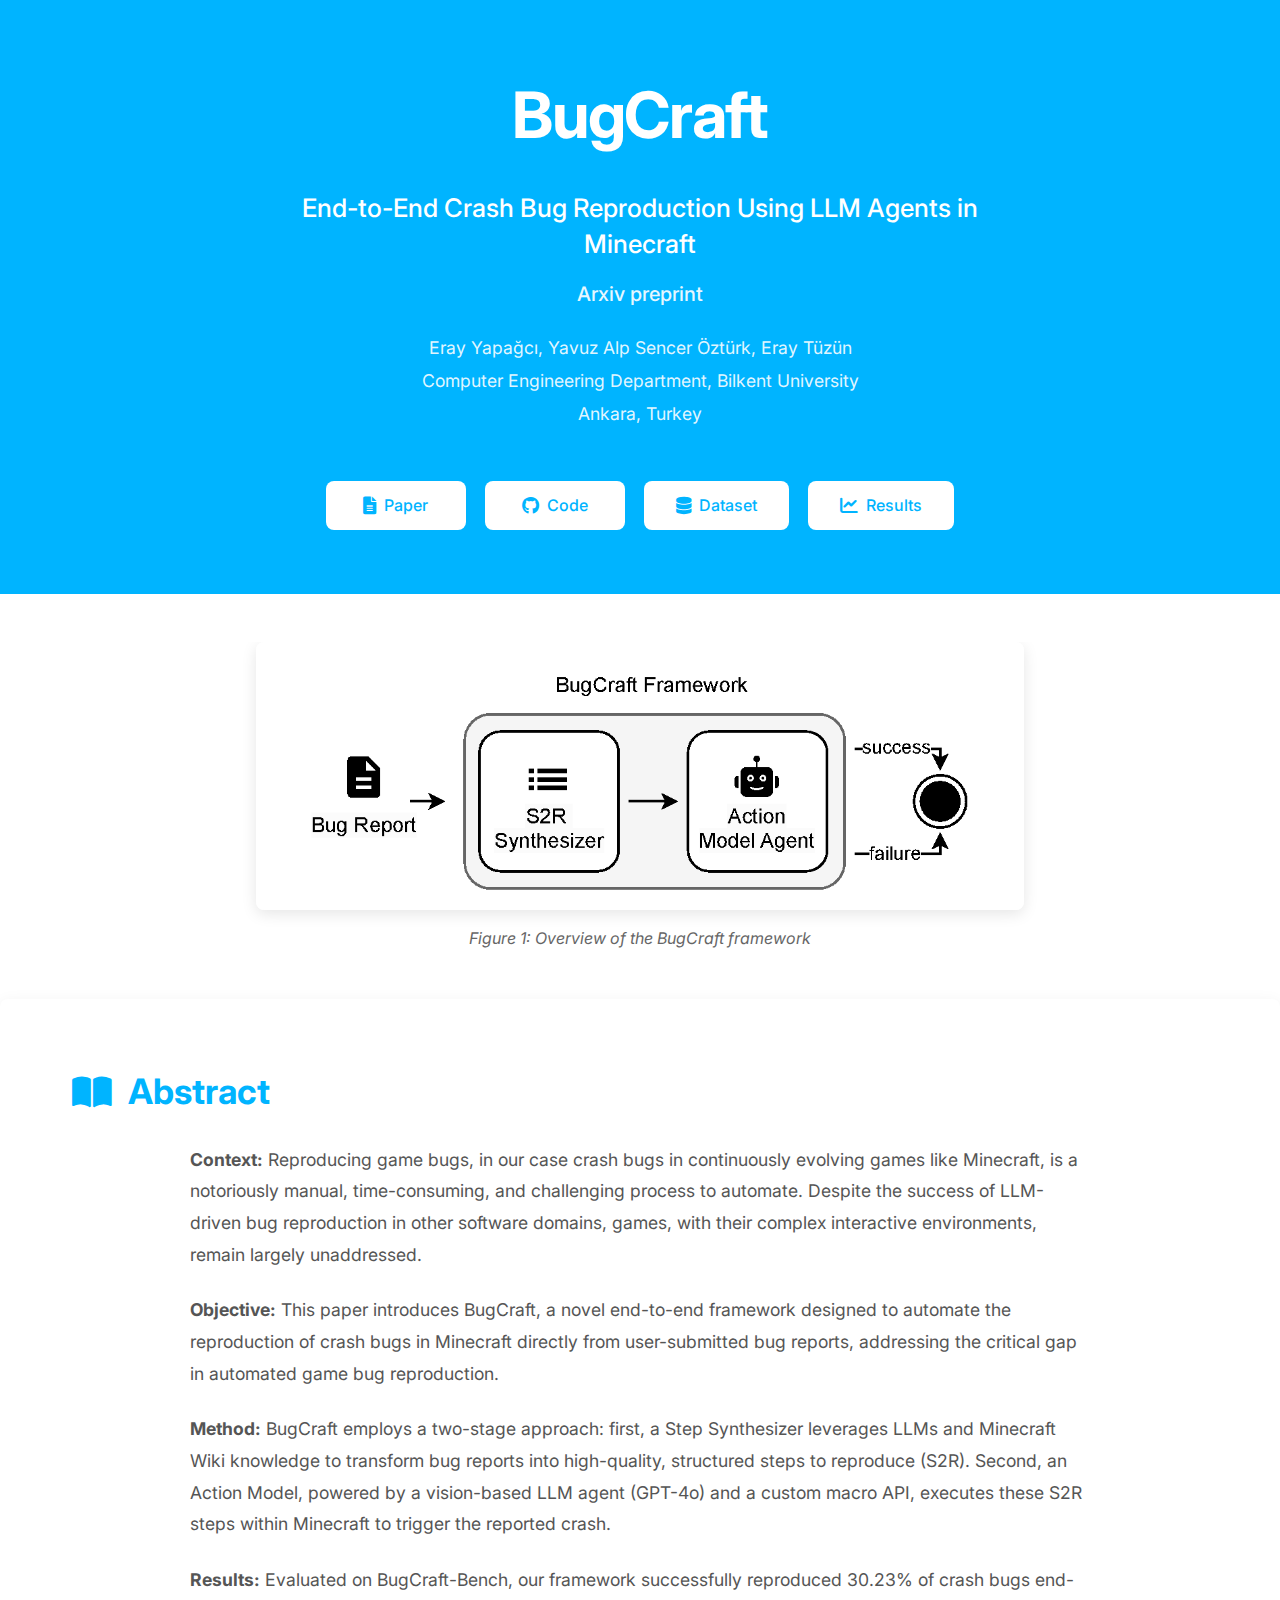
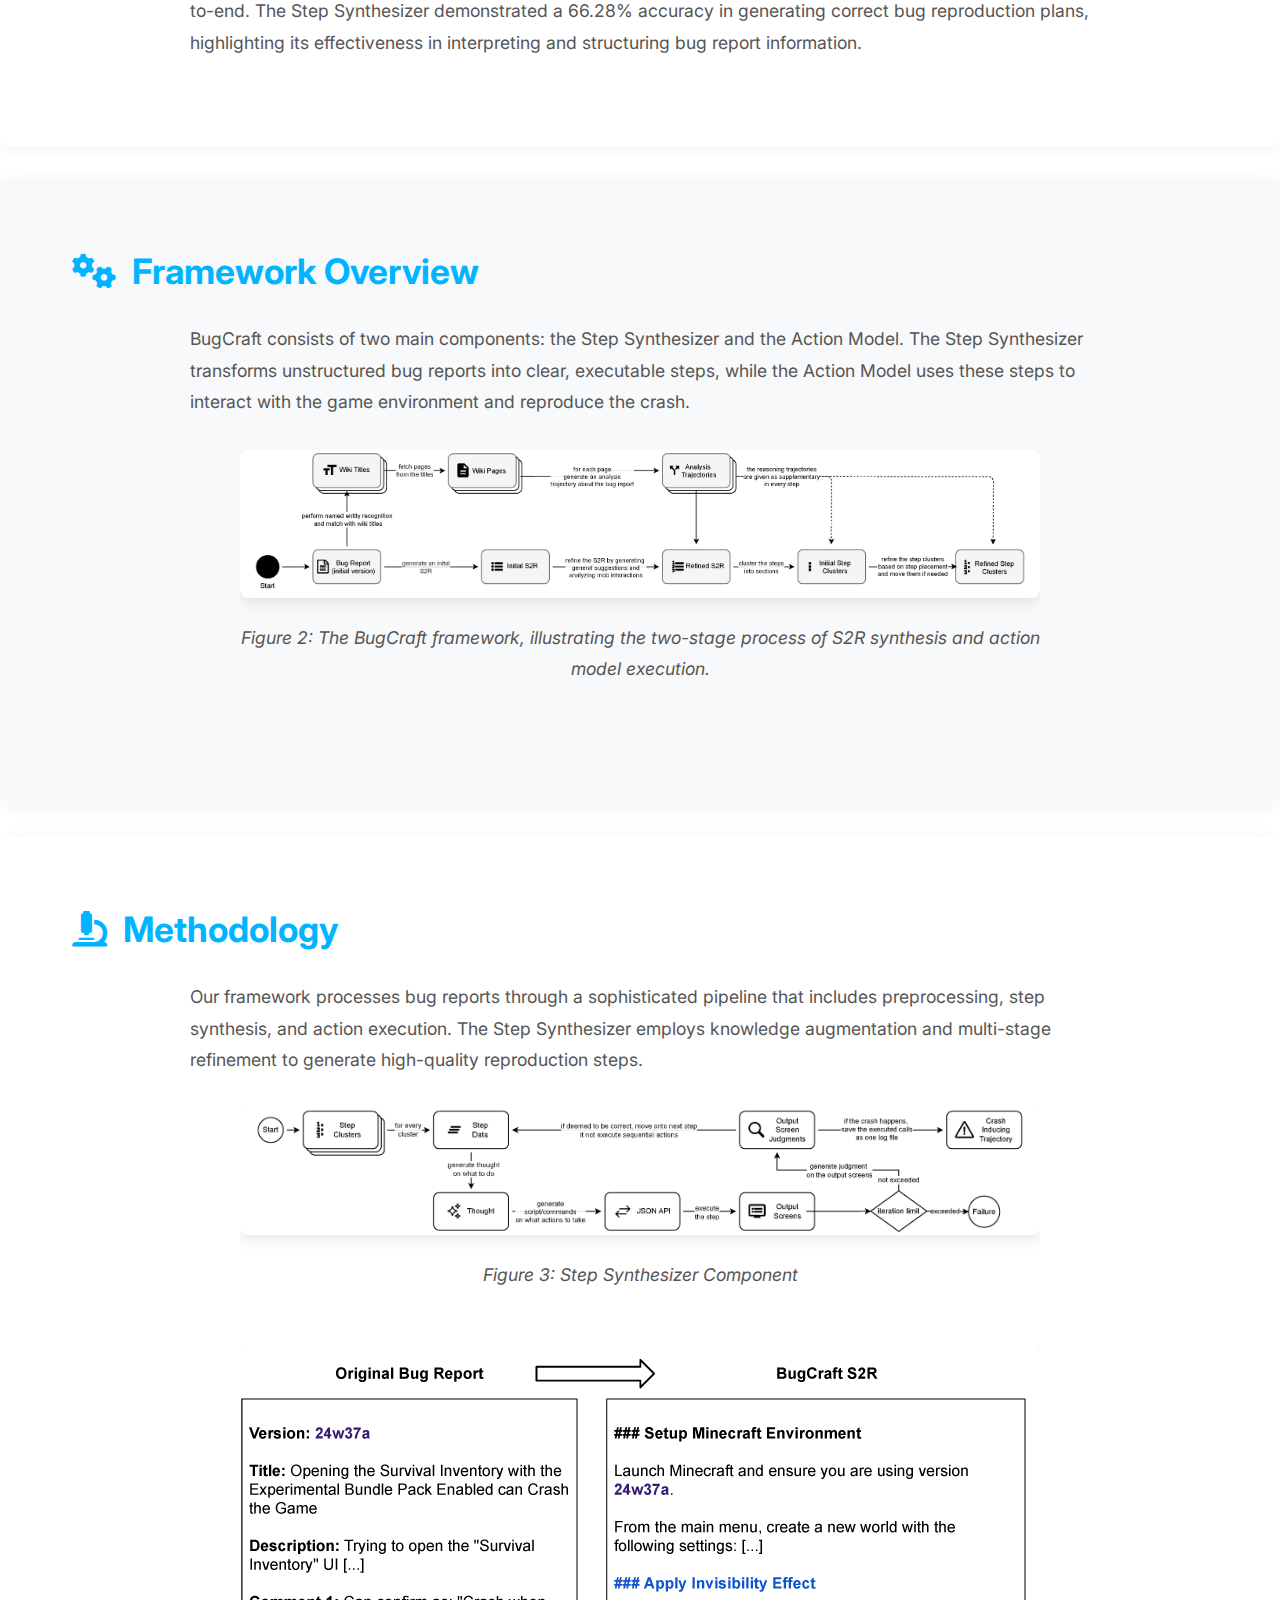
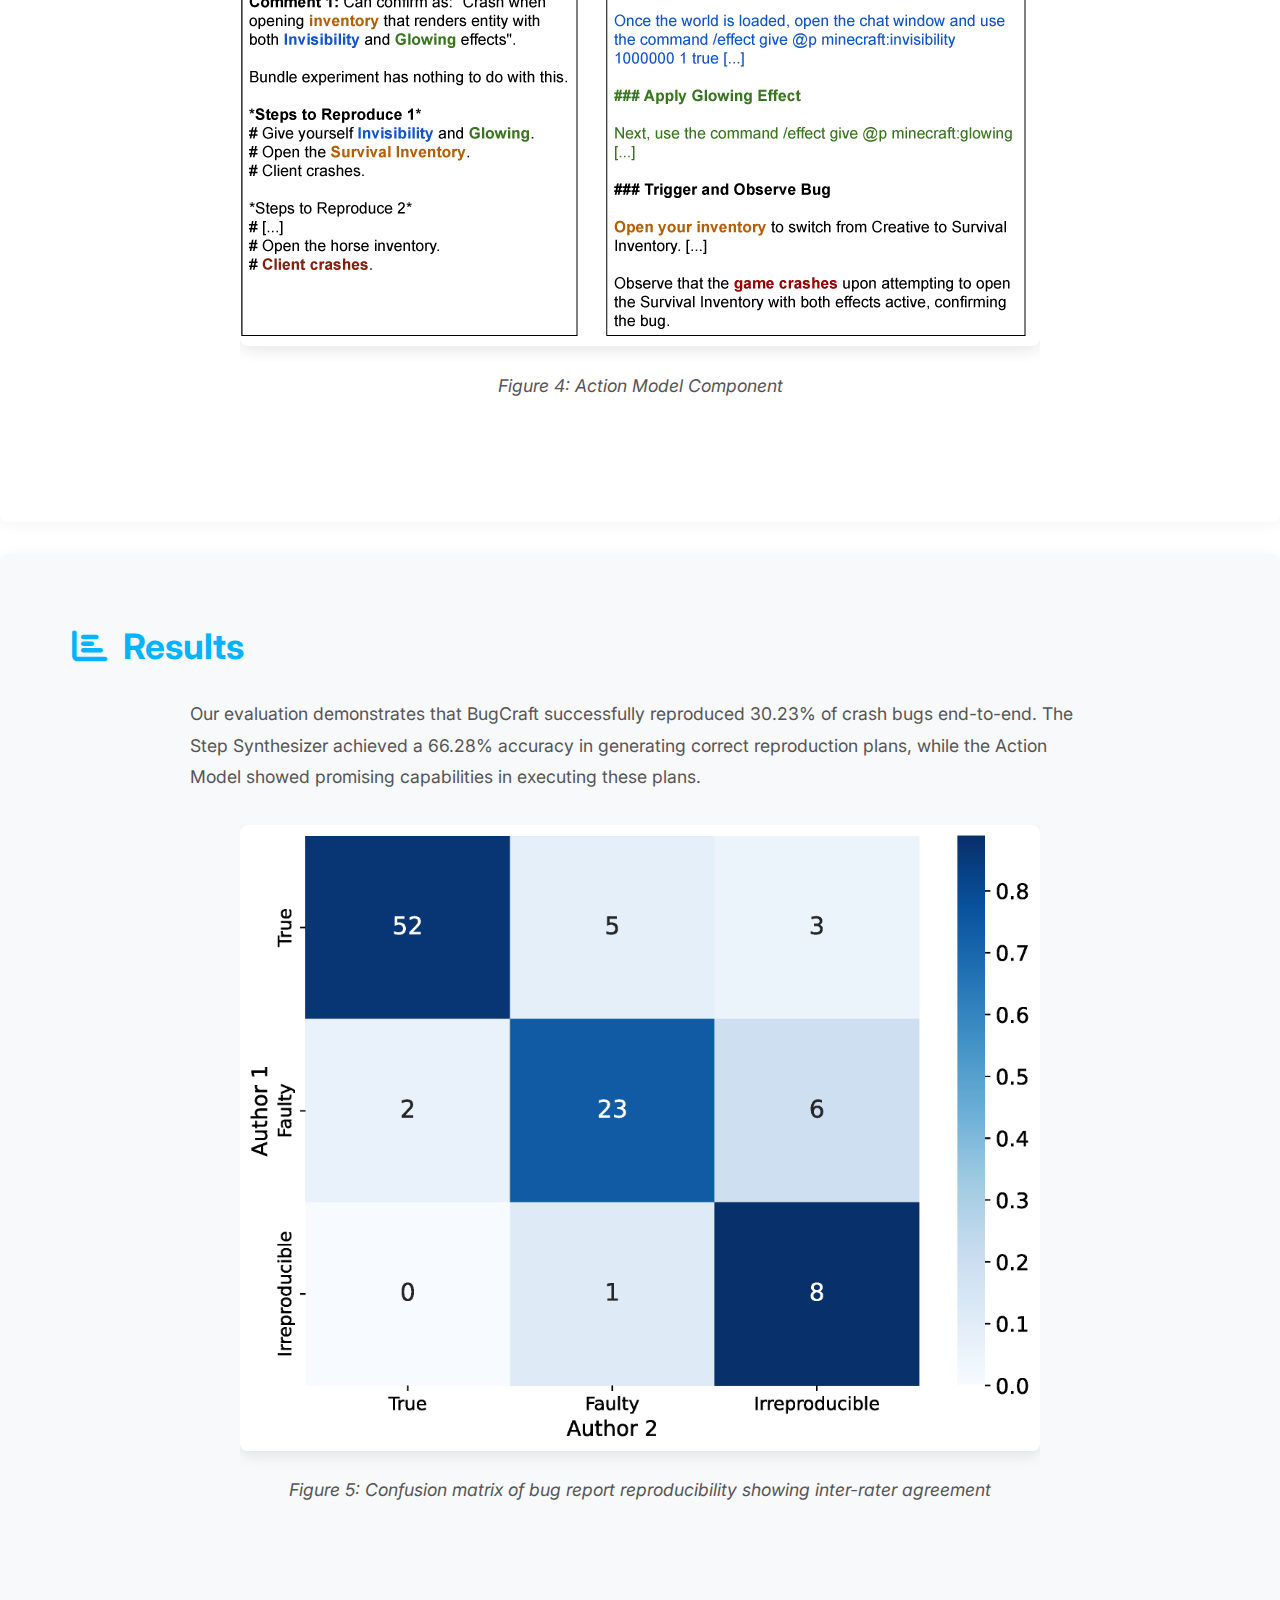
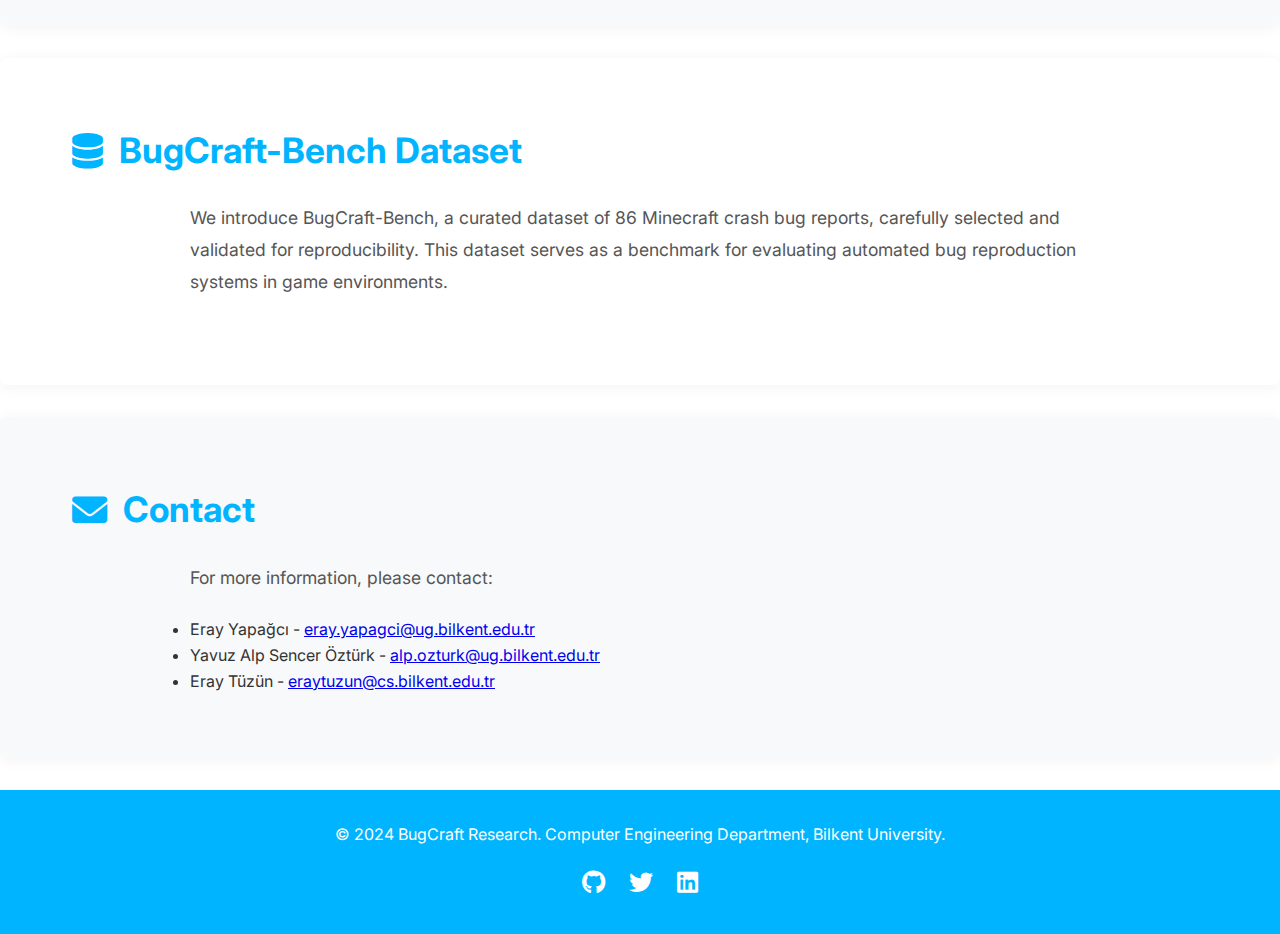
==== index.html @ 4a1d98ec "initial commit" ====
<!DOCTYPE html>
<html lang="en">
<head>
  <meta charset="UTF-8" />
  <meta name="viewport" content="width=device-width, initial-scale=1.0" />
  <title>BugCraft</title>
  <link rel="stylesheet" href="style.css" />
  <!-- Google Fonts -->
  <link
    href="https://fonts.googleapis.com/css2?family=Inter:wght@400;500;600;700&display=swap"
    rel="stylesheet"
  />
  <!-- Font Awesome for icons -->
  <link
    rel="stylesheet"
    href="https://cdnjs.cloudflare.com/ajax/libs/font-awesome/6.0.0/css/all.min.css"
  />
</head>
<body>
  <header>
    <div class="container header-container">
      <div class="header-content">
        <div class="title-section">
          <h1>BugCraft</h1>
          <h2>End-to-End Crash Bug Reproduction Using LLM Agents in Minecraft</h2>
          <h3>Arxiv preprint</h3>
          <div class="authors">
            <p>Eray Yapağcı, Yavuz Alp Sencer Öztürk, Eray Tüzün</p>
            <p>Computer Engineering Department, Bilkent University</p>
            <p>Ankara, Turkey</p>
          </div>
        </div>
        <div class="header-buttons">
          <a href="#" class="header-button"><i class="fas fa-file-alt"></i> Paper</a>
          <a href="#" class="header-button"><i class="fab fa-github"></i> Code</a>
          <a href="#" class="header-button"><i class="fas fa-database"></i> Dataset</a>
          <a href="#" class="header-button"><i class="fas fa-chart-line"></i> Results</a>
        </div>
      </div>
    </div>
  </header>

  <!-- Hero Section with Banner -->
  <section id="hero">
    <div class="container">
      <div class="hero-container">
        <img src="figures/bugcraft-intro-v4.png" alt="BugCraft Overview" class="hero-image" />
        <p class="image-caption">Figure 1: Overview of the BugCraft framework</p>
      </div>
    </div>
  </section>

  <!-- Abstract Section -->
  <section id="abstract" class="content-section">
    <div class="container">
      <h2><i class="fas fa-book-open"></i> Abstract</h2>
      <div class="content-wrapper">
        <p><strong>Context:</strong> Reproducing game bugs, in our case crash bugs in continuously evolving games like Minecraft, is a notoriously manual, time-consuming, and challenging process to automate. Despite the success of LLM-driven bug reproduction in other software domains, games, with their complex interactive environments, remain largely unaddressed.</p>
        <p><strong>Objective:</strong> This paper introduces BugCraft, a novel end-to-end framework designed to automate the reproduction of crash bugs in Minecraft directly from user-submitted bug reports, addressing the critical gap in automated game bug reproduction.</p>
        <p><strong>Method:</strong> BugCraft employs a two-stage approach: first, a Step Synthesizer leverages LLMs and Minecraft Wiki knowledge to transform bug reports into high-quality, structured steps to reproduce (S2R). Second, an Action Model, powered by a vision-based LLM agent (GPT-4o) and a custom macro API, executes these S2R steps within Minecraft to trigger the reported crash.</p>
        <p><strong>Results:</strong> Evaluated on BugCraft-Bench, our framework successfully reproduced 30.23% of crash bugs end-to-end. The Step Synthesizer demonstrated a 66.28% accuracy in generating correct bug reproduction plans, highlighting its effectiveness in interpreting and structuring bug report information.</p>
      </div>
    </div>
  </section>

  <!-- Framework Overview Section -->
  <section id="framework" class="content-section">
    <div class="container">
      <h2><i class="fas fa-cogs"></i> Framework Overview</h2>
      <div class="content-wrapper">
        <p>
          BugCraft consists of two main components: the Step Synthesizer and the Action Model. The Step Synthesizer transforms unstructured bug reports into clear, executable steps, while the Action Model uses these steps to interact with the game environment and reproduce the crash.
        </p>
        <div class="image-container">
          <img src="figures/fig2-gray-v3.png" alt="BugCraft Framework Architecture" class="section-image" />
          <p class="image-caption">Figure 2: The BugCraft framework, illustrating the two-stage process of S2R synthesis and action model execution.</p>
        </div>
      </div>
    </div>
  </section>

  <!-- Methodology Section -->
  <section id="methodology" class="content-section">
    <div class="container">
      <h2><i class="fas fa-microscope"></i> Methodology</h2>
      <div class="content-wrapper">
        <p>
          Our framework processes bug reports through a sophisticated pipeline that includes preprocessing, step synthesis, and action execution. The Step Synthesizer employs knowledge augmentation and multi-stage refinement to generate high-quality reproduction steps.
        </p>
        <div class="image-container">
          <img src="figures/fig3.png" alt="Step Synthesizer Component" class="section-image" />
          <p class="image-caption">Figure 3: Step Synthesizer Component</p>
        </div>
        <div class="image-container">
          <img src="figures/fig4-new-white.png" alt="Action Model Component" class="section-image" />
          <p class="image-caption">Figure 4: Action Model Component</p>
        </div>
      </div>
    </div>
  </section>

  <!-- Results Section -->
  <section id="results" class="content-section">
    <div class="container">
      <h2><i class="fas fa-chart-bar"></i> Results</h2>
      <div class="content-wrapper">
        <p>
          Our evaluation demonstrates that BugCraft successfully reproduced 30.23% of crash bugs end-to-end. The Step Synthesizer achieved a 66.28% accuracy in generating correct reproduction plans, while the Action Model showed promising capabilities in executing these plans.
        </p>
        <div class="image-container">
          <img src="figures/reproducibility_confusion_matrix.png" alt="Confusion Matrix" class="section-image" />
          <p class="image-caption">Figure 5: Confusion matrix of bug report reproducibility showing inter-rater agreement</p>
        </div>
      </div>
    </div>
  </section>

  <!-- Dataset Section -->
  <section id="dataset" class="content-section">
    <div class="container">
      <h2><i class="fas fa-database"></i> BugCraft-Bench Dataset</h2>
      <div class="content-wrapper">
        <p>
          We introduce BugCraft-Bench, a curated dataset of 86 Minecraft crash bug reports, carefully selected and validated for reproducibility. This dataset serves as a benchmark for evaluating automated bug reproduction systems in game environments.
        </p>
      </div>
    </div>
  </section>

  <!-- Contact Section -->
  <section id="contact" class="content-section">
    <div class="container">
      <h2><i class="fas fa-envelope"></i> Contact</h2>
      <div class="content-wrapper">
        <p>
          For more information, please contact:
        </p>
        <ul>
          <li>Eray Yapağcı - <a href="mailto:eray.yapagci@ug.bilkent.edu.tr">eray.yapagci@ug.bilkent.edu.tr</a></li>
          <li>Yavuz Alp Sencer Öztürk - <a href="mailto:alp.ozturk@ug.bilkent.edu.tr">alp.ozturk@ug.bilkent.edu.tr</a></li>
          <li>Eray Tüzün - <a href="mailto:eraytuzun@cs.bilkent.edu.tr">eraytuzun@cs.bilkent.edu.tr</a></li>
        </ul>
      </div>
    </div>
  </section>

  <footer>
    <div class="container">
      <p>&copy; 2024 BugCraft Research. Computer Engineering Department, Bilkent University.</p>
      <div class="social-links">
        <a href="#" class="social-link"><i class="fab fa-github"></i></a>
        <a href="#" class="social-link"><i class="fab fa-twitter"></i></a>
        <a href="#" class="social-link"><i class="fab fa-linkedin"></i></a>
      </div>
    </div>
  </footer>

  <!-- JavaScript -->
  <script src="script.js"></script>
</body>
</html>
---- style.css ----
/* Global Styles */
:root {
  --primary-color: #00B4FF;
  --text-color: #333;
  --background-color: #fff;
  --section-padding: 4rem 0;
}

* {
  margin: 0;
  padding: 0;
  box-sizing: border-box;
}

body {
  font-family: 'Inter', sans-serif;
  line-height: 1.6;
  color: var(--text-color);
  background-color: var(--background-color);
}

.container {
  max-width: 1200px;
  margin: 0 auto;
  padding: 0 2rem;
}

/* Header Styles */
header {
  background-color: var(--primary-color);
  color: white;
  padding: 4rem 0;
  width: 100%;
  text-align: center;
}

.header-container {
  max-width: 1000px;
}

.header-content {
  display: flex;
  flex-direction: column;
  align-items: center;
  gap: 2.5rem;
}

.title-section {
  text-align: center;
  max-width: 800px;
  margin: 0 auto;
}

.title-section h1 {
  font-size: 4rem;
  font-weight: 700;
  margin-bottom: 1.5rem;
  letter-spacing: -0.02em;
}

.title-section h2 {
  font-size: 1.6rem;
  font-weight: 500;
  margin-bottom: 1rem;
  line-height: 1.4;
  max-width: 700px;
  margin-left: auto;
  margin-right: auto;
}

.title-section h3 {
  font-size: 1.25rem;
  font-weight: 500;
  margin-bottom: 1.5rem;
  opacity: 0.9;
}

.authors {
  font-size: 1.1rem;
  line-height: 1.6;
  color: rgba(255, 255, 255, 0.9);
}

.authors p {
  margin: 0.3rem 0;
}

.header-buttons {
  display: flex;
  gap: 1.2rem;
  justify-content: center;
  flex-wrap: wrap;
  margin-top: 0.5rem;
}

.header-button {
  display: inline-flex;
  align-items: center;
  gap: 0.5rem;
  padding: 0.75rem 2rem;
  background-color: white;
  color: var(--primary-color);
  text-decoration: none;
  border-radius: 8px;
  font-weight: 500;
  transition: transform 0.2s ease, box-shadow 0.2s ease;
  min-width: 140px;
  justify-content: center;
}

.header-button:hover {
  transform: translateY(-2px);
  box-shadow: 0 4px 12px rgba(0, 0, 0, 0.1);
}

.header-button i {
  font-size: 1.1rem;
}

/* Responsive Header */
@media (max-width: 768px) {
  header {
    padding: 3rem 0;
  }

  .title-section h1 {
    font-size: 2.8rem;
    margin-bottom: 1rem;
  }

  .title-section h2 {
    font-size: 1.3rem;
    padding: 0 1rem;
  }

  .title-section h3 {
    font-size: 1.1rem;
  }

  .authors {
    font-size: 1rem;
    padding: 0 1rem;
  }

  .header-buttons {
    flex-direction: column;
    width: 100%;
    max-width: 300px;
    gap: 0.8rem;
  }

  .header-button {
    width: 100%;
    justify-content: center;
  }
}

/* Hero Section */
#hero {
  margin: 3rem 0;
  width: 100%;
  overflow: hidden;
}

.hero-container {
  display: flex;
  flex-direction: column;
  align-items: center;
  max-width: 800px;
  margin: 0 auto;
  padding: 0 1rem;
}

.hero-image {
  max-width: 100%;
  height: auto;
  object-fit: contain;
  border-radius: 8px;
  box-shadow: 0 4px 15px rgba(0, 0, 0, 0.1);
}

.hero-container img {
  max-width: 100%;
  height: auto;
  object-fit: contain;
  border-radius: 8px;
  box-shadow: 0 4px 15px rgba(0, 0, 0, 0.1);
}

.image-caption {
  margin-top: 1rem;
  color: #666;
  font-style: italic;
  text-align: center;
}

/* Add responsive adjustments for hero section */
@media (max-width: 768px) {
  #hero {
    margin-top: 2rem;
  }
  
  .hero-container img {
    width: 100%;
  }
}

/* Content Sections */
.content-section {
  padding: var(--section-padding);
  background-color: white;
  margin: 2rem 0;
  border-radius: 8px;
  box-shadow: 0 2px 15px rgba(0, 0, 0, 0.05);
}

.content-section:nth-child(even) {
  background-color: #f8f9fa;
}

.content-section h2 {
  color: var(--primary-color);
  margin-bottom: 1.5rem;
  font-size: 2.2rem;
  position: relative;
  display: flex;
  align-items: center;
  gap: 1rem;
}

.content-section h2::after {
  content: '';
  display: block;
  width: 60px;
  height: 4px;
  background-color: var(--secondary-color);
  margin-top: 0.5rem;
}

.content-section h2 i {
  color: var(--secondary-color);
}

.content-wrapper {
  max-width: 900px;
  margin: 0 auto;
}

.content-section p {
  margin-bottom: 1.5rem;
  font-size: 1.1rem;
  color: #555;
  line-height: 1.8;
}

.image-container {
  margin: 2rem auto;
  text-align: center;
  max-width: 800px;
  overflow: hidden;
}

.section-image {
  max-width: 100%;
  height: auto;
  object-fit: contain;
  border-radius: 8px;
  box-shadow: 0 4px 15px rgba(0, 0, 0, 0.1);
  transition: transform 0.3s ease;
}

.section-image:hover {
  transform: scale(1.02);
}

@media (max-width: 768px) {
  .section-image {
    width: 100%;
  }
}

/* Contact Section */
#contact {
  background-color: #f8f9fa;
}

.contact-link {
  color: var(--secondary-color);
  text-decoration: none;
  font-weight: 500;
  transition: color 0.3s ease;
}

.contact-link:hover {
  color: var(--primary-color);
}

/* Footer */
footer {
  background-color: var(--primary-color);
  color: white;
  padding: 2rem 0;
  text-align: center;
}

.social-links {
  margin-top: 1rem;
  display: flex;
  justify-content: center;
  gap: 1.5rem;
}

.social-link {
  color: white;
  font-size: 1.5rem;
  transition: color 0.3s ease;
}

.social-link:hover {
  color: var(--secondary-color);
}

/* Animations */
@keyframes fadeIn {
  from {
    opacity: 0;
    transform: translateY(20px);
  }
  to {
    opacity: 1;
    transform: translateY(0);
  }
}

.content-section {
  animation: fadeIn 0.8s ease-out forwards;
}

/* Scroll Behavior */
html {
  scroll-behavior: smooth;
}
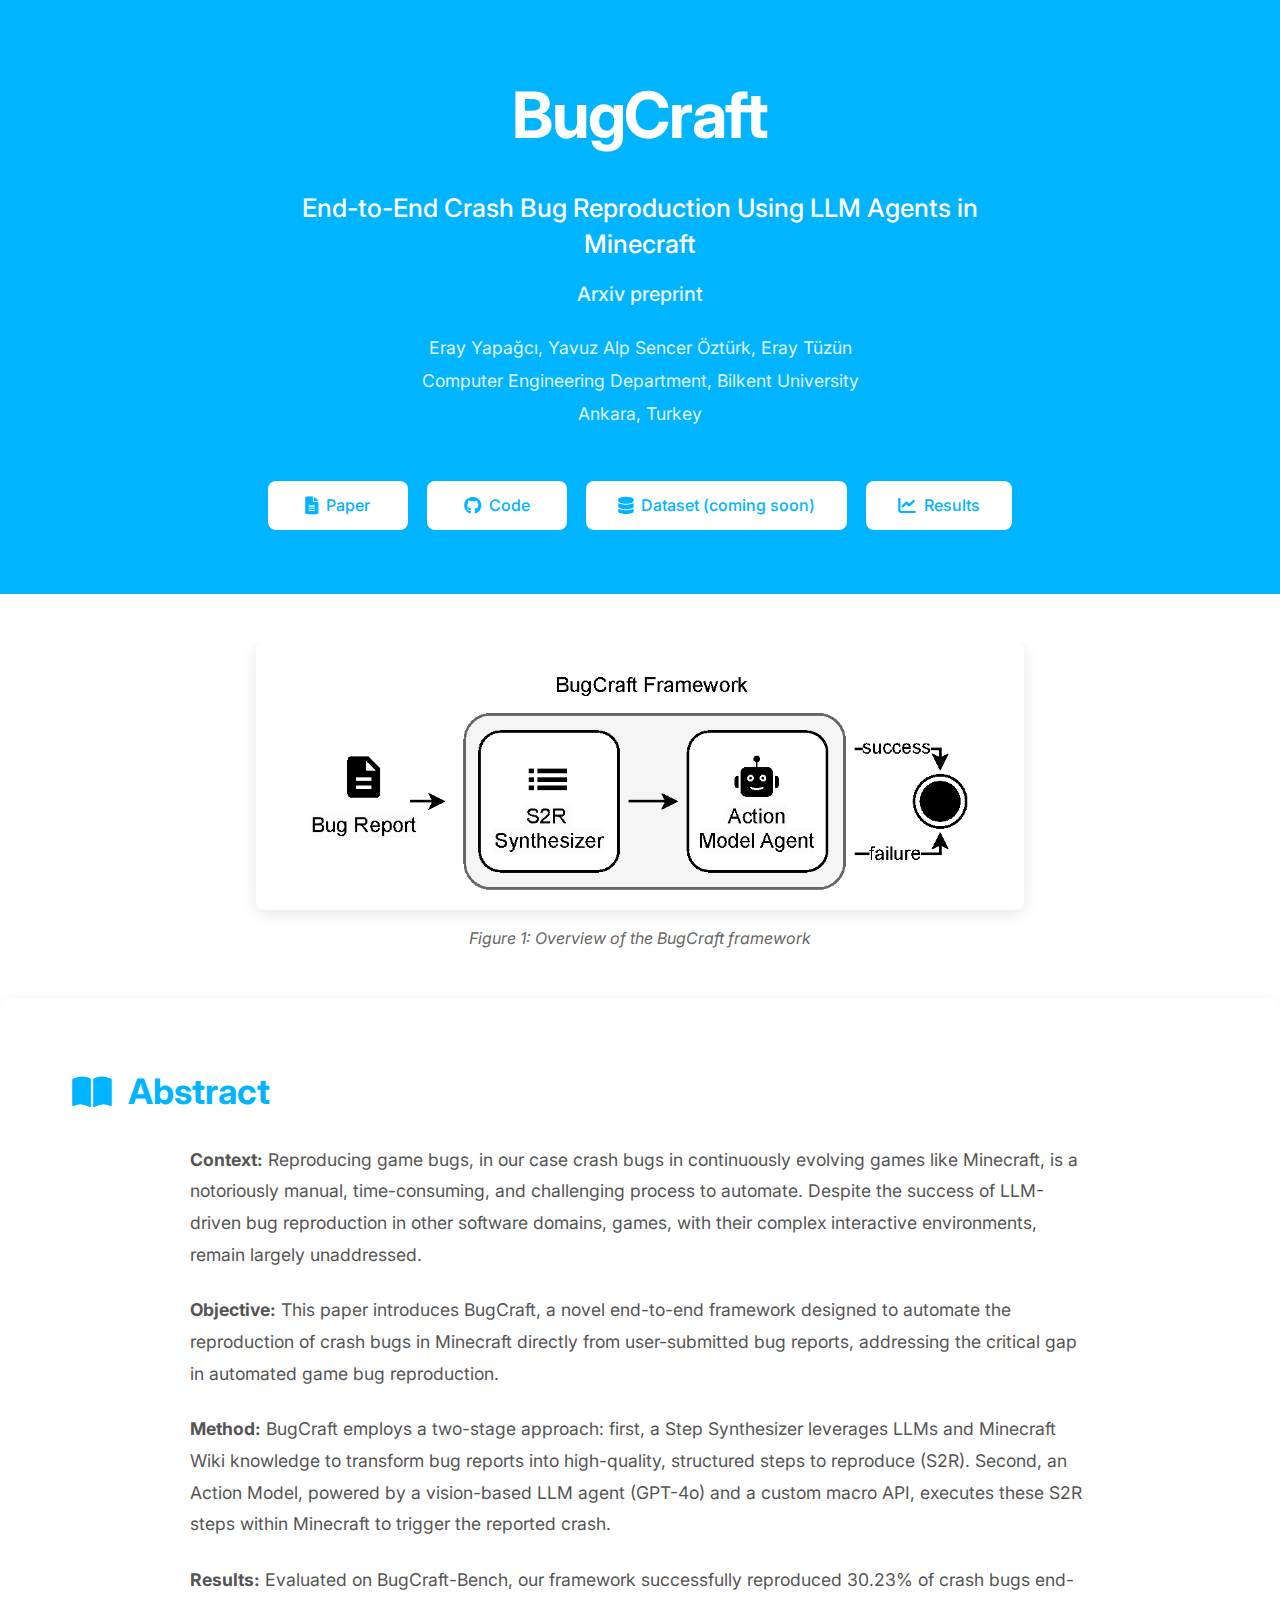
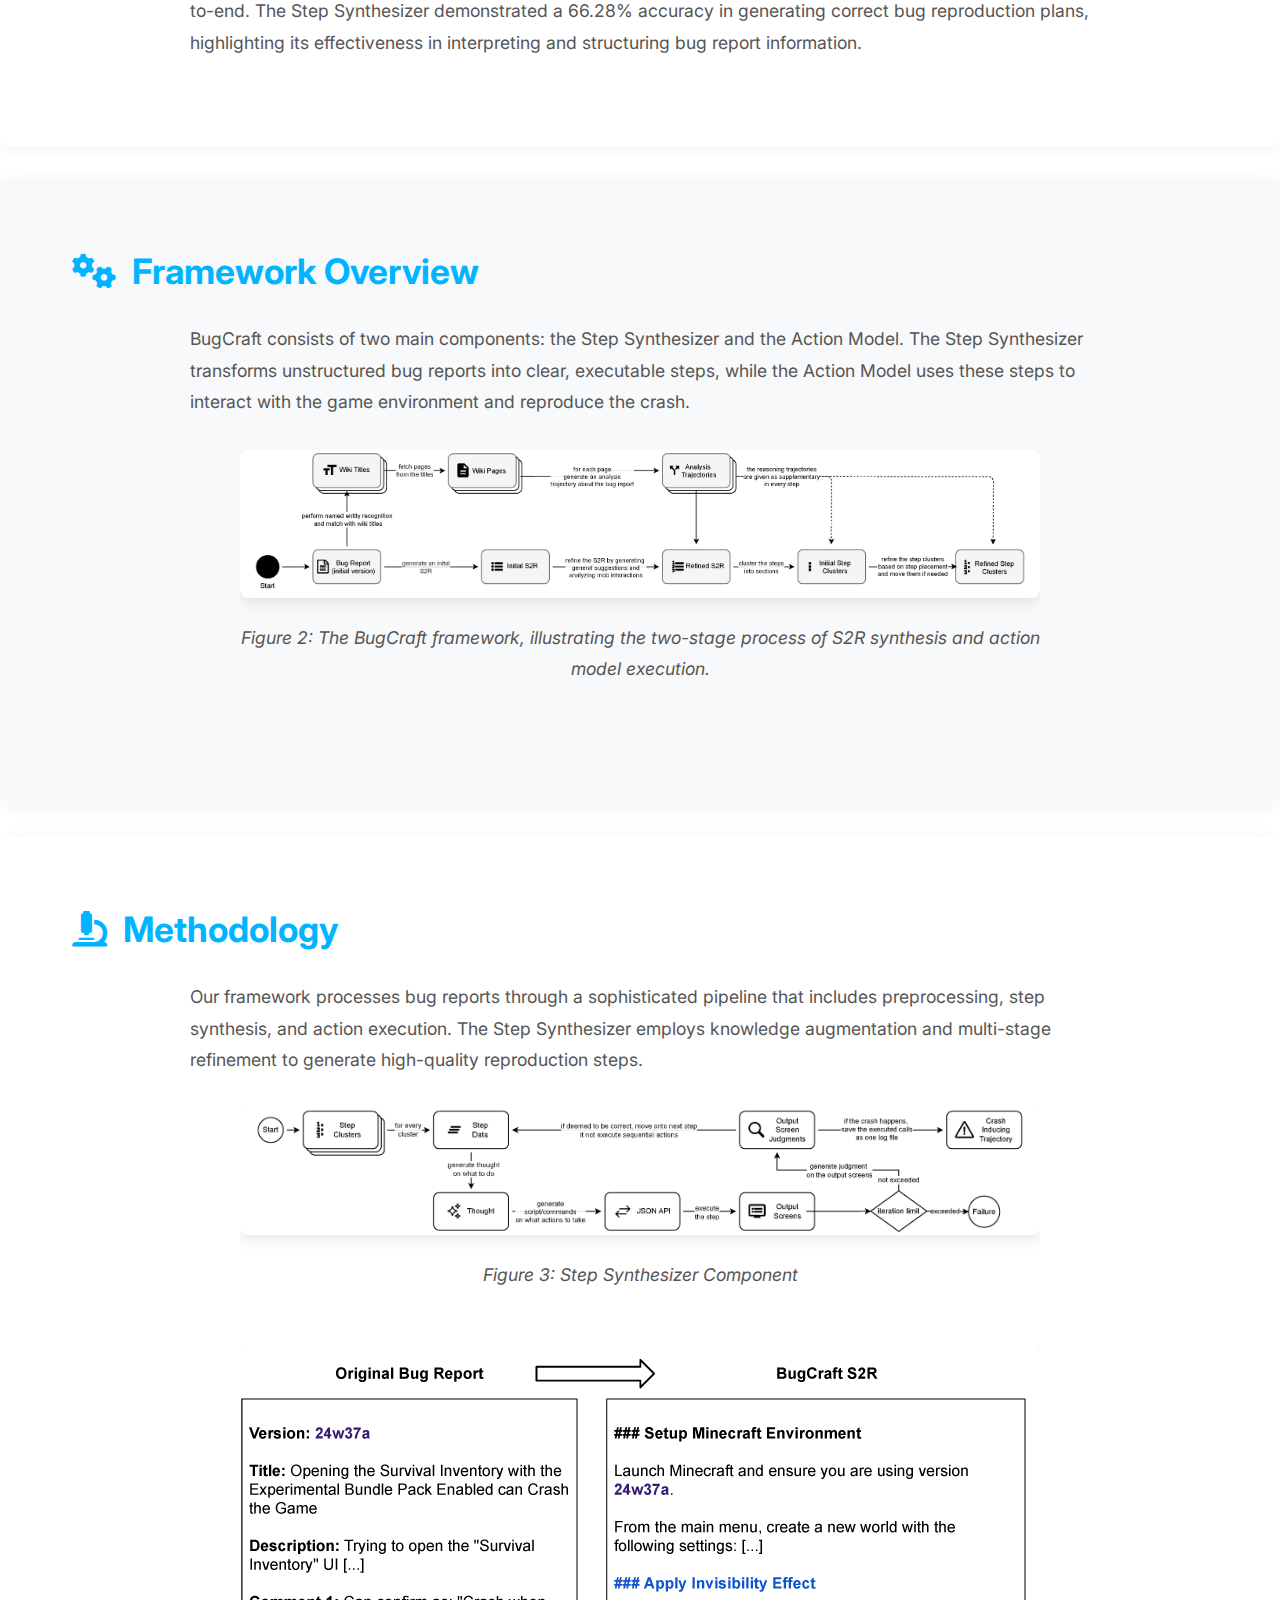
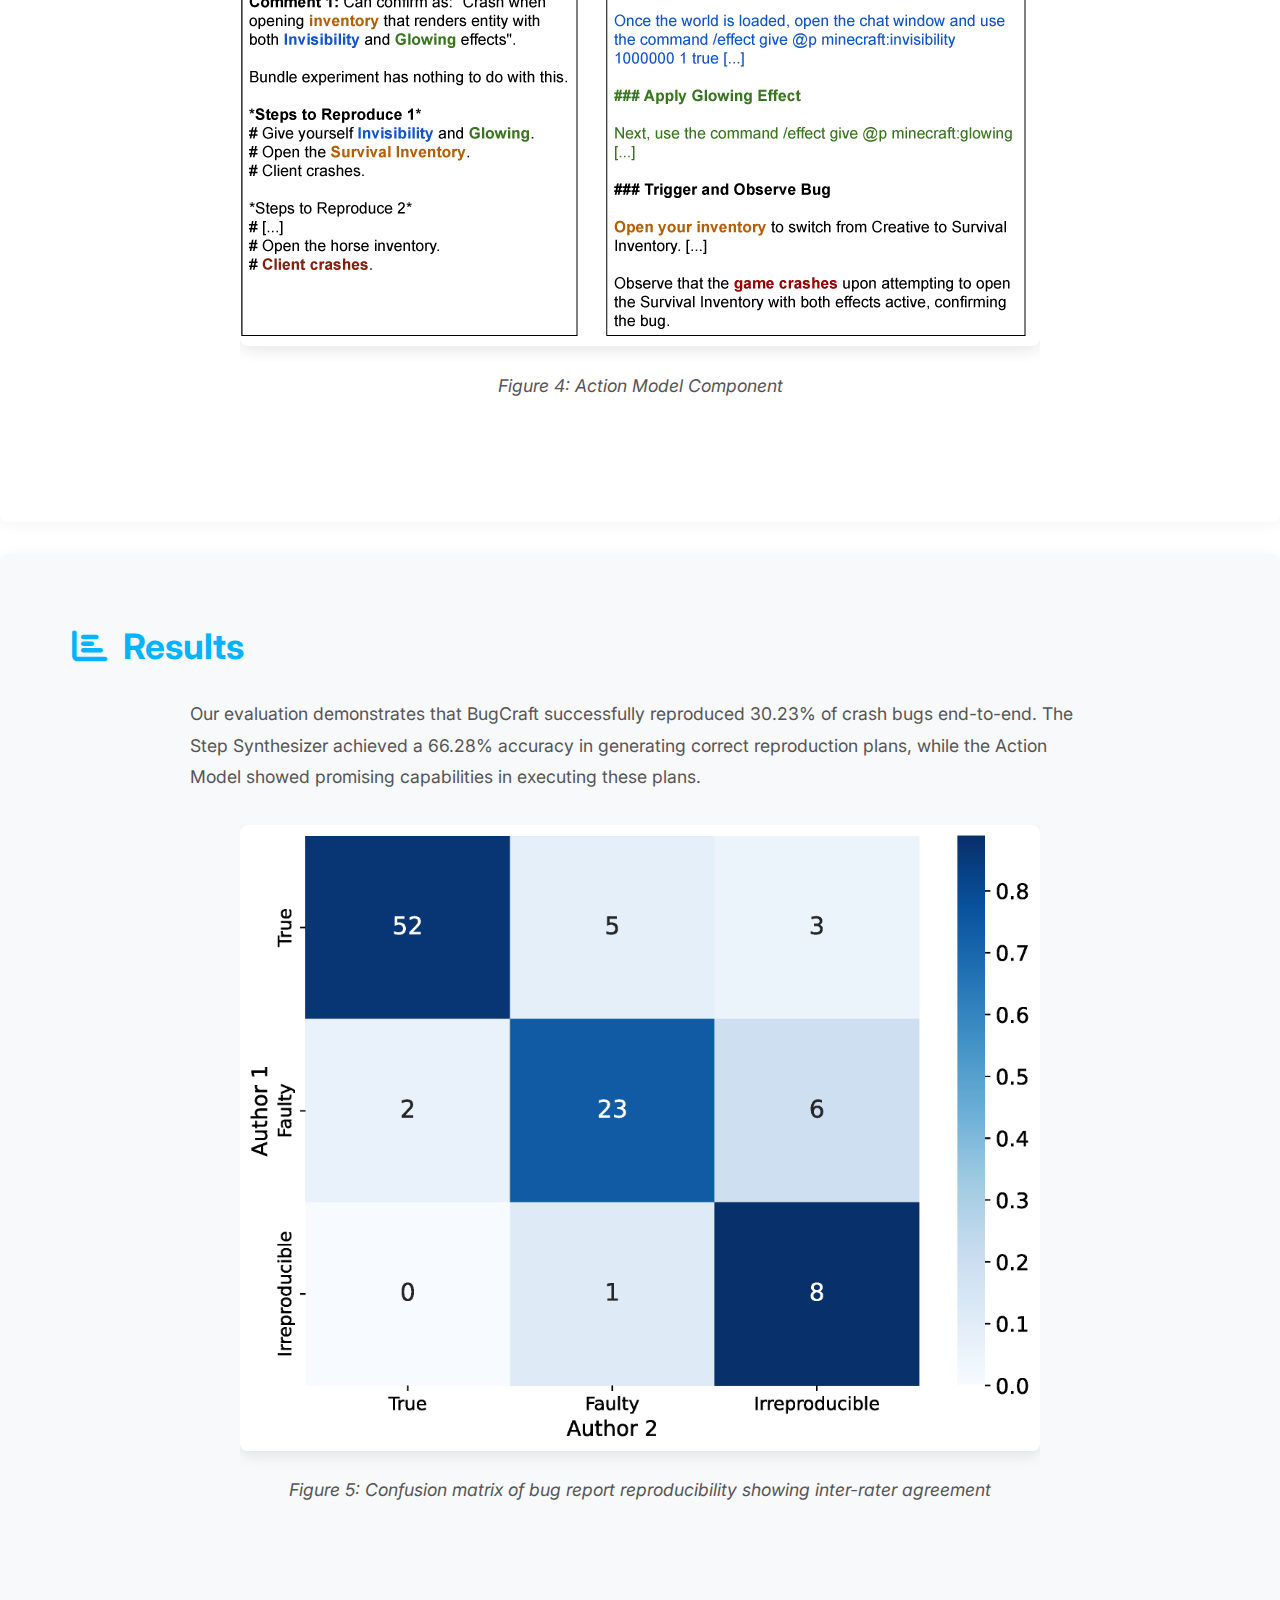
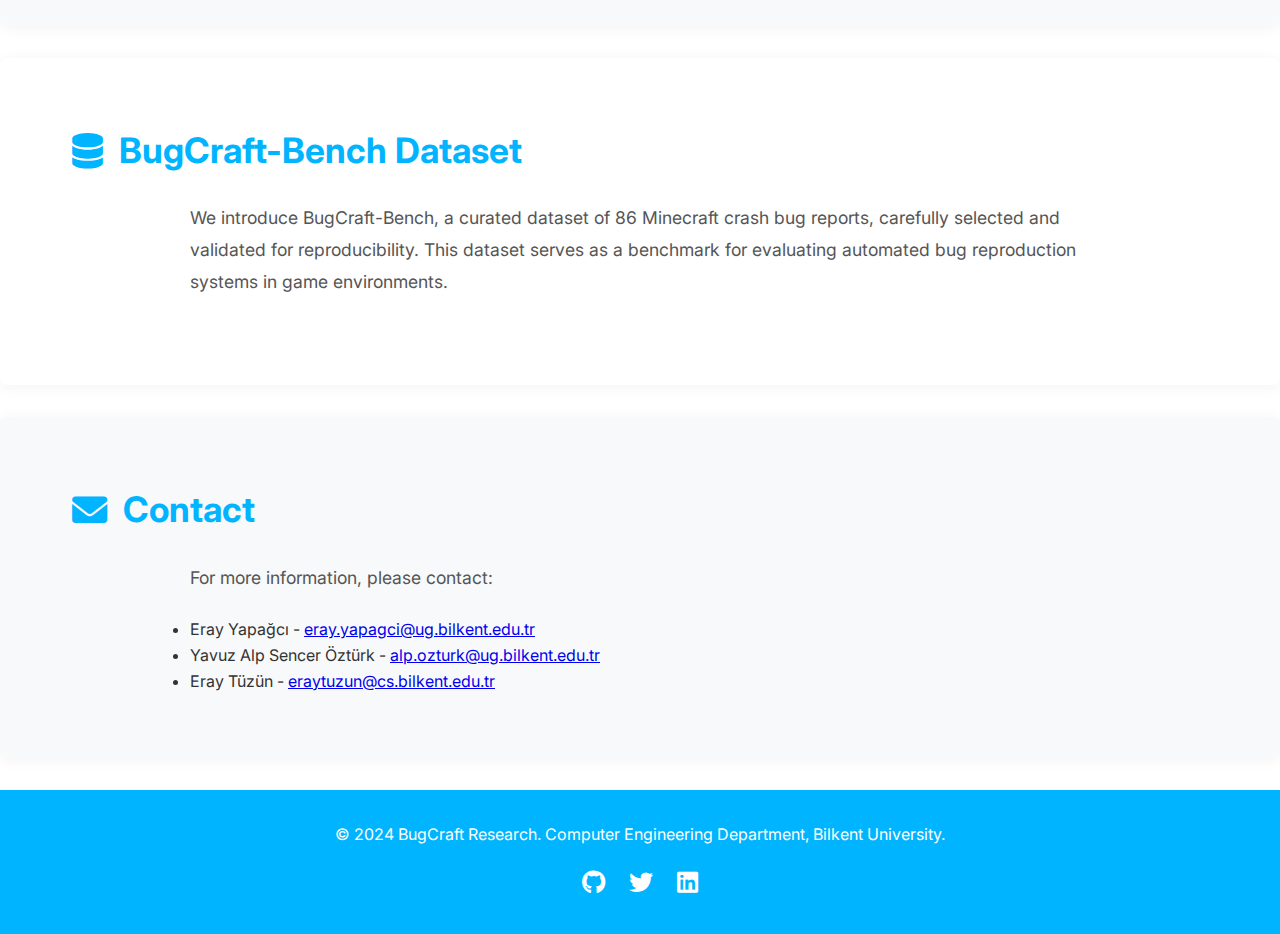
==== commit f6ed5aaa: "update links" ====
--- a/index.html
+++ b/index.html
@@ -31,10 +31,10 @@
           </div>
         </div>
         <div class="header-buttons">
-          <a href="#" class="header-button"><i class="fas fa-file-alt"></i> Paper</a>
-          <a href="#" class="header-button"><i class="fab fa-github"></i> Code</a>
-          <a href="#" class="header-button"><i class="fas fa-database"></i> Dataset</a>
-          <a href="#" class="header-button"><i class="fas fa-chart-line"></i> Results</a>
+          <a href="https://arxiv.org/abs/2503.20036" target="_blank" rel="noopener noreferrer" class="header-button"><i class="fas fa-file-alt"></i> Paper</a>
+          <a href="https://github.com/bugcraft2025/bugcraft" target="_blank" rel="noopener noreferrer" class="header-button"><i class="fab fa-github"></i> Code</a>
+          <a href="#" class="header-button"><i class="fas fa-database"></i> Dataset (coming soon)</a>
+          <a href="#results" class="header-button"><i class="fas fa-chart-line"></i> Results</a>
         </div>
       </div>
     </div>
@@ -123,6 +123,8 @@
         <p>
           We introduce BugCraft-Bench, a curated dataset of 86 Minecraft crash bug reports, carefully selected and validated for reproducibility. This dataset serves as a benchmark for evaluating automated bug reproduction systems in game environments.
         </p>
+        <!-- Optional: Add a disabled button here if needed, or just rely on the header button -->
+        <!-- <a href="#" class="button disabled"><i class="fas fa-database"></i> Download Dataset (coming soon)</a> -->
       </div>
     </div>
   </section>
@@ -148,9 +150,10 @@
     <div class="container">
       <p>&copy; 2024 BugCraft Research. Computer Engineering Department, Bilkent University.</p>
       <div class="social-links">
-        <a href="#" class="social-link"><i class="fab fa-github"></i></a>
-        <a href="#" class="social-link"><i class="fab fa-twitter"></i></a>
-        <a href="#" class="social-link"><i class="fab fa-linkedin"></i></a>
+         <!-- Update footer social links if necessary, e.g., the project GitHub -->
+        <a href="https://github.com/bugcraft2025/bugcraft" target="_blank" rel="noopener noreferrer" class="social-link"><i class="fab fa-github"></i></a>
+        <a href="#" class="social-link"><i class="fab fa-twitter"></i></a> <!-- Add Twitter link if available -->
+        <a href="#" class="social-link"><i class="fab fa-linkedin"></i></a> <!-- Add LinkedIn link if available -->
       </div>
     </div>
   </footer>
@@ -158,4 +161,4 @@
   <!-- JavaScript -->
   <script src="script.js"></script>
 </body>
-</html> +</html>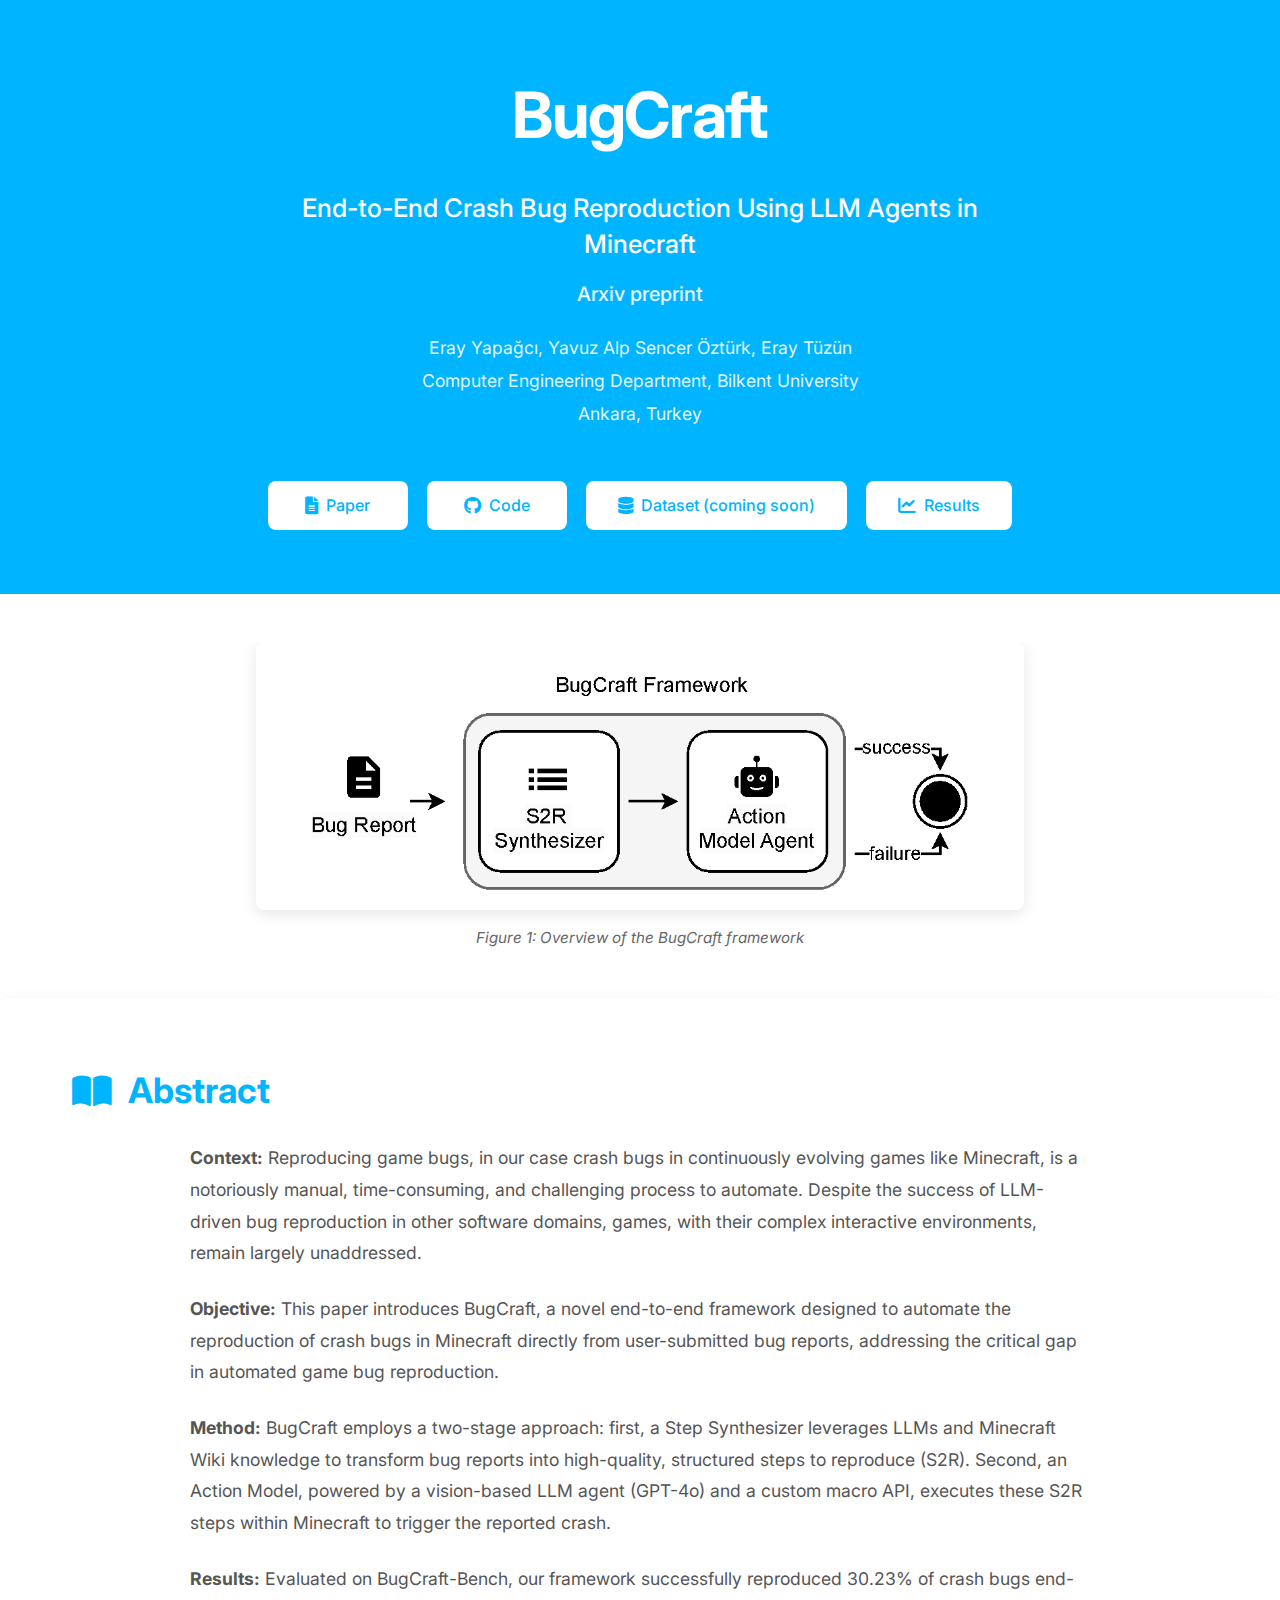
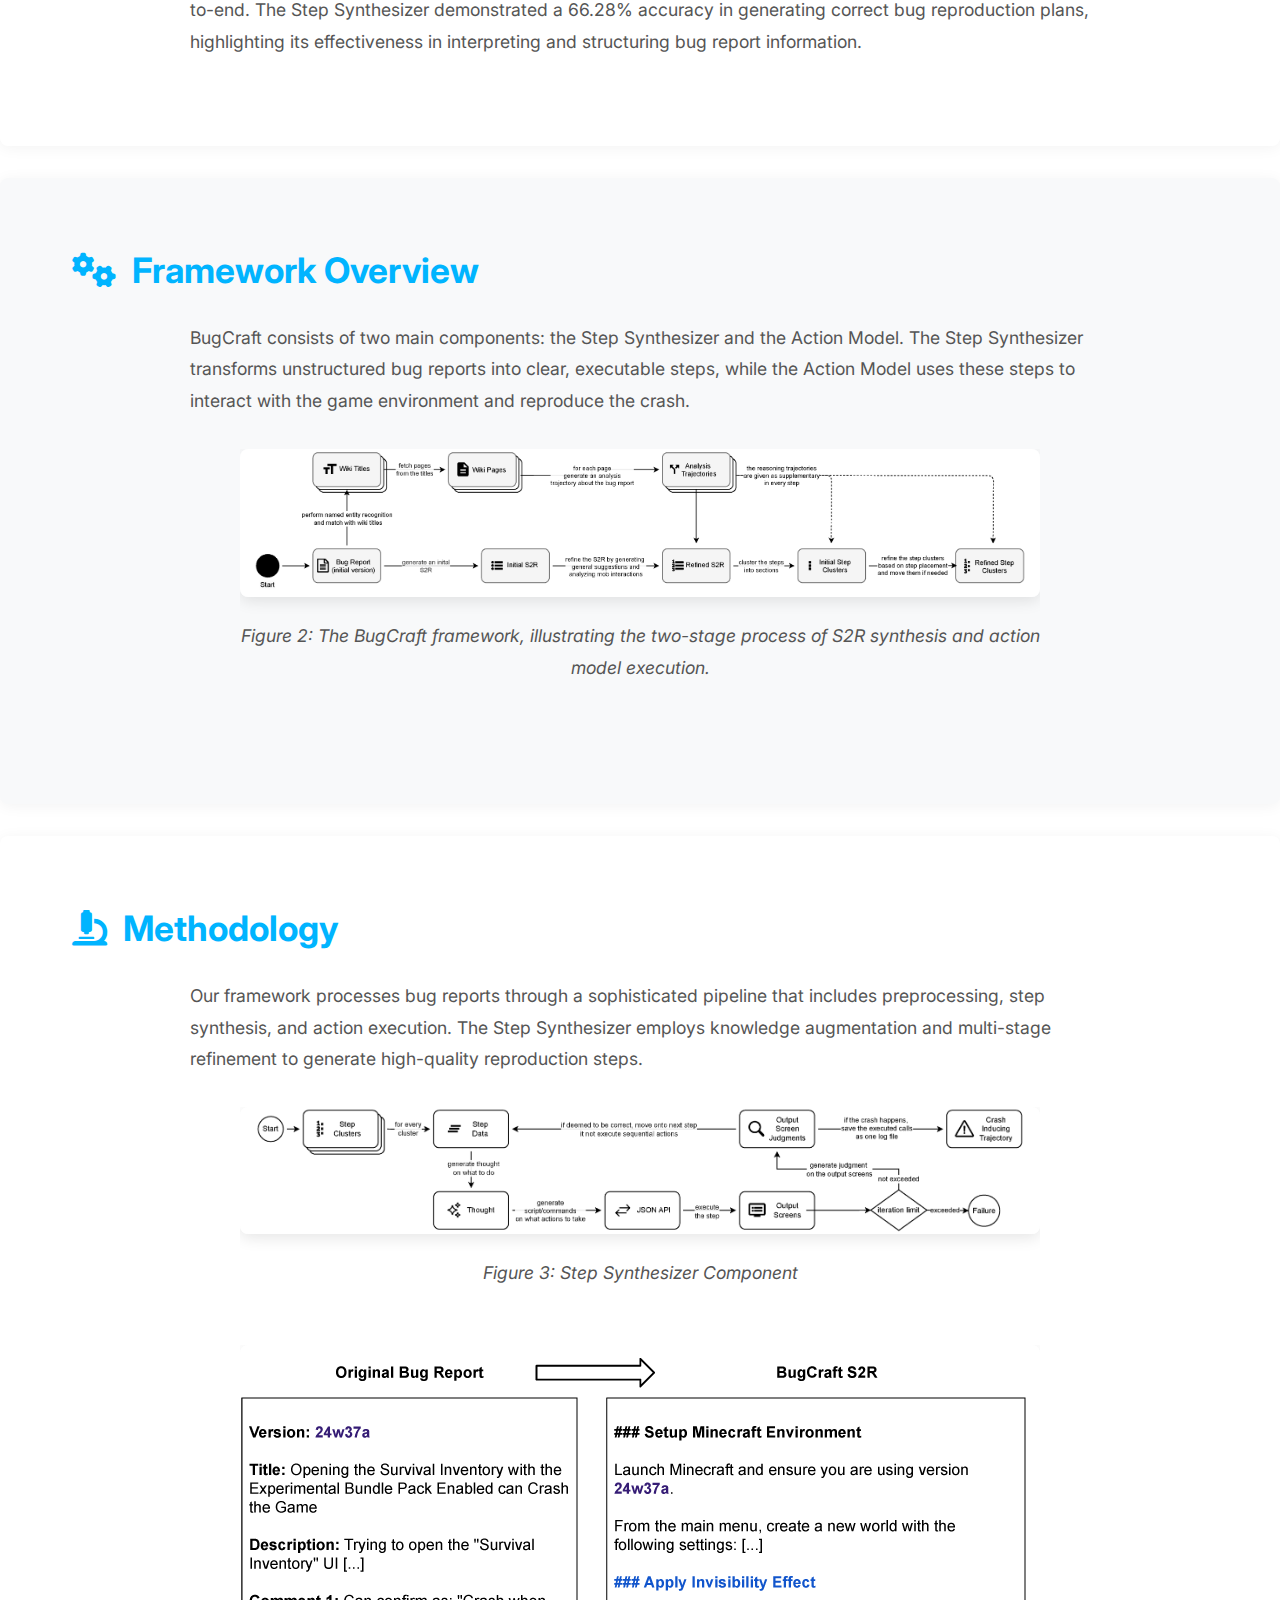
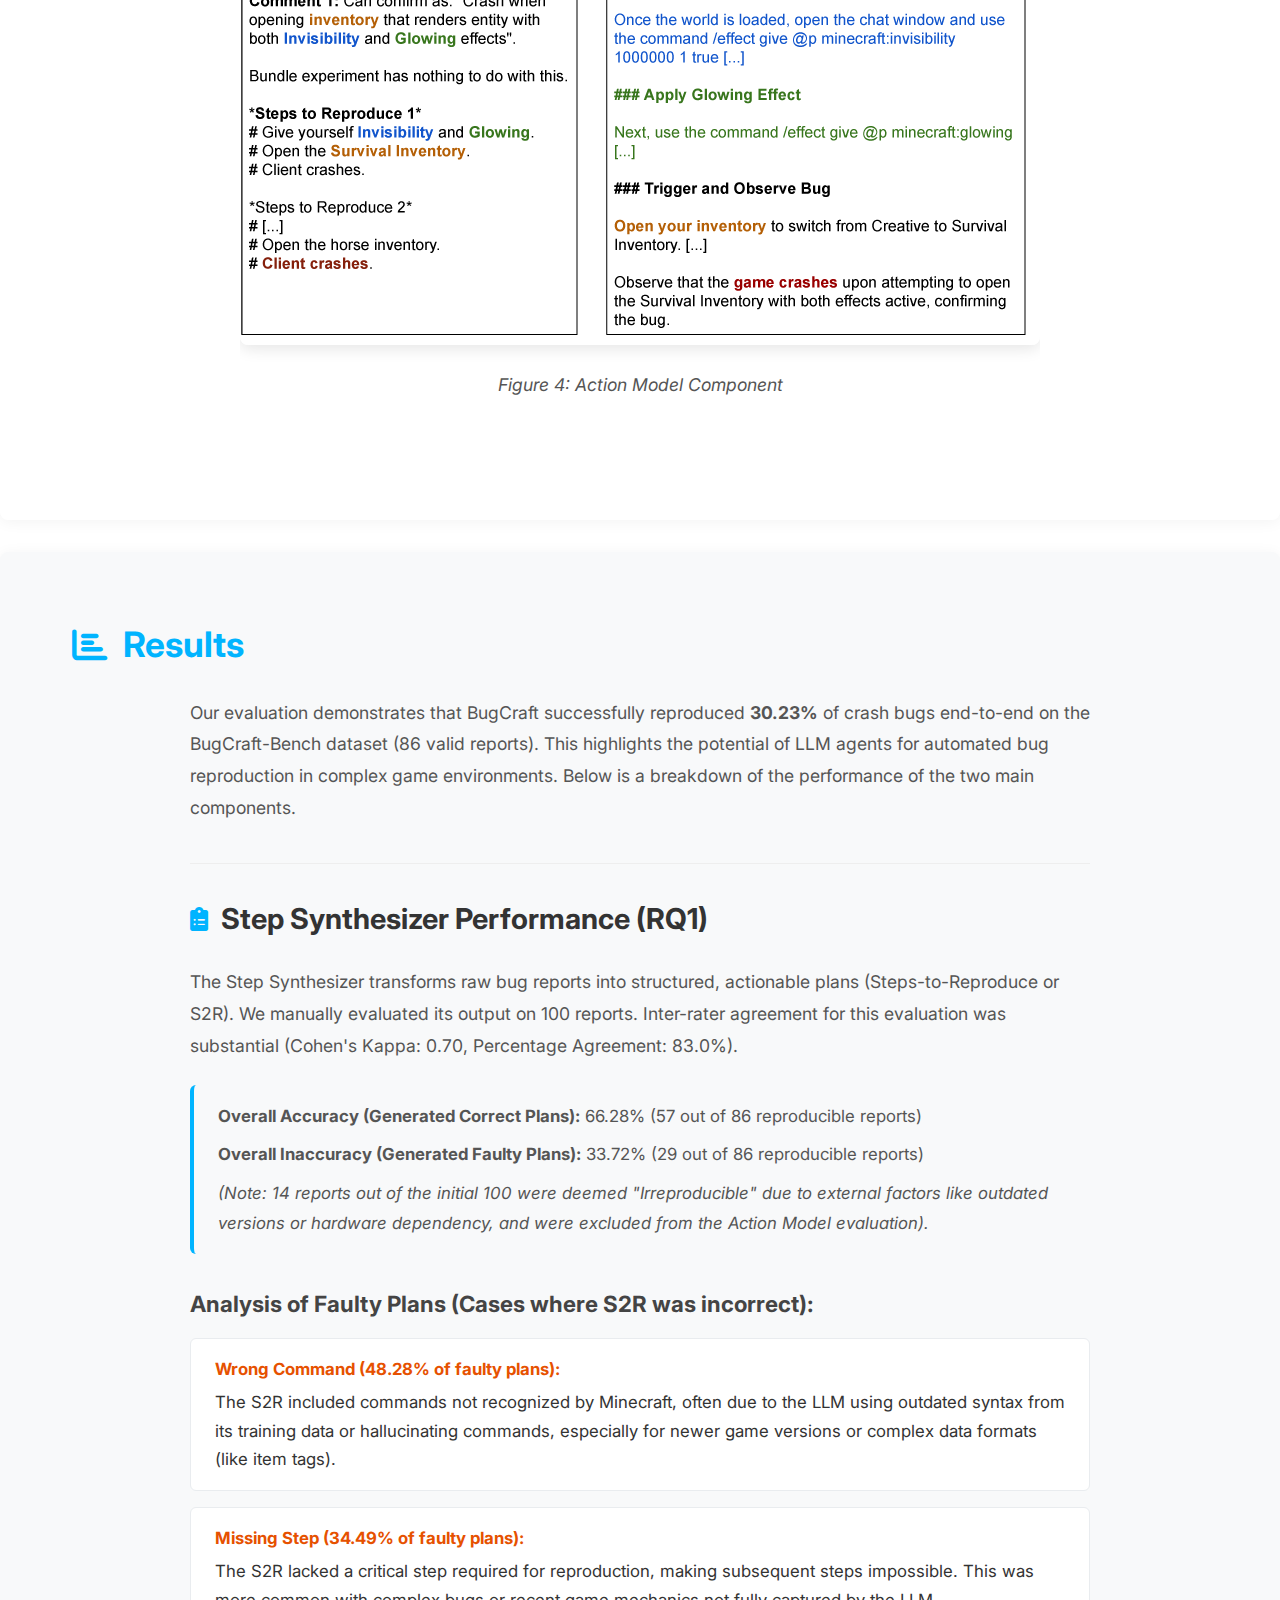
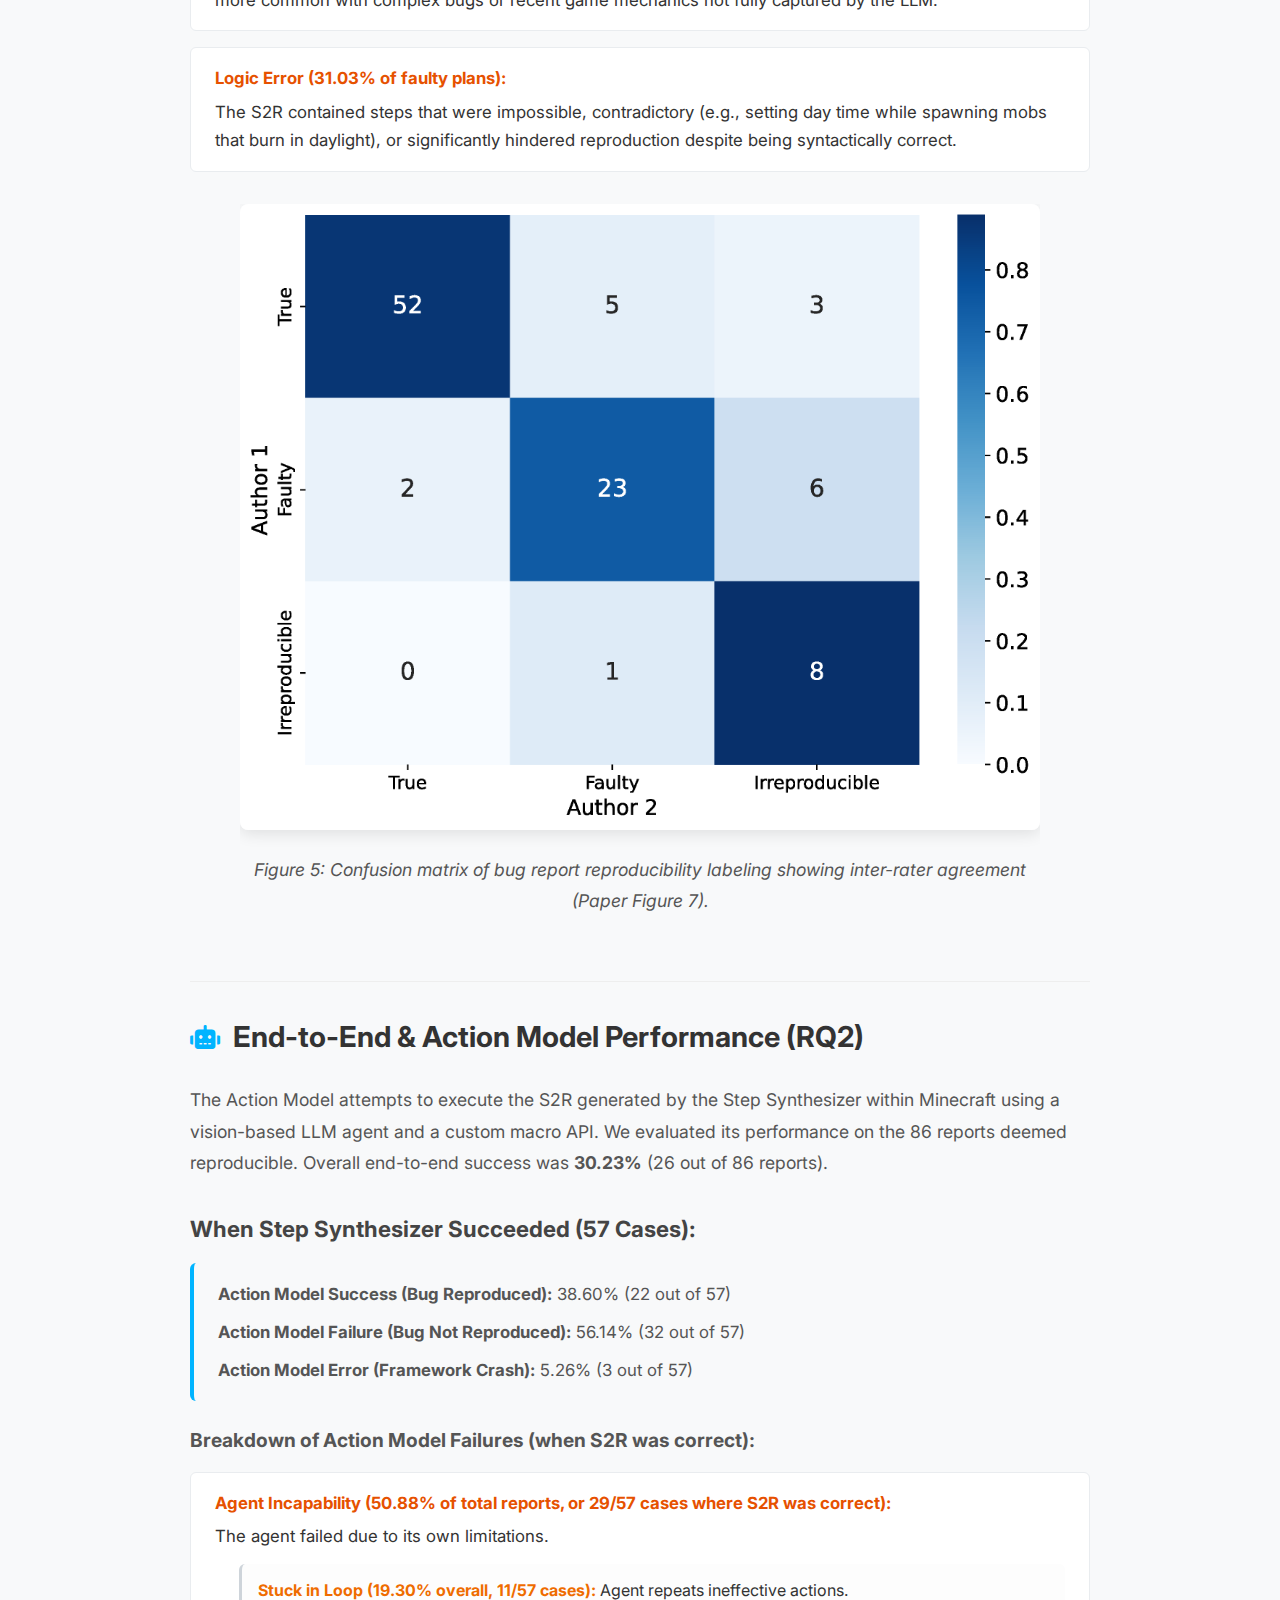
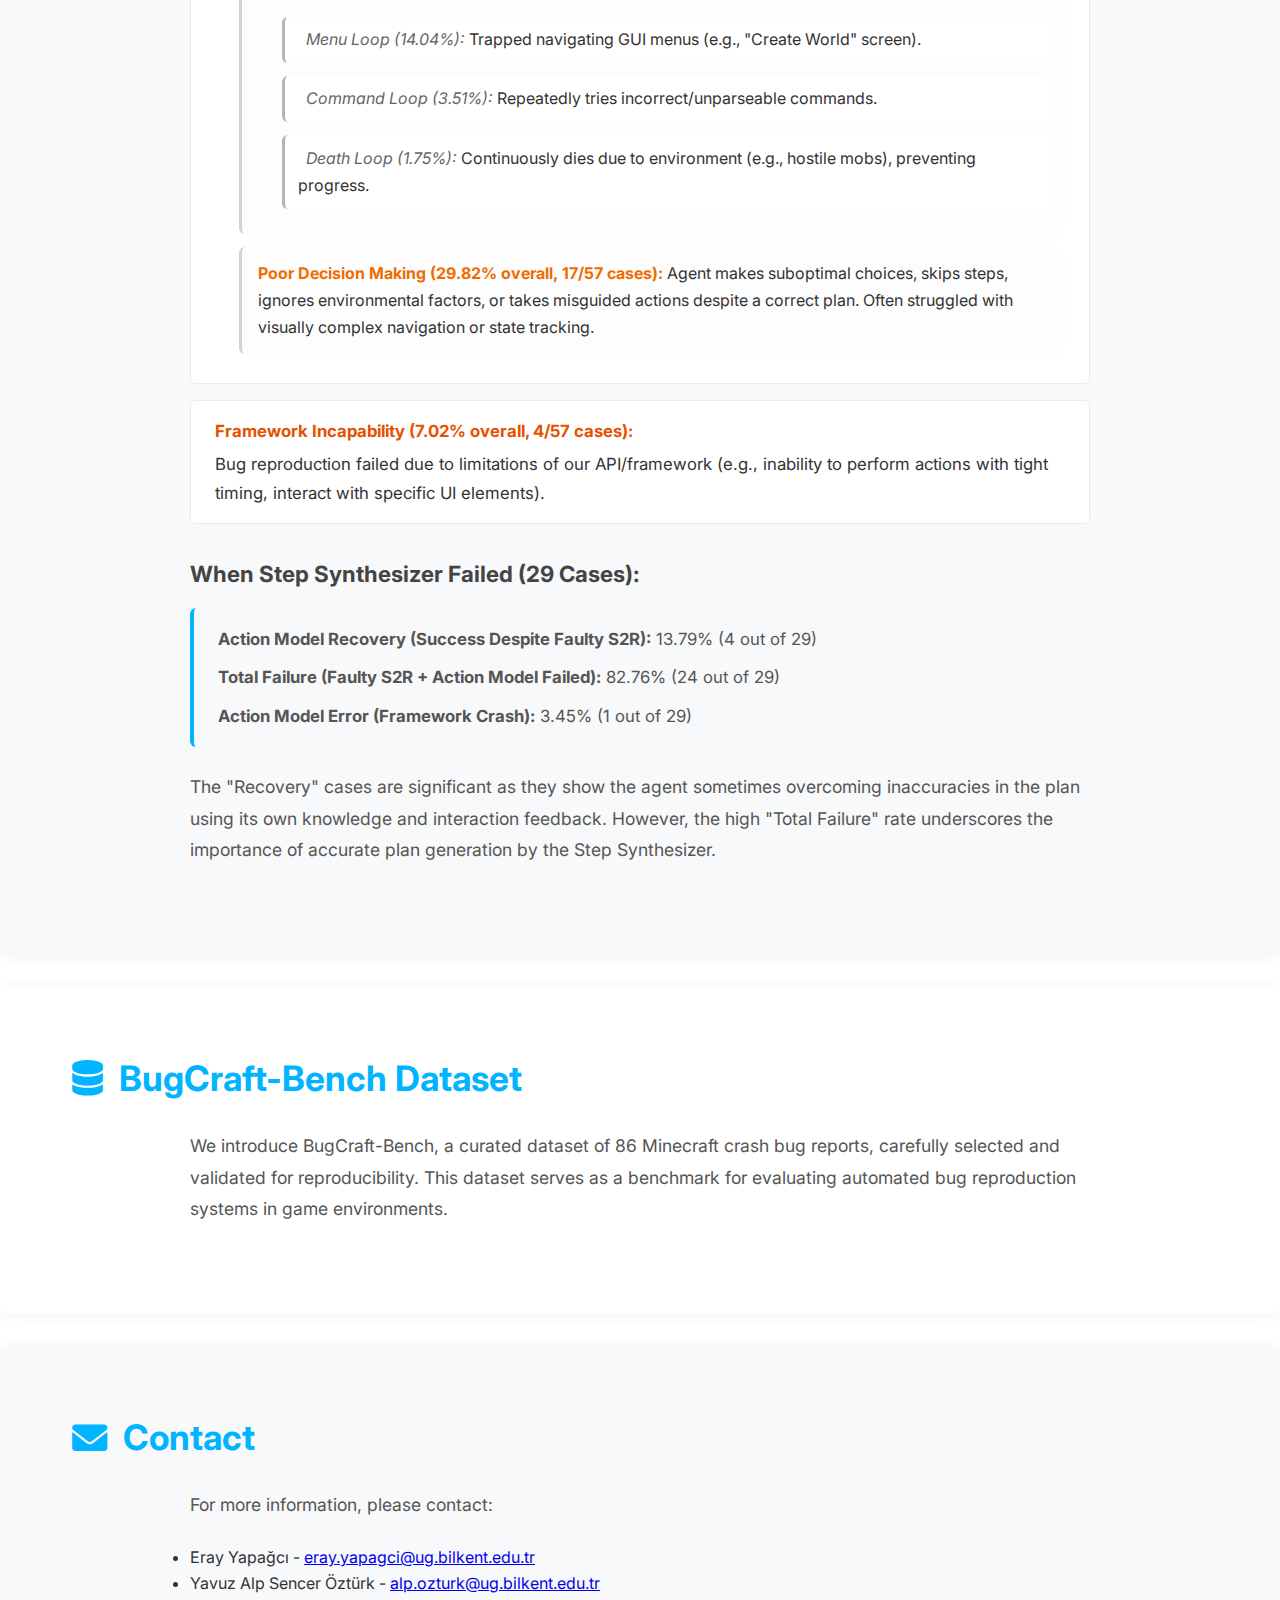
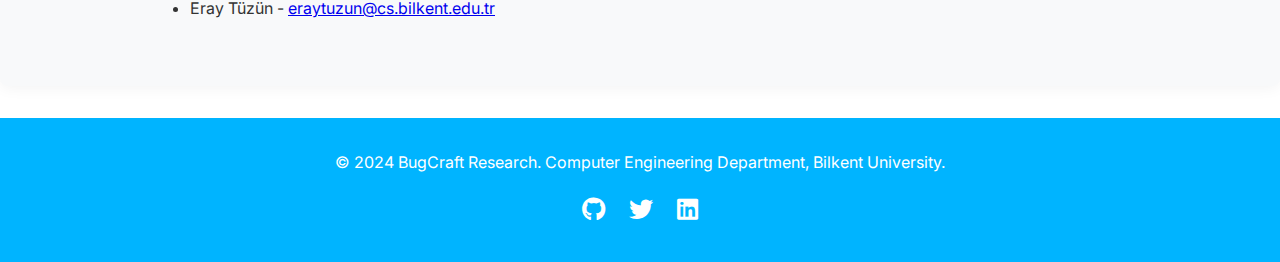
==== commit 7b3914a5: "update results" ====
--- a/index.html
+++ b/index.html
@@ -105,16 +105,89 @@
       <h2><i class="fas fa-chart-bar"></i> Results</h2>
       <div class="content-wrapper">
         <p>
-          Our evaluation demonstrates that BugCraft successfully reproduced 30.23% of crash bugs end-to-end. The Step Synthesizer achieved a 66.28% accuracy in generating correct reproduction plans, while the Action Model showed promising capabilities in executing these plans.
-        </p>
-        <div class="image-container">
-          <img src="figures/reproducibility_confusion_matrix.png" alt="Confusion Matrix" class="section-image" />
-          <p class="image-caption">Figure 5: Confusion matrix of bug report reproducibility showing inter-rater agreement</p>
-        </div>
-      </div>
-    </div>
-  </section>
-
+          Our evaluation demonstrates that BugCraft successfully reproduced <strong>30.23%</strong> of crash bugs end-to-end on the BugCraft-Bench dataset (86 valid reports). This highlights the potential of LLM agents for automated bug reproduction in complex game environments. Below is a breakdown of the performance of the two main components.
+        </p>
+
+        <div class="results-subsection">
+          <h3><i class="fas fa-clipboard-list"></i> Step Synthesizer Performance (RQ1)</h3>
+          <p>
+            The Step Synthesizer transforms raw bug reports into structured, actionable plans (Steps-to-Reproduce or S2R). We manually evaluated its output on 100 reports. Inter-rater agreement for this evaluation was substantial (Cohen's Kappa: 0.70, Percentage Agreement: 83.0%).
+          </p>
+          <div class="results-data">
+            <p><strong>Overall Accuracy (Generated Correct Plans):</strong> 66.28% (57 out of 86 reproducible reports)</p>
+            <p><strong>Overall Inaccuracy (Generated Faulty Plans):</strong> 33.72% (29 out of 86 reproducible reports)</p>
+            <p><em>(Note: 14 reports out of the initial 100 were deemed "Irreproducible" due to external factors like outdated versions or hardware dependency, and were excluded from the Action Model evaluation).</em></p>
+          </div>
+
+          <h4>Analysis of Faulty Plans (Cases where S2R was incorrect):</h4>
+          <ul class="results-list">
+            <li>
+              <strong>Wrong Command (48.28% of faulty plans):</strong> The S2R included commands not recognized by Minecraft, often due to the LLM using outdated syntax from its training data or hallucinating commands, especially for newer game versions or complex data formats (like item tags).
+            </li>
+            <li>
+              <strong>Missing Step (34.49% of faulty plans):</strong> The S2R lacked a critical step required for reproduction, making subsequent steps impossible. This was more common with complex bugs or recent game mechanics not fully captured by the LLM.
+            </li>
+            <li>
+              <strong>Logic Error (31.03% of faulty plans):</strong> The S2R contained steps that were impossible, contradictory (e.g., setting day time while spawning mobs that burn in daylight), or significantly hindered reproduction despite being syntactically correct.
+            </li>
+          </ul>
+          <div class="image-container">
+            <img src="figures/reproducibility_confusion_matrix.png" alt="Confusion Matrix for Step Synthesizer Evaluation" class="section-image" />
+            <p class="image-caption">Figure 5: Confusion matrix of bug report reproducibility labeling showing inter-rater agreement (Paper Figure 7).</p>
+          </div>
+        </div>
+
+
+        <div class="results-subsection">
+          <h3><i class="fas fa-robot"></i> End-to-End & Action Model Performance (RQ2)</h3>
+          <p>
+            The Action Model attempts to execute the S2R generated by the Step Synthesizer within Minecraft using a vision-based LLM agent and a custom macro API. We evaluated its performance on the 86 reports deemed reproducible. Overall end-to-end success was <strong>30.23%</strong> (26 out of 86 reports).
+          </p>
+
+          <h4>When Step Synthesizer Succeeded (57 Cases):</h4>
+           <div class="results-data">
+             <p><strong>Action Model Success (Bug Reproduced):</strong> 38.60% (22 out of 57)</p>
+             <p><strong>Action Model Failure (Bug Not Reproduced):</strong> 56.14% (32 out of 57)</p>
+             <p><strong>Action Model Error (Framework Crash):</strong> 5.26% (3 out of 57)</p>
+           </div>
+           <h5>Breakdown of Action Model Failures (when S2R was correct):</h5>
+           <ul class="results-list">
+             <li>
+               <strong>Agent Incapability (50.88% of total reports, or 29/57 cases where S2R was correct):</strong> The agent failed due to its own limitations.
+               <ul>
+                 <li>
+                    <strong>Stuck in Loop (19.30% overall, 11/57 cases):</strong> Agent repeats ineffective actions.
+                    <ul>
+                        <li><em>Menu Loop (14.04%):</em> Trapped navigating GUI menus (e.g., "Create World" screen).</li>
+                        <li><em>Command Loop (3.51%):</em> Repeatedly tries incorrect/unparseable commands.</li>
+                        <li><em>Death Loop (1.75%):</em> Continuously dies due to environment (e.g., hostile mobs), preventing progress.</li>
+                    </ul>
+                 </li>
+                 <li>
+                    <strong>Poor Decision Making (29.82% overall, 17/57 cases):</strong> Agent makes suboptimal choices, skips steps, ignores environmental factors, or takes misguided actions despite a correct plan. Often struggled with visually complex navigation or state tracking.
+                 </li>
+               </ul>
+             </li>
+             <li>
+                <strong>Framework Incapability (7.02% overall, 4/57 cases):</strong> Bug reproduction failed due to limitations of our API/framework (e.g., inability to perform actions with tight timing, interact with specific UI elements).
+             </li>
+           </ul>
+
+          <h4>When Step Synthesizer Failed (29 Cases):</h4>
+           <div class="results-data">
+             <p><strong>Action Model Recovery (Success Despite Faulty S2R):</strong> 13.79% (4 out of 29)</p>
+             <p><strong>Total Failure (Faulty S2R + Action Model Failed):</strong> 82.76% (24 out of 29)</p>
+             <p><strong>Action Model Error (Framework Crash):</strong> 3.45% (1 out of 29)</p>
+           </div>
+           <p>
+             The "Recovery" cases are significant as they show the agent sometimes overcoming inaccuracies in the plan using its own knowledge and interaction feedback. However, the high "Total Failure" rate underscores the importance of accurate plan generation by the Step Synthesizer.
+           </p>
+        </div>
+
+      </div>
+    </div>
+  </section>
+  
   <!-- Dataset Section -->
   <section id="dataset" class="content-section">
     <div class="container">
--- a/style.css
+++ b/style.css
@@ -340,4 +340,128 @@
 html {
   scroll-behavior: smooth;
 }
-  +  
+/* Results Section Specific Styles */
+.results-subsection {
+  margin-top: 2.5rem;
+  padding-top: 2rem;
+  border-top: 1px solid #eee;
+}
+
+.results-subsection h3 {
+  font-size: 1.8rem;
+  color: var(--text-color); /* Darker than primary for subheading */
+  margin-bottom: 1.5rem;
+  display: flex;
+  align-items: center;
+  gap: 0.8rem;
+}
+
+.results-subsection h3 i {
+  color: var(--primary-color); /* Use primary color for icons */
+  font-size: 1.5rem; /* Slightly smaller than text */
+}
+
+
+.results-subsection h4,
+.results-subsection h5 {
+  font-size: 1.4rem;
+  color: #444; /* Even darker */
+  margin-top: 2rem;
+  margin-bottom: 1rem;
+}
+
+.results-subsection h5 {
+    font-size: 1.2rem;
+    color: #555;
+    margin-top: 1.5rem;
+}
+
+.results-data {
+  background-color: #f8f9fa; /* Light background for data blocks */
+  padding: 1rem 1.5rem;
+  border-radius: 6px;
+  margin-bottom: 1.5rem;
+  border-left: 4px solid var(--primary-color);
+}
+
+.results-data p {
+  margin-bottom: 0.5rem;
+  font-size: 1.05rem;
+}
+
+.results-data p:last-child {
+  margin-bottom: 0;
+}
+
+.results-list {
+  list-style: none; /* Remove default bullets */
+  padding-left: 0;
+  margin-top: 1rem;
+}
+
+.results-list li {
+  background-color: #ffffff;
+  padding: 1rem 1.5rem;
+  margin-bottom: 1rem;
+  border-radius: 6px;
+  border: 1px solid #e9ecef;
+  font-size: 1.05rem;
+  line-height: 1.7;
+}
+
+.results-list li strong {
+    color: #E65100; /* A distinct color for failure types */
+    display: block; /* Make strong element take its own line */
+    margin-bottom: 0.3rem; /* Add space after failure type name */
+}
+
+/* Nested lists for detailed breakdowns */
+.results-list ul {
+    list-style: none;
+    padding-left: 1.5rem; /* Indent nested list */
+    margin-top: 0.8rem;
+}
+
+.results-list ul li {
+    background-color: #fdfdfd; /* Slightly different background for nested items */
+    border: none;
+    border-left: 3px solid #ced4da; /* Add a left border */
+    padding: 0.8rem 1rem;
+    margin-bottom: 0.8rem;
+}
+
+.results-list ul li ul li {
+    background-color: #ffffff; /* Third level if needed */
+    border-left: 3px solid #adb5bd;
+    padding: 0.6rem 0.8rem;
+}
+
+/* Make nested list item text slightly smaller if desired */
+.results-list ul li,
+.results-list ul li ul li {
+    font-size: 1rem;
+}
+
+/* Adjustments for nested strong tags if needed */
+.results-list ul li strong {
+    color: #EF6C00; /* Slightly different shade if needed */
+    display: inline; /* Keep nested strong tags inline */
+    margin-bottom: 0;
+}
+
+.results-list ul li em,
+.results-list ul li ul li em {
+    color: #666; /* Style emphasis text */
+    font-style: italic;
+    margin-left: 0.5rem;
+}
+
+/* Ensure image caption is consistent */
+.image-caption {
+  margin-top: 1rem;
+  color: #666;
+  font-style: italic;
+  text-align: center;
+  font-size: 0.95rem;
+}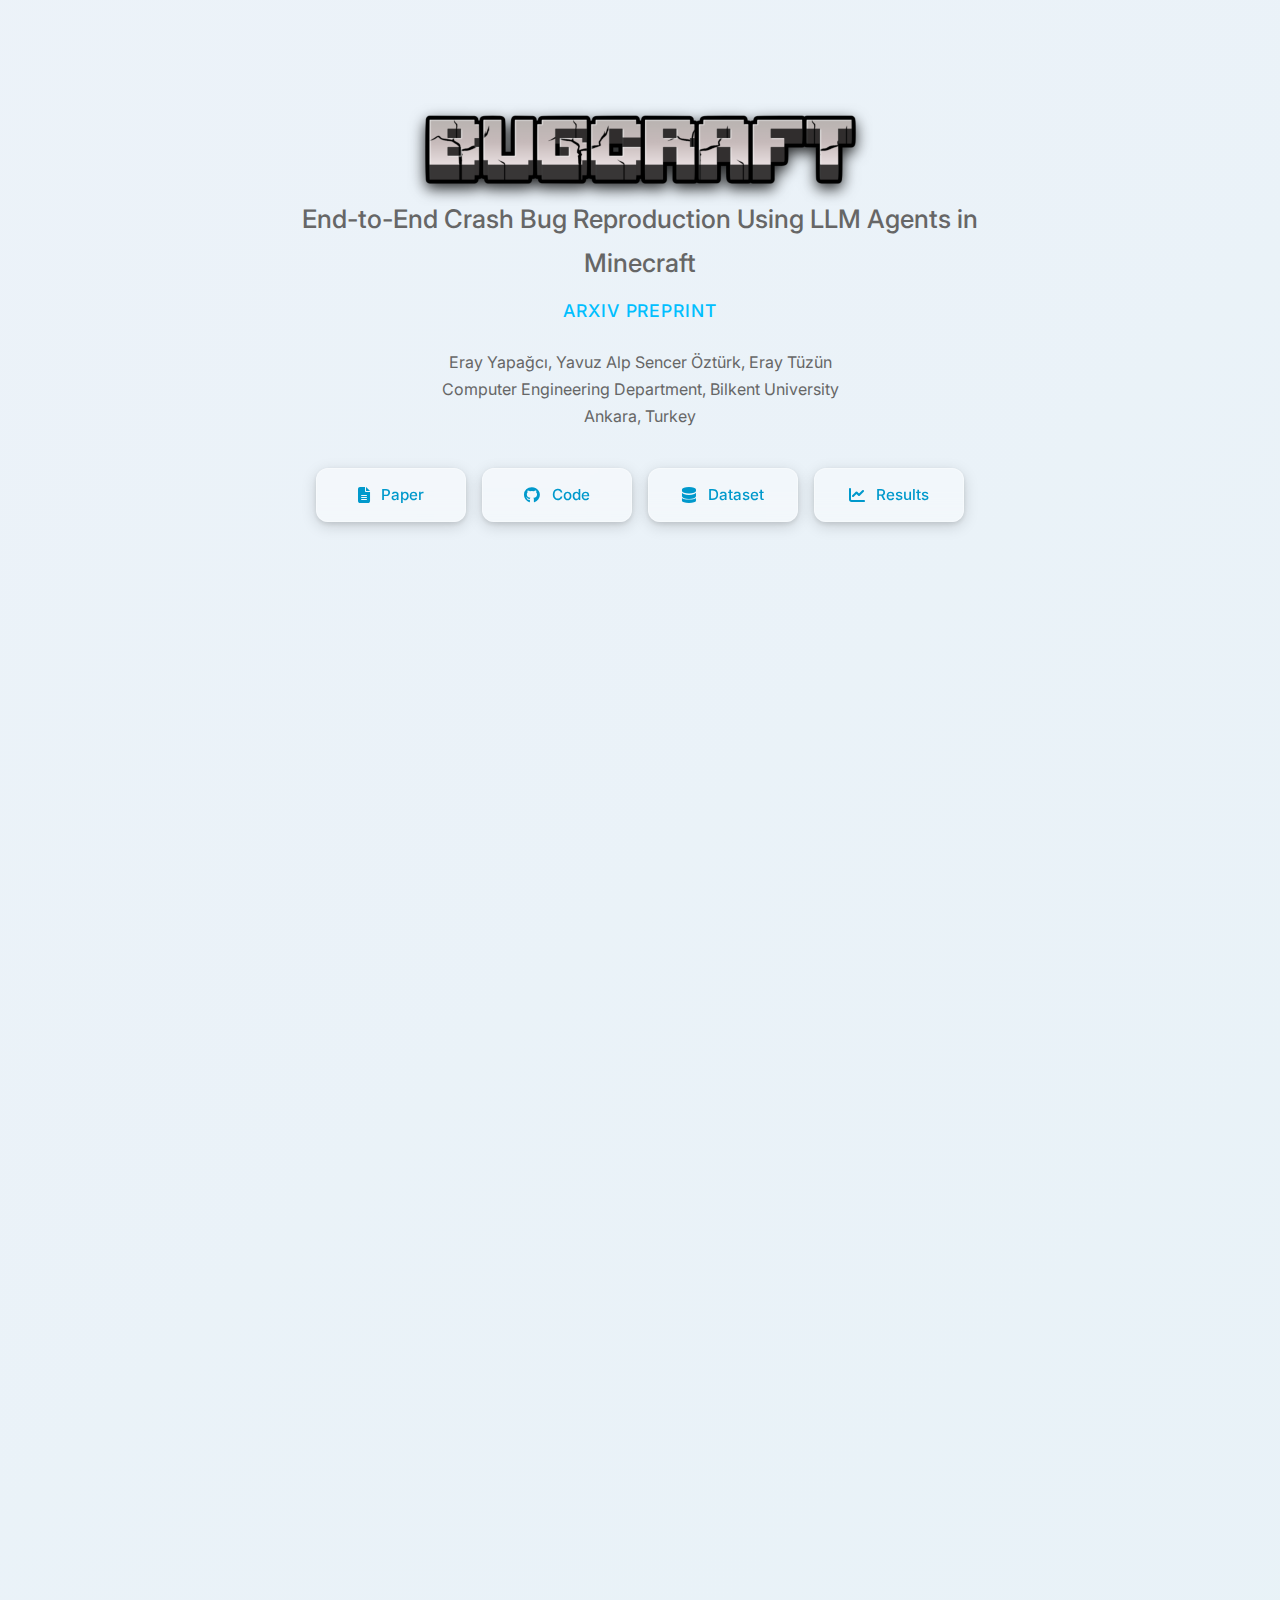
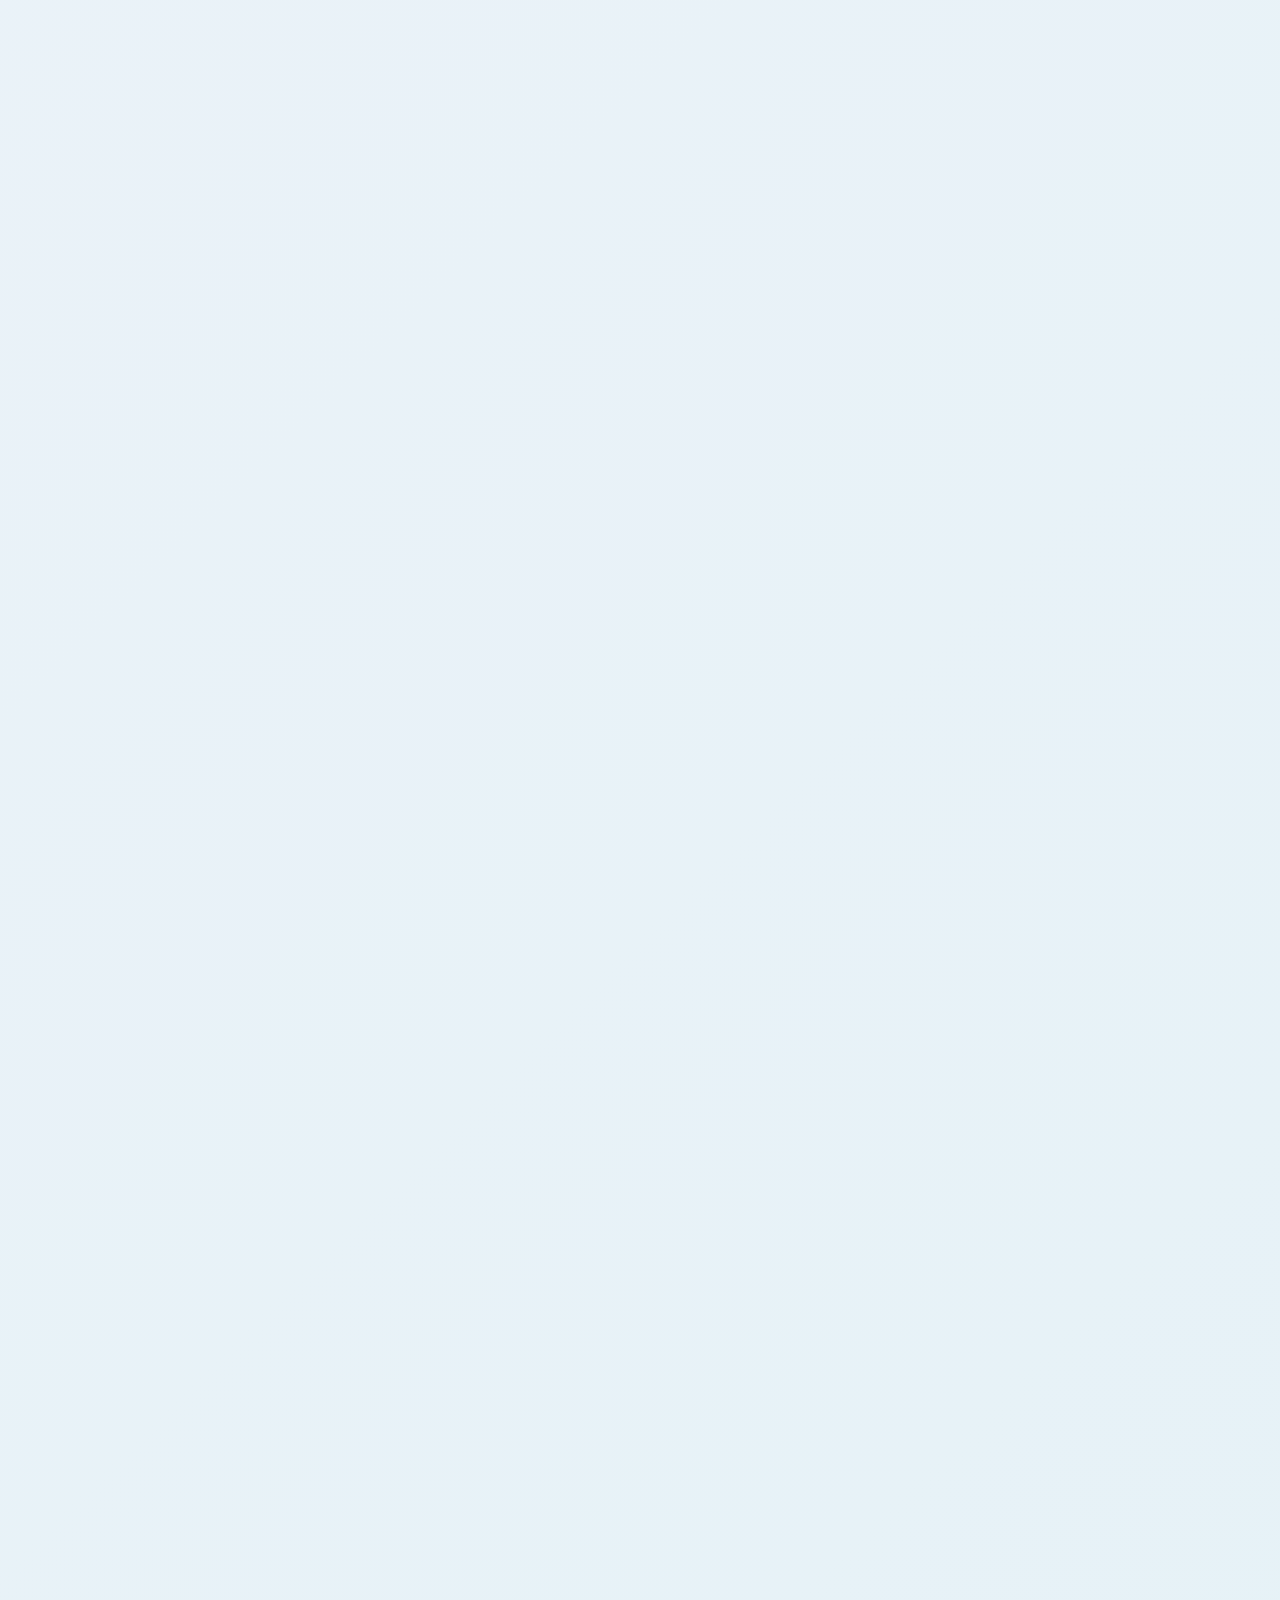
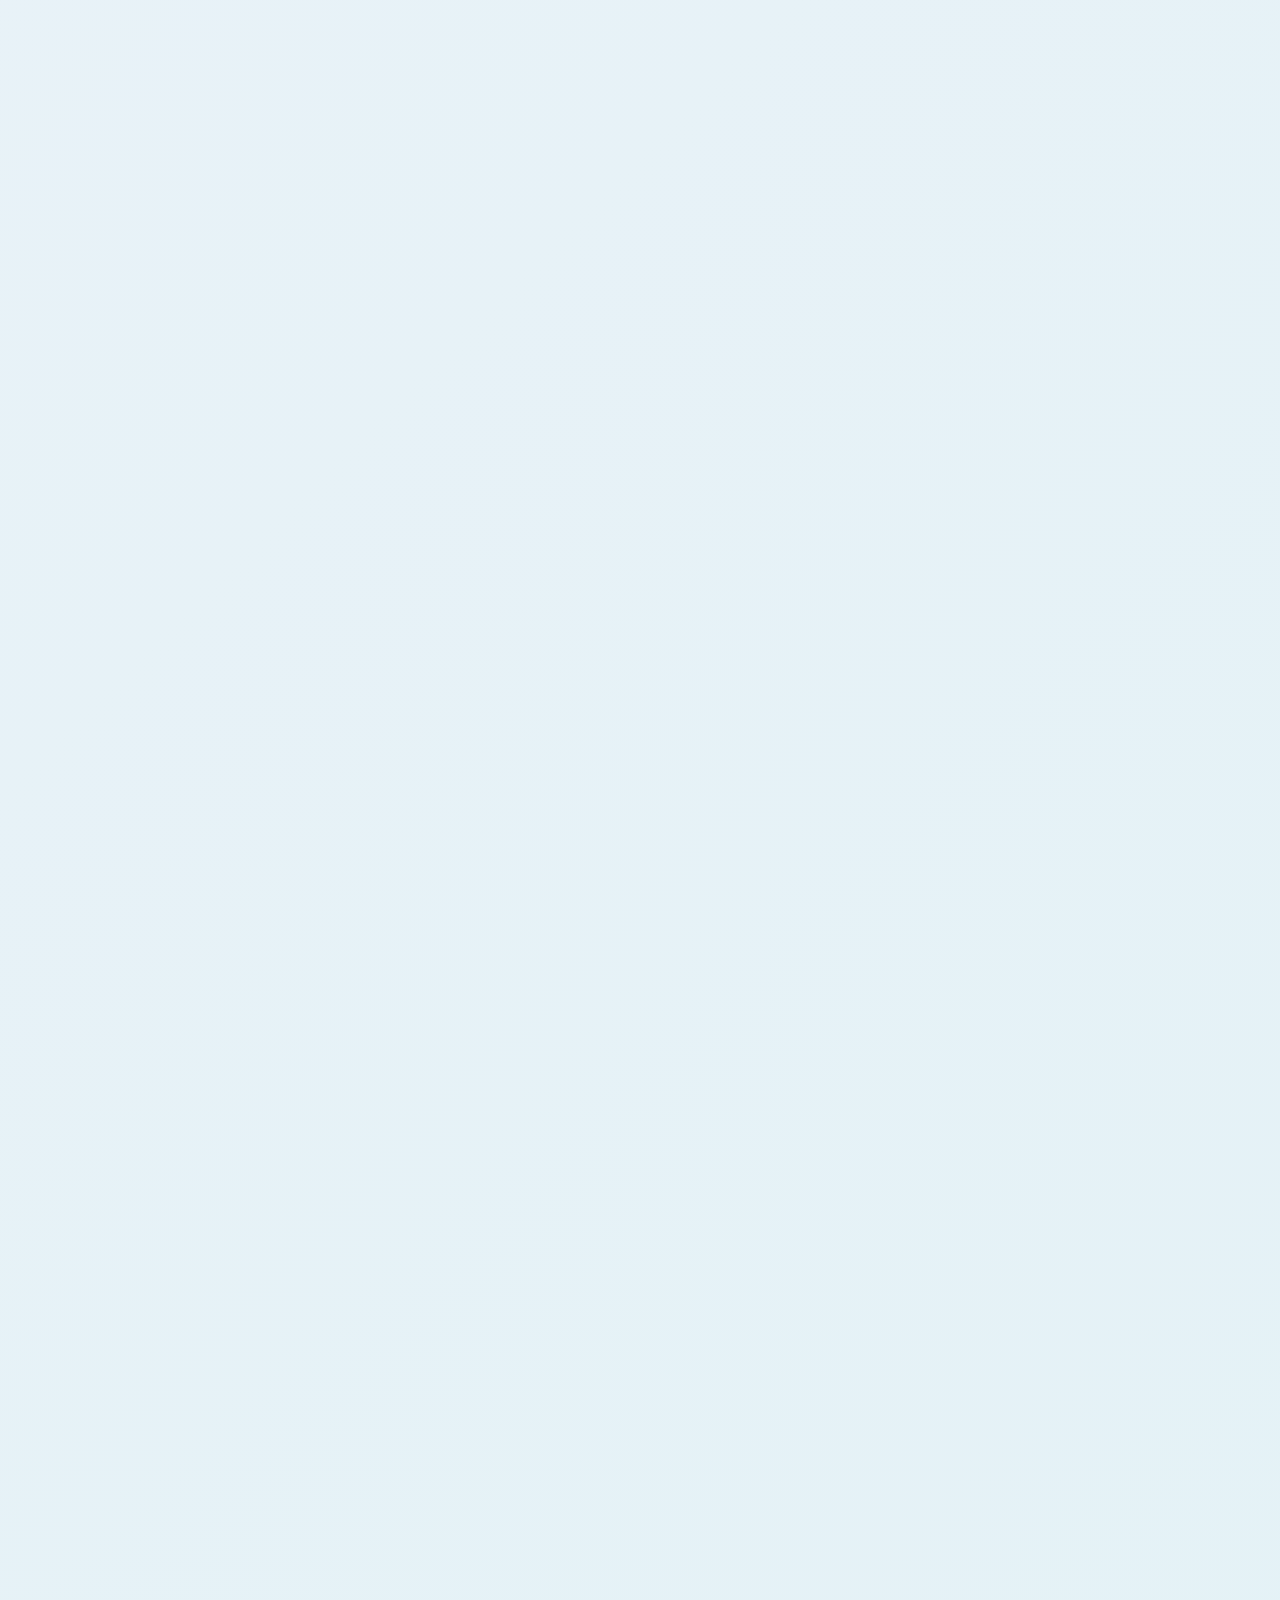
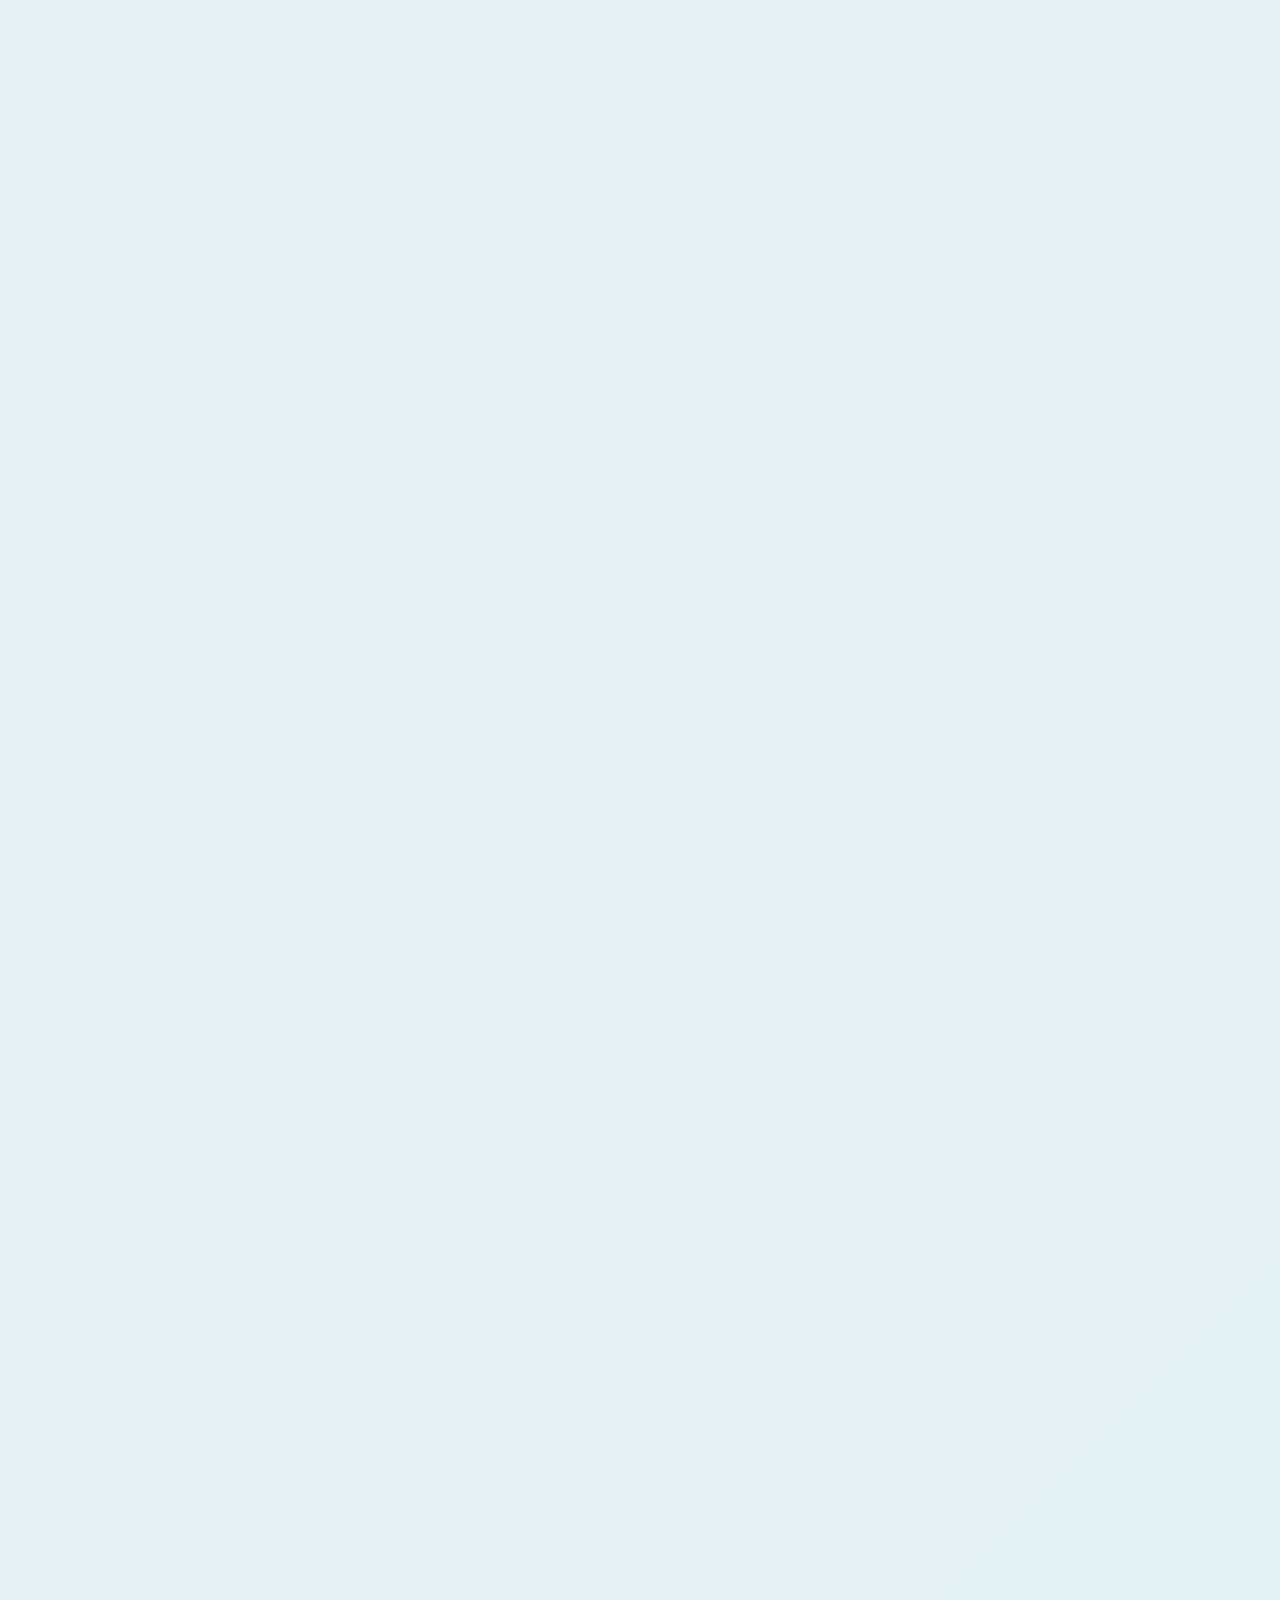
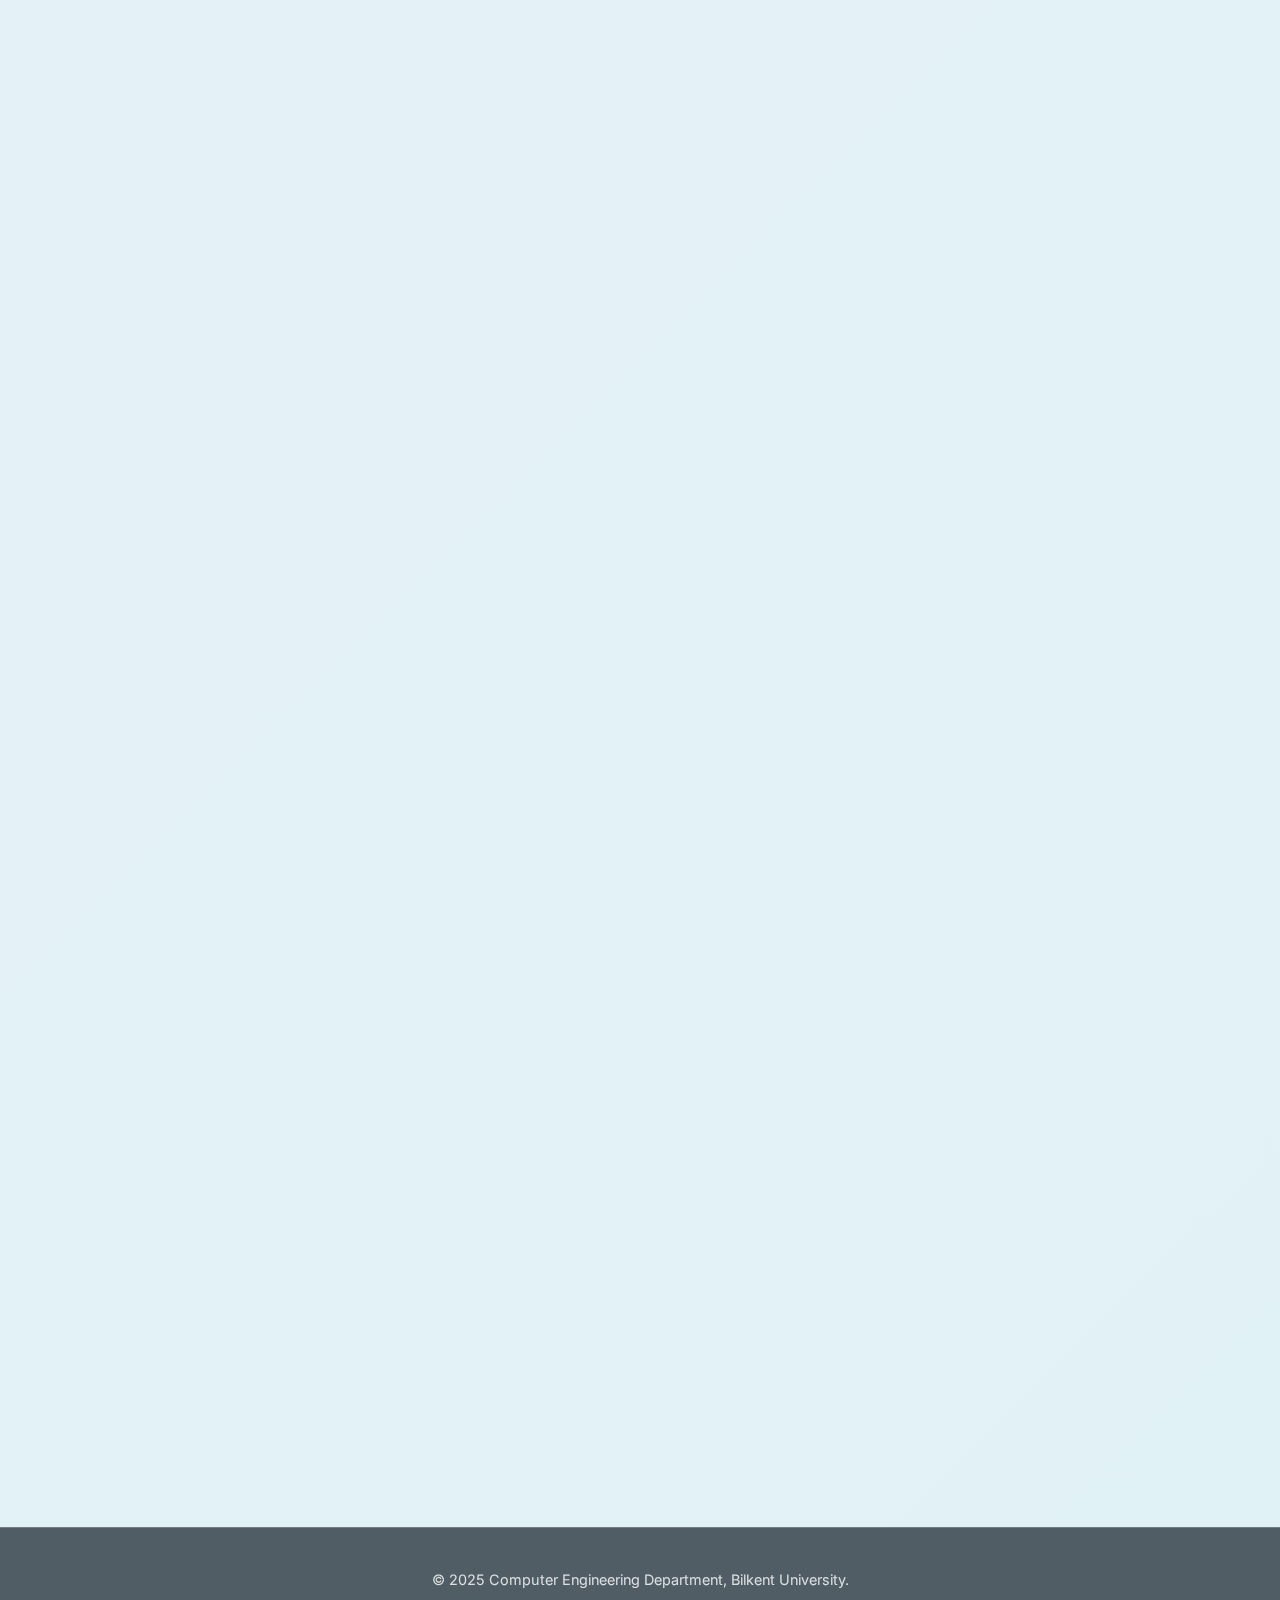
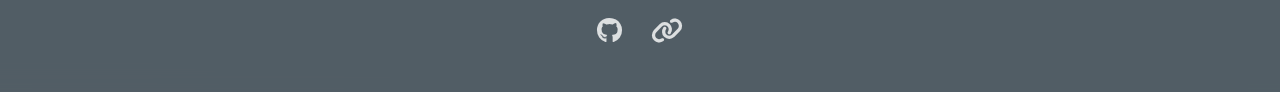
==== commit 747206fd: "update to new version" ====
--- a/index.html
+++ b/index.html
@@ -3,25 +3,25 @@
 <head>
   <meta charset="UTF-8" />
   <meta name="viewport" content="width=device-width, initial-scale=1.0" />
-  <title>BugCraft</title>
-  <link rel="stylesheet" href="style.css" />
+  <title>BugCraft - Modern Research Presentation</title>
+  <!-- Link the new CSS -->
+  <link rel="stylesheet" href="style_modern.css" />
   <!-- Google Fonts -->
-  <link
-    href="https://fonts.googleapis.com/css2?family=Inter:wght@400;500;600;700&display=swap"
-    rel="stylesheet"
-  />
-  <!-- Font Awesome for icons -->
+  <link rel="preconnect" href="https://fonts.googleapis.com">
+  <link rel="preconnect" href="https://fonts.gstatic.com" crossorigin>
+  <link href="https://fonts.googleapis.com/css2?family=Inter:wght@300;400;500;600;700&display=swap" rel="stylesheet">
+  <!-- Font Awesome -->
   <link
     rel="stylesheet"
-    href="https://cdnjs.cloudflare.com/ajax/libs/font-awesome/6.0.0/css/all.min.css"
+    href="https://cdnjs.cloudflare.com/ajax/libs/font-awesome/6.4.0/css/all.min.css"
   />
 </head>
 <body>
-  <header>
+  <header id="home">
     <div class="container header-container">
       <div class="header-content">
         <div class="title-section">
-          <h1>BugCraft</h1>
+          <img src="figures/bugcraft-logo.png" alt="BugCraft Logo" class="title-logo">
           <h2>End-to-End Crash Bug Reproduction Using LLM Agents in Minecraft</h2>
           <h3>Arxiv preprint</h3>
           <div class="authors">
@@ -31,21 +31,174 @@
           </div>
         </div>
         <div class="header-buttons">
-          <a href="https://arxiv.org/abs/2503.20036" target="_blank" rel="noopener noreferrer" class="header-button"><i class="fas fa-file-alt"></i> Paper</a>
-          <a href="https://github.com/bugcraft2025/bugcraft" target="_blank" rel="noopener noreferrer" class="header-button"><i class="fab fa-github"></i> Code</a>
-          <a href="#" class="header-button"><i class="fas fa-database"></i> Dataset (coming soon)</a>
-          <a href="#results" class="header-button"><i class="fas fa-chart-line"></i> Results</a>
+          <!-- Updated hrefs with actual links -->
+          <a href="https://arxiv.org/abs/2503.20036" class="header-button" id="btn-paper" target="_blank" rel="noopener noreferrer"><i class="fas fa-file-alt"></i> Paper</a>
+          <a href="https://github.com/erayyap/bugcraft" class="header-button" id="btn-code" target="_blank" rel="noopener noreferrer"><i class="fab fa-github"></i> Code</a>
+          <a href="https://huggingface.co/spaces/erayyap/bugcraft" class="header-button" id="btn-dataset" target="_blank" rel="noopener noreferrer"><i class="fas fa-database"></i> Dataset</a>
+          <a href="#results" class="header-button" id="btn-results"><i class="fas fa-chart-line"></i> Results</a>
         </div>
       </div>
     </div>
   </header>
 
-  <!-- Hero Section with Banner -->
+  <!-- Hero Section -->
   <section id="hero">
+    <div class="container hero-inner-container">
+       <div class="leaderboard-container">
+          <h2 class="leaderboard-title">Leaderboard</h2>
+          <div class="leaderboard-content">
+            <div class="tab-group">
+              <button class="tab active" data-tab="end-to-end">End-to-End</button>
+              <button class="tab" data-tab="synthesizer">Step Synthesizer</button>
+              <button class="tab" data-tab="action">Action Model</button>
+            </div>
+            <div class="table-scroll">
+              <table class="leaderboard-table" id="end-to-end-table">
+                <tr>
+                  <th>Model</th>
+                  <th>% Success</th>
+                  <th>Org</th>
+                  <th>Date</th>
+                  <th>Logs</th>
+                  <th>Trajs</th>
+                  <th>Site</th>
+                </tr>
+                <tr>
+                  <td class="model-cell">
+                    <span class="emoji">🤖</span>
+                    <span class="model-text">BugCraft End-to-End</span>
+                  </td>
+                  <td class="percent-cell">30.23</td>
+                  <td class="org-cell"><img src="figures/bilkent-logo.png" alt="Bilkent" class="org-icon" /></td>
+                  <td class="date-cell"><span class="date-badge">2024-03-31</span></td>
+                  <td class="check-cell"><i class="fas fa-check"></i></td>
+                  <td class="check-cell"><i class="fas fa-check"></i></td>
+                  <td class="link-cell"><a href="#" class="link-icon"><i class="fas fa-link"></i></a></td>
+                </tr>
+              </table>
+
+              <table class="leaderboard-table" id="synthesizer-table" style="display: none;">
+                <tr>
+                  <th>Model</th>
+                  <th>% Accuracy</th>
+                  <th>Org</th>
+                  <th>Date</th>
+                  <th>Logs</th>
+                  <th>Trajs</th>
+                  <th>Site</th>
+                </tr>
+                <tr>
+                  <td class="model-cell">
+                    <span class="emoji">🧠</span>
+                    <span class="model-text">BugCraft Step Synthesizer</span>
+                  </td>
+                  <td class="percent-cell">66.28</td>
+                  <td class="org-cell"><img src="figures/bilkent-logo.png" alt="Bilkent" class="org-icon" /></td>
+                  <td class="date-cell"><span class="date-badge">2024-03-31</span></td>
+                  <td class="check-cell"><i class="fas fa-check"></i></td>
+                  <td class="check-cell"><i class="fas fa-check"></i></td>
+                  <td class="link-cell"><a href="#" class="link-icon"><i class="fas fa-link"></i></a></td>
+                </tr>
+              </table>
+
+              <table class="leaderboard-table" id="action-table" style="display: none;">
+                <tr>
+                  <th>Model</th>
+                  <th>% Success</th>
+                  <th>Org</th>
+                  <th>Date</th>
+                  <th>Logs</th>
+                  <th>Trajs</th>
+                  <th>Site</th>
+                </tr>
+                <tr>
+                  <td class="model-cell">
+                    <span class="emoji">⚡</span>
+                    <span class="model-text">BugCraft Action Model</span>
+                  </td>
+                  <td class="percent-cell">38.60</td>
+                  <td class="org-cell"><img src="figures/bilkent-logo.png" alt="Bilkent" class="org-icon" /></td>
+                  <td class="date-cell"><span class="date-badge">2024-03-31</span></td>
+                  <td class="check-cell"><i class="fas fa-check"></i></td>
+                  <td class="check-cell"><i class="fas fa-check"></i></td>
+                  <td class="link-cell"><a href="#" class="link-icon"><i class="fas fa-link"></i></a></td>
+                </tr>
+              </table>
+            </div>
+          </div>
+        </div>
+    </div>
+  </section>
+
+  <!-- Simple Framework Overview -->
+   
+  <section id="simple-framework" class="content-section">
+    
     <div class="container">
-      <div class="hero-container">
-        <img src="figures/bugcraft-intro-v4.png" alt="BugCraft Overview" class="hero-image" />
-        <p class="image-caption">Figure 1: Overview of the BugCraft framework</p>
+      <div class="section-header">
+        <i class="fas fa-book-open icon-gradient"></i>
+        <h2>Introduction</h2>
+    </div>
+      <div class="intro-text">
+        <p>Our work consists of two main contributions:</p>
+        <div class="contribution-points">
+          <div class="contribution">
+            <i class="fas fa-database"></i>
+            <span><strong>BugCraft-Bench Dataset:</strong> A curated collection of 86 reproducible Minecraft crash bug reports, serving as a benchmark for automated bug reproduction systems.</span>
+          </div>
+          <div class="contribution">
+            <i class="fas fa-robot"></i>
+            <span><strong>BugCraft Framework:</strong> An end-to-end automated system that transforms unstructured bug reports into executable steps and reproduces them in-game.</span>
+          </div>
+        </div>
+      </div>
+      <div class="simple-framework-flow">
+        <!-- Input -->
+        <div class="simple-component input">
+          <i class="fas fa-file-alt"></i>
+          <h3>Bug Report</h3>
+          <span class="footnote" style="font-size: 0.7rem; display: block; margin-top: 0.2rem; color: #777;">from BugCraft-Bench</span>
+        </div>
+        
+        <!-- Arrow -->
+        <div class="simple-arrow">
+          <i class="fas fa-arrow-right"></i>
+        </div>
+        
+        <!-- BugCraft Box -->
+        <div class="bugcraft-box">
+          <h3>BugCraft Framework</h3>
+          <div class="bugcraft-components">
+            <div class="simple-component synthesizer">
+              <i class="fas fa-code-branch"></i>
+              <h4>S2R Synthesizer</h4>
+            </div>
+            <div class="simple-arrow internal">
+              <i class="fas fa-arrow-right"></i>
+            </div>
+            <div class="simple-component action">
+              <i class="fas fa-robot"></i>
+              <h4>Action Model Agent</h4>
+            </div>
+          </div>
+        </div>
+        
+        <!-- Arrow -->
+        <div class="simple-arrow">
+          <i class="fas fa-arrow-right"></i>
+        </div>
+        
+        <!-- Output -->
+        <div class="simple-component output">
+          <div class="outcome-simple">
+            <div class="outcome-label success">
+              <i class="fas fa-check"></i> Success
+            </div>
+            <div class="outcome-label failure">
+              <i class="fas fa-times"></i> Failure
+            </div>
+          </div>
+        </div>
       </div>
     </div>
   </section>
@@ -53,7 +206,10 @@
   <!-- Abstract Section -->
   <section id="abstract" class="content-section">
     <div class="container">
-      <h2><i class="fas fa-book-open"></i> Abstract</h2>
+      <div class="section-header">
+          <i class="fas fa-book-open icon-gradient"></i>
+          <h2>Abstract</h2>
+      </div>
       <div class="content-wrapper">
         <p><strong>Context:</strong> Reproducing game bugs, in our case crash bugs in continuously evolving games like Minecraft, is a notoriously manual, time-consuming, and challenging process to automate. Despite the success of LLM-driven bug reproduction in other software domains, games, with their complex interactive environments, remain largely unaddressed.</p>
         <p><strong>Objective:</strong> This paper introduces BugCraft, a novel end-to-end framework designed to automate the reproduction of crash bugs in Minecraft directly from user-submitted bug reports, addressing the critical gap in automated game bug reproduction.</p>
@@ -63,157 +219,317 @@
     </div>
   </section>
 
-  <!-- Framework Overview Section -->
-  <section id="framework" class="content-section">
-    <div class="container">
-      <h2><i class="fas fa-cogs"></i> Framework Overview</h2>
-      <div class="content-wrapper">
-        <p>
-          BugCraft consists of two main components: the Step Synthesizer and the Action Model. The Step Synthesizer transforms unstructured bug reports into clear, executable steps, while the Action Model uses these steps to interact with the game environment and reproduce the crash.
-        </p>
-        <div class="image-container">
-          <img src="figures/fig2-gray-v3.png" alt="BugCraft Framework Architecture" class="section-image" />
-          <p class="image-caption">Figure 2: The BugCraft framework, illustrating the two-stage process of S2R synthesis and action model execution.</p>
-        </div>
-      </div>
-    </div>
-  </section>
-
-  <!-- Methodology Section -->
+    <!-- Dataset Section -->
+    <section id="dataset" class="content-section">
+      <div class="container">
+          <div class="section-header">
+              <i class="fas fa-database icon-gradient"></i>
+              <h2>BugCraft-Bench Dataset</h2>
+          </div>
+        <div class="content-wrapper">
+          <div class="dataset-grid">
+            <!-- BugCraft-Bench Card -->
+            <div class="dataset-card bugcraft-bench">
+              <div class="card-header">
+                <i class="fas fa-bug"></i>
+                <h3>BugCraft-Bench</h3>
+              </div>
+              <div class="card-content">
+                <div class="metric-group">
+                  <div class="metric">
+                    <span class="metric-value">86</span>
+                    <span class="metric-label">Reports</span>
+                  </div>
+                  <div class="metric">
+                    <span class="metric-value">70</span>
+                    <span class="metric-label">Game Versions</span>
+                  </div>
+                </div>
+                <div class="dataset-details">
+                  <h4>Dataset Creation</h4>
+                  <ul class="feature-list">
+                    <li><i class="fas fa-filter"></i> Retrieved crash reports from Mojira using REST API</li>
+                    <li><i class="fas fa-code"></i> Used regex to extract comments, attachments, and external links</li>
+                    <li><i class="fas fa-check-double"></i> Selected reports with "Confirmed" or "Community Consensus" status</li>
+                    <li><i class="fas fa-times-circle"></i> Excluded reports requiring:
+                      <ul class="sub-list">
+                        <li>Server/multiplayer interactions</li>
+                        <li>External files (datapacks, worlds)</li>
+                        <li>Machine-dependent setups</li>
+                      </ul>
+                    </li>
+                    <li><i class="fas fa-random"></i> Randomly sampled final dataset from qualified reports</li>
+                  </ul>
+                  <h4>Quality Assurance</h4>
+                  <ul class="feature-list">
+                    <li><i class="fas fa-check-circle"></i> Multi-stage filtration process</li>
+                    <li><i class="fas fa-check-circle"></i> Manual review for quality and relevance</li>
+                    <li><i class="fas fa-check-circle"></i> Verification of reproducibility</li>
+                  </ul>
+                </div>
+              </div>
+            </div>
+          </div>
+
+          <div class="wiki-section">
+            <div class="wiki-header">
+              <i class="fas fa-book"></i>
+              <h3>Minecraft Wiki Knowledge Base</h3>
+            </div>
+            <p class="wiki-description">
+              To enhance our framework with comprehensive game knowledge, we scraped the official Minecraft Wiki using MediaWiki API. 
+              The extracted content is processed and used for fuzzy matching during bug reproduction, reducing reliance on LLM pre-training data.
+            </p>
+          </div>
+
+          <div class="dataset-cta">
+            <p>Access our curated dataset and contribute to advancing automated game bug reproduction research.</p>
+            <div class="header-buttons dataset-button">
+              <a href="https://huggingface.co/spaces/erayyap/bugcraft" class="header-button" target="_blank" rel="noopener noreferrer">
+                <i class="fas fa-download"></i> Download Dataset
+              </a>
+            </div>
+          </div>
+        </div>
+      </div>
+    </section>
+
+
+  <!-- Overview Section -->
   <section id="methodology" class="content-section">
     <div class="container">
-      <h2><i class="fas fa-microscope"></i> Methodology</h2>
-      <div class="content-wrapper">
-        <p>
-          Our framework processes bug reports through a sophisticated pipeline that includes preprocessing, step synthesis, and action execution. The Step Synthesizer employs knowledge augmentation and multi-stage refinement to generate high-quality reproduction steps.
-        </p>
-        <div class="image-container">
-          <img src="figures/fig3.png" alt="Step Synthesizer Component" class="section-image" />
-          <p class="image-caption">Figure 3: Step Synthesizer Component</p>
-        </div>
-        <div class="image-container">
-          <img src="figures/fig4-new-white.png" alt="Action Model Component" class="section-image" />
-          <p class="image-caption">Figure 4: Action Model Component</p>
-        </div>
-      </div>
+        <div class="section-header">
+            <i class="fas fa-microscope icon-gradient"></i>
+            <h2>Framework Overview</h2>
+        </div>
+        <div class="content-wrapper">
+            <p>
+                The BugCraft Framework processes bug reports through a two-stage pipeline:
+            </p>
+            <div class="framework-flow">
+                <!-- Input -->
+                <div class="framework-component input">
+                    <i class="fas fa-file-alt"></i>
+                    <h3>Bug Report</h3>
+                    <p>User-submitted crash report</p>
+                </div>
+                
+                <!-- Arrow -->
+                <div class="framework-arrow">
+                    <i class="fas fa-arrow-down"></i>
+                </div>
+                
+                <!-- Step 1: S2R Synthesizer -->
+                <div class="framework-component synthesizer">
+                    <div class="component-header">
+                        <i class="fas fa-code-branch"></i>
+                        <h3>S2R Synthesizer</h3>
+                    </div>
+                    <p>Transforms unstructured bug reports into clear, executable steps</p>
+                    <div class="feature-points">
+                        <p><i class="fas fa-check-circle success"></i> Wiki-powered knowledge enhancement</p>
+                        <p><i class="fas fa-check-circle success"></i> Multi-stage refinement pipeline</p>
+                        <p><i class="fas fa-check-circle success"></i> Smart step clustering system</p>
+                        <p><i class="fas fa-check-circle success"></i> Automated reasoning trajectories</p>
+                    </div>
+                </div>
+                
+                <!-- Arrow -->
+                <div class="framework-arrow">
+                    <i class="fas fa-arrow-down"></i>
+                </div>
+                
+                <!-- Step 2: Action Model -->
+                <div class="framework-component action-model">
+                    <div class="component-header">
+                        <i class="fas fa-robot"></i>
+                        <h3>Action Model Agent</h3>
+                    </div>
+                    <p>Executes synthesized steps in the game environment</p>
+                    <div class="feature-points">
+                        <p><i class="fas fa-check-circle success"></i> Intelligent step-by-step execution</p>
+                        <p><i class="fas fa-check-circle success"></i> Screen-based decision making</p>
+                        <p><i class="fas fa-check-circle success"></i> JSON API integration</p>
+                        <p><i class="fas fa-check-circle success"></i> Crash trajectory logging</p>
+                    </div>
+                </div>
+                
+                <!-- Arrow -->
+                <div class="framework-arrow">
+                    <i class="fas fa-arrow-down"></i>
+                </div>
+                
+                <!-- Output -->
+                <div class="framework-component output">
+                    <div class="outcome-points">
+                        <div class="outcome success">
+                            <i class="fas fa-check-circle"></i>
+                            <div class="outcome-text">
+                                <h4>Success</h4>
+                                <p>Bug successfully reproduced and crash trajectory logged</p>
+                            </div>
+                        </div>
+                        <div class="outcome failure">
+                            <i class="fas fa-times-circle"></i>
+                            <div class="outcome-text">
+                                <h4>Failure</h4>
+                                <p>Execution limit exceeded or unable to reproduce bug</p>
+                            </div>
+                        </div>
+                    </div>
+                </div>
+            </div>
+        </div>
     </div>
   </section>
 
-  <!-- Results Section -->
-  <section id="results" class="content-section">
+    <!-- Results Section -->
+    <section id="results" class="content-section">
+      <div class="container">
+        <div class="section-header">
+          <i class="fas fa-chart-bar icon-gradient"></i>
+          <h2>Results & Analysis</h2>
+        </div>
+        <div class="content-wrapper">
+            <p>
+                Our evaluation demonstrates that BugCraft successfully reproduced <strong>30.23%</strong> of crash bugs end-to-end on the BugCraft-Bench dataset (86 valid reports). This highlights the potential of LLM agents for automated bug reproduction in complex game environments.
+            </p>
+            <div class="results-grid">
+                <!-- End-to-End Performance -->
+                <div class="framework-component performance">
+                    <div class="component-header">
+                        <i class="fas fa-trophy"></i>
+                        <h3>End-to-End Performance</h3>
+                    </div>
+                    <div class="metric">
+                        <span class="metric-value">30.23%</span>
+                        <span class="metric-label">Success Rate</span>
+                    </div>
+                    <p class="main-text">
+                        <i class="fas fa-check-circle"></i>
+                        Successfully reproduced 26 out of 86 crash bugs end-to-end
+                    </p>
+                </div>
+                
+                <!-- Step Synthesizer Results -->
+                <div class="framework-component synthesizer-results">
+                    <div class="component-header">
+                        <i class="fas fa-clipboard-list"></i>
+                        <h3>Step Synthesizer</h3>
+                    </div>
+                    <div class="metric">
+                        <span class="metric-value">66.28%</span>
+                        <span class="metric-label">Accuracy</span>
+                    </div>
+                    <div class="main-text">
+                        <p><i class="fas fa-check-circle"></i> Generated correct plans for 57 out of 86 reports</p>
+                    </div>
+                    <div class="failure-types">
+                        <div class="failure-type">
+                            <i class="fas fa-times-circle"></i>
+                            <span>Wrong Command (48.28%)</span>
+                        </div>
+                        <div class="failure-type">
+                            <i class="fas fa-times-circle"></i>
+                            <span>Missing Step (34.49%)</span>
+                        </div>
+                        <div class="failure-type">
+                            <i class="fas fa-times-circle"></i>
+                            <span>Logic Error (31.03%)</span>
+                        </div>
+                    </div>
+                    <div class="evaluation-note">
+                        <p><i class="fas fa-info-circle"></i> Inter-rater agreement: Cohen's Kappa: 0.70, Percentage Agreement: 83.0%</p>
+                    </div>
+                </div>
+                
+                <!-- Arrow -->
+                <div class="framework-arrow results-arrow">
+                    <i class="fas fa-arrow-right"></i>
+                </div>
+                
+                <!-- Action Model Results -->
+                <div class="framework-component action-results">
+                    <div class="component-header">
+                        <i class="fas fa-robot"></i>
+                        <h3>Action Model</h3>
+                    </div>
+                    <div class="metric">
+                        <span class="metric-value">38.60%</span>
+                        <span class="metric-label">Success Rate</span>
+                    </div>
+                    <div class="main-text">
+                        <p><i class="fas fa-check-circle"></i> Successfully executed 22 out of 57 correct plans</p>
+                    </div>
+                    <div class="failure-types">
+                        <div class="failure-type">
+                            <i class="fas fa-times-circle"></i>
+                            <span>Agent Incapability (50.88%)</span>
+                            <ul class="sub-failures">
+                                <li>Stuck in Loop (19.30%)</li>
+                                <li>Poor Decision Making (29.82%)</li>
+                            </ul>
+                        </div>
+                        <div class="failure-type">
+                            <i class="fas fa-times-circle"></i>
+                            <span>Framework Incapability (7.02%)</span>
+                        </div>
+                        <div class="failure-type recovery">
+                            <i class="fas fa-sync"></i>
+                            <span>Recovery from Faulty Plans (13.79%)</span>
+                        </div>
+                    </div>
+                </div>
+            </div>
+            
+            <div class="key-takeaway">
+                <h3><i class="fas fa-lightbulb"></i> Key Takeaways</h3>
+                <p>
+                    BugCraft demonstrates the potential of LLM agents for automated game bug reproduction. The Step Synthesizer shows promising capability (66.28% accuracy), while the Action Model's execution phase remains the major bottleneck (38.60% success rate with correct plans). The agent's ability to recover from faulty plans (13.79% recovery rate) suggests potential for improvement through enhanced decision-making and interaction capabilities.
+                </p>
+            </div>
+        </div>
+      </div>
+    </section>
+
+  <!-- Read More Call-out Section -->
+  <section id="read-more" class="content-section">
     <div class="container">
-      <h2><i class="fas fa-chart-bar"></i> Results</h2>
-      <div class="content-wrapper">
-        <p>
-          Our evaluation demonstrates that BugCraft successfully reproduced <strong>30.23%</strong> of crash bugs end-to-end on the BugCraft-Bench dataset (86 valid reports). This highlights the potential of LLM agents for automated bug reproduction in complex game environments. Below is a breakdown of the performance of the two main components.
-        </p>
-
-        <div class="results-subsection">
-          <h3><i class="fas fa-clipboard-list"></i> Step Synthesizer Performance (RQ1)</h3>
-          <p>
-            The Step Synthesizer transforms raw bug reports into structured, actionable plans (Steps-to-Reproduce or S2R). We manually evaluated its output on 100 reports. Inter-rater agreement for this evaluation was substantial (Cohen's Kappa: 0.70, Percentage Agreement: 83.0%).
-          </p>
-          <div class="results-data">
-            <p><strong>Overall Accuracy (Generated Correct Plans):</strong> 66.28% (57 out of 86 reproducible reports)</p>
-            <p><strong>Overall Inaccuracy (Generated Faulty Plans):</strong> 33.72% (29 out of 86 reproducible reports)</p>
-            <p><em>(Note: 14 reports out of the initial 100 were deemed "Irreproducible" due to external factors like outdated versions or hardware dependency, and were excluded from the Action Model evaluation).</em></p>
-          </div>
-
-          <h4>Analysis of Faulty Plans (Cases where S2R was incorrect):</h4>
-          <ul class="results-list">
-            <li>
-              <strong>Wrong Command (48.28% of faulty plans):</strong> The S2R included commands not recognized by Minecraft, often due to the LLM using outdated syntax from its training data or hallucinating commands, especially for newer game versions or complex data formats (like item tags).
-            </li>
-            <li>
-              <strong>Missing Step (34.49% of faulty plans):</strong> The S2R lacked a critical step required for reproduction, making subsequent steps impossible. This was more common with complex bugs or recent game mechanics not fully captured by the LLM.
-            </li>
-            <li>
-              <strong>Logic Error (31.03% of faulty plans):</strong> The S2R contained steps that were impossible, contradictory (e.g., setting day time while spawning mobs that burn in daylight), or significantly hindered reproduction despite being syntactically correct.
-            </li>
-          </ul>
-          <div class="image-container">
-            <img src="figures/reproducibility_confusion_matrix.png" alt="Confusion Matrix for Step Synthesizer Evaluation" class="section-image" />
-            <p class="image-caption">Figure 5: Confusion matrix of bug report reproducibility labeling showing inter-rater agreement (Paper Figure 7).</p>
-          </div>
-        </div>
-
-
-        <div class="results-subsection">
-          <h3><i class="fas fa-robot"></i> End-to-End & Action Model Performance (RQ2)</h3>
-          <p>
-            The Action Model attempts to execute the S2R generated by the Step Synthesizer within Minecraft using a vision-based LLM agent and a custom macro API. We evaluated its performance on the 86 reports deemed reproducible. Overall end-to-end success was <strong>30.23%</strong> (26 out of 86 reports).
-          </p>
-
-          <h4>When Step Synthesizer Succeeded (57 Cases):</h4>
-           <div class="results-data">
-             <p><strong>Action Model Success (Bug Reproduced):</strong> 38.60% (22 out of 57)</p>
-             <p><strong>Action Model Failure (Bug Not Reproduced):</strong> 56.14% (32 out of 57)</p>
-             <p><strong>Action Model Error (Framework Crash):</strong> 5.26% (3 out of 57)</p>
-           </div>
-           <h5>Breakdown of Action Model Failures (when S2R was correct):</h5>
-           <ul class="results-list">
-             <li>
-               <strong>Agent Incapability (50.88% of total reports, or 29/57 cases where S2R was correct):</strong> The agent failed due to its own limitations.
-               <ul>
-                 <li>
-                    <strong>Stuck in Loop (19.30% overall, 11/57 cases):</strong> Agent repeats ineffective actions.
-                    <ul>
-                        <li><em>Menu Loop (14.04%):</em> Trapped navigating GUI menus (e.g., "Create World" screen).</li>
-                        <li><em>Command Loop (3.51%):</em> Repeatedly tries incorrect/unparseable commands.</li>
-                        <li><em>Death Loop (1.75%):</em> Continuously dies due to environment (e.g., hostile mobs), preventing progress.</li>
-                    </ul>
-                 </li>
-                 <li>
-                    <strong>Poor Decision Making (29.82% overall, 17/57 cases):</strong> Agent makes suboptimal choices, skips steps, ignores environmental factors, or takes misguided actions despite a correct plan. Often struggled with visually complex navigation or state tracking.
-                 </li>
-               </ul>
-             </li>
-             <li>
-                <strong>Framework Incapability (7.02% overall, 4/57 cases):</strong> Bug reproduction failed due to limitations of our API/framework (e.g., inability to perform actions with tight timing, interact with specific UI elements).
-             </li>
-           </ul>
-
-          <h4>When Step Synthesizer Failed (29 Cases):</h4>
-           <div class="results-data">
-             <p><strong>Action Model Recovery (Success Despite Faulty S2R):</strong> 13.79% (4 out of 29)</p>
-             <p><strong>Total Failure (Faulty S2R + Action Model Failed):</strong> 82.76% (24 out of 29)</p>
-             <p><strong>Action Model Error (Framework Crash):</strong> 3.45% (1 out of 29)</p>
-           </div>
-           <p>
-             The "Recovery" cases are significant as they show the agent sometimes overcoming inaccuracies in the plan using its own knowledge and interaction feedback. However, the high "Total Failure" rate underscores the importance of accurate plan generation by the Step Synthesizer.
-           </p>
-        </div>
-
+      <div class="read-more-callout">
+        <div class="callout-content">
+          <i class="fas fa-book-open"></i>
+          <h3>Read the Full Paper</h3>
+          <p>For a comprehensive understanding of our methodology, detailed results, and in-depth analysis of BugCraft's performance in automated game bug reproduction, please read our full paper.</p>
+          <div class="callout-buttons">
+            <a href="https://arxiv.org/abs/2503.20036" class="header-button" target="_blank" rel="noopener noreferrer">
+              <i class="fas fa-file-alt"></i> Read on arXiv
+            </a>
+            <a href="https://huggingface.co/spaces/erayyap/bugcraft" class="header-button" target="_blank" rel="noopener noreferrer">
+              <i class="fas fa-database"></i> View Dataset
+            </a>
+          </div>
+        </div>
       </div>
     </div>
   </section>
-  
-  <!-- Dataset Section -->
-  <section id="dataset" class="content-section">
-    <div class="container">
-      <h2><i class="fas fa-database"></i> BugCraft-Bench Dataset</h2>
-      <div class="content-wrapper">
-        <p>
-          We introduce BugCraft-Bench, a curated dataset of 86 Minecraft crash bug reports, carefully selected and validated for reproducibility. This dataset serves as a benchmark for evaluating automated bug reproduction systems in game environments.
-        </p>
-        <!-- Optional: Add a disabled button here if needed, or just rely on the header button -->
-        <!-- <a href="#" class="button disabled"><i class="fas fa-database"></i> Download Dataset (coming soon)</a> -->
-      </div>
-    </div>
-  </section>
+
+
 
   <!-- Contact Section -->
   <section id="contact" class="content-section">
     <div class="container">
-      <h2><i class="fas fa-envelope"></i> Contact</h2>
+       <div class="section-header">
+            <i class="fas fa-envelope icon-gradient"></i>
+            <h2>Contact</h2>
+        </div>
       <div class="content-wrapper">
         <p>
-          For more information, please contact:
+          For questions, feedback, or collaborations, please reach out to us:
         </p>
-        <ul>
-          <li>Eray Yapağcı - <a href="mailto:eray.yapagci@ug.bilkent.edu.tr">eray.yapagci@ug.bilkent.edu.tr</a></li>
-          <li>Yavuz Alp Sencer Öztürk - <a href="mailto:alp.ozturk@ug.bilkent.edu.tr">alp.ozturk@ug.bilkent.edu.tr</a></li>
-          <li>Eray Tüzün - <a href="mailto:eraytuzun@cs.bilkent.edu.tr">eraytuzun@cs.bilkent.edu.tr</a></li>
+        <ul class="contact-list">
+          <li><i class="fas fa-user"></i> Eray Yapağcı - <a href="mailto:eray.yapagci@ug.bilkent.edu.tr" class="contact-link">eray.yapagci@ug.bilkent.edu.tr</a></li>
+          <li><i class="fas fa-user"></i> Yavuz Alp Sencer Öztürk - <a href="mailto:alp.ozturk@ug.bilkent.edu.tr" class="contact-link">alp.ozturk@ug.bilkent.edu.tr</a></li>
+          <li><i class="fas fa-user"></i> Eray Tüzün - <a href="mailto:eraytuzun@cs.bilkent.edu.tr" class="contact-link">eraytuzun@cs.bilkent.edu.tr</a></li>
         </ul>
       </div>
     </div>
@@ -221,17 +537,16 @@
 
   <footer>
     <div class="container">
-      <p>&copy; 2024 BugCraft Research. Computer Engineering Department, Bilkent University.</p>
+      <p>© 2025 Computer Engineering Department, Bilkent University.</p>
       <div class="social-links">
-         <!-- Update footer social links if necessary, e.g., the project GitHub -->
-        <a href="https://github.com/bugcraft2025/bugcraft" target="_blank" rel="noopener noreferrer" class="social-link"><i class="fab fa-github"></i></a>
-        <a href="#" class="social-link"><i class="fab fa-twitter"></i></a> <!-- Add Twitter link if available -->
-        <a href="#" class="social-link"><i class="fab fa-linkedin"></i></a> <!-- Add LinkedIn link if available -->
+        <!-- Updated placeholder links -->
+        <a href="https://github.com/erayyap/bugcraft" class="social-link" aria-label="GitHub Repository" target="_blank" rel="noopener noreferrer"><i class="fab fa-github"></i></a>
+        <a href="https://huggingface.co/spaces/erayyap/bugcraft" class="social-link" aria-label="Hugging Face Space" target="_blank" rel="noopener noreferrer"><i class="fas fa-link"></i></a>
       </div>
     </div>
   </footer>
 
-  <!-- JavaScript -->
-  <script src="script.js"></script>
+  <!-- JavaScript (keep the smooth scroll part) -->
+  <script src="script_modern.js"></script>
 </body>
 </html>--- a/style_modern.css
+++ b/style_modern.css
@@ -0,0 +1,1782 @@
+/* style_modern.css */
+@import url('https://fonts.googleapis.com/css2?family=Inter:wght@300;400;500;600;700&display=swap');
+
+:root {
+  --primary-hue: 195; /* Base hue for blue */
+  --primary-color: hsl(var(--primary-hue), 100%, 50%); /* #00B4FF */
+  --primary-light: hsl(var(--primary-hue), 100%, 65%);
+  --primary-dark: hsl(var(--primary-hue), 100%, 40%);
+  --text-color: hsl(0, 0%, 20%); /* Dark gray */
+  --text-light: hsl(0, 0%, 40%);
+  --bg-color-light: rgba(255, 255, 255, 0.65); /* Frosted background */
+  --bg-color-dark: rgba(20, 30, 40, 0.7); /* Example: Darker frost for footer */
+  --border-color: rgba(255, 255, 255, 0.3);
+  --shadow-color: rgba(0, 0, 0, 0.15); /* Increased shadow opacity */
+  --frost-blur: 12px;
+  --border-radius-md: 12px;
+  --border-radius-lg: 16px;
+  --section-padding: 3rem 0; /* Reduced padding */
+  --transition-speed: 0.3s;
+}
+
+* {
+  margin: 0;
+  padding: 0;
+  box-sizing: border-box;
+}
+
+html {
+  scroll-behavior: smooth;
+  font-size: 16px; /* Base font size */
+}
+
+body {
+  font-family: 'Inter', sans-serif;
+  line-height: 1.7;
+  color: var(--text-color);
+  /* Subtle gradient background */
+  background: linear-gradient(135deg, hsl(210, 50%, 95%), hsl(190, 50%, 92%));
+  overflow-x: hidden; /* Prevent horizontal scroll */
+  -webkit-font-smoothing: antialiased;
+  -moz-osx-font-smoothing: grayscale;
+}
+
+.container {
+  max-width: 1100px;
+  margin: 0 auto;
+  padding: 0 1.5rem; /* Slightly reduced padding */
+}
+
+/* Header Styles */
+header {
+  padding: 5rem 0 4rem; /* Increased top padding */
+  text-align: center;
+  position: relative;
+  overflow: hidden; /* Contain potential pseudo-elements */
+  color: var(--text-color); /* Text color contrast on light bg */
+}
+
+.header-container {
+  position: relative;
+  z-index: 2;
+}
+
+.header-content {
+  max-width: 850px;
+  margin: 0 auto;
+}
+
+.title-section {
+  margin-bottom: 2rem;
+}
+
+.title-logo {
+  max-width: 40vw;
+  width: 100%;
+  height: auto;
+  margin-bottom: -2rem;
+  display: block;
+  margin-left: auto;
+  margin-right: auto;
+}
+
+.title-section h1 {
+  font-size: clamp(2.8rem, 6vw, 4.5rem); /* Responsive font size */
+  font-weight: 700;
+  margin-bottom: 1rem;
+  letter-spacing: -0.03em;
+  color: var(--primary-dark); /* Use a darker shade for title */
+  line-height: 1.1;
+}
+
+.title-section h2 {
+  font-size: clamp(1.2rem, 3vw, 1.6rem);
+  font-weight: 500;
+  margin-bottom: 0.75rem;
+  color: var(--text-light);
+  max-width: 700px;
+  margin-left: auto;
+  margin-right: auto;
+}
+
+.title-section h3 {
+  font-size: 1.1rem;
+  font-weight: 500;
+  margin-bottom: 1.5rem;
+  color: var(--primary-color); /* Make preprint stand out */
+  text-transform: uppercase;
+  letter-spacing: 0.05em;
+}
+
+.authors {
+  font-size: 1rem;
+  line-height: 1.5;
+  color: var(--text-light);
+  margin-top: 1.5rem;
+}
+.authors p {
+  margin: 0.2rem 0;
+}
+
+.header-buttons {
+  margin-top: 2.5rem;
+  display: flex;
+  gap: 1rem;
+  justify-content: center;
+  flex-wrap: wrap;
+}
+
+.header-button {
+  display: inline-flex;
+  align-items: center;
+  gap: 0.6rem;
+  padding: 0.8rem 1.8rem;
+  font-weight: 500;
+  font-size: 0.95rem;
+  text-decoration: none;
+  border-radius: var(--border-radius-md);
+  transition: all var(--transition-speed) ease;
+  cursor: pointer;
+  min-width: 150px;
+  justify-content: center;
+
+  /* Frosted Glass Effect */
+  background-color: rgba(255, 255, 255, 0.4); /* More opaque for readability */
+  backdrop-filter: blur(var(--frost-blur));
+  -webkit-backdrop-filter: blur(var(--frost-blur)); /* Safari */
+  border: 1px solid var(--border-color);
+  color: var(--primary-dark); /* Button text color */
+  box-shadow: 0 4px 15px var(--shadow-color),
+              0 2px 5px rgba(0, 0, 0, 0.1);
+}
+
+.header-button:hover {
+  background-color: rgba(255, 255, 255, 0.6);
+  transform: translateY(-3px) scale(1.02);
+  box-shadow: 0 6px 20px rgba(0, 0, 0, 0.2),
+              0 3px 8px rgba(0, 0, 0, 0.15);
+  color: var(--primary-color);
+}
+
+.header-button i {
+  font-size: 1rem;
+  margin-right: 0.1rem; /* Adjust spacing */
+}
+
+/* Hero Section */
+#hero {
+  padding: 3rem 0;
+  text-align: center;
+}
+
+.hero-inner-container {
+  background: rgba(255, 255, 255, 0.3);
+  backdrop-filter: blur(5px);
+  -webkit-backdrop-filter: blur(5px);
+  border-radius: var(--border-radius-lg);
+  padding: 2rem;
+  box-shadow: 0 5px 25px rgba(0,0,0,0.1),
+              0 2px 8px rgba(0,0,0,0.05);
+  border: 1px solid rgba(255, 255, 255, 0.2);
+  max-width: 1000px;
+  margin: 0 auto;
+}
+
+.hero-image {
+  max-width: 100%;
+  height: auto;
+  object-fit: contain;
+  border-radius: var(--border-radius-md);
+  display: block;
+  margin: 0 auto 1.5rem auto;
+  box-shadow: 0 8px 25px rgba(0, 0, 0, 0.1);
+}
+
+.image-caption {
+  margin-top: 1rem;
+  margin-bottom: 2rem;
+  color: var(--text-light);
+  font-style: italic;
+  font-size: 0.9rem;
+  text-align: center;
+}
+
+/* Content Sections */
+.content-section {
+  padding: var(--section-padding);
+  margin: 0; /* Removed margin between sections */
+  position: relative;
+  z-index: 1;
+
+  /* Enhanced Frosted Glass Effect */
+  background-color: var(--bg-color-light);
+  backdrop-filter: blur(var(--frost-blur));
+  -webkit-backdrop-filter: blur(var(--frost-blur));
+  border-radius: var(--border-radius-lg);
+  box-shadow: 0 8px 32px 0 var(--shadow-color),
+              0 2px 8px 0 rgba(0, 0, 0, 0.1);
+  border: 1px solid var(--border-color);
+  border-bottom: 1px solid rgba(255, 255, 255, 0.5);
+  border-right: 1px solid rgba(255, 255, 255, 0.5);
+}
+
+.section-header {
+    display: flex;
+    align-items: center;
+    gap: 1rem;
+    margin-bottom: 2.5rem; /* Increased spacing */
+    border-bottom: 1px solid rgba(0, 0, 0, 0.08);
+    padding-bottom: 1rem;
+}
+
+.section-header h2 {
+  color: var(--primary-dark);
+  font-size: clamp(1.8rem, 4vw, 2.3rem);
+  font-weight: 600;
+  margin-bottom: 0; /* Remove default margin */
+  line-height: 1.2;
+}
+
+.section-header i.icon-gradient {
+    font-size: 1.8rem;
+    background: linear-gradient(45deg, var(--primary-color), var(--primary-light));
+    -webkit-background-clip: text;
+    -webkit-text-fill-color: transparent;
+    background-clip: text;
+    text-fill-color: transparent;
+}
+
+.content-wrapper {
+  max-width: 850px; /* Consistent content width */
+  margin: 0 auto;
+}
+
+.content-section p {
+  margin-bottom: 1.5rem;
+  font-size: 1.05rem;
+  color: var(--text-light);
+}
+
+/* Add methodology section specific styles */
+#methodology .content-wrapper {
+  text-align: center;
+}
+
+#methodology .framework-flow {
+  text-align: center;
+}
+
+#methodology .framework-component {
+  text-align: center;
+}
+
+#methodology .framework-component p {
+  text-align: center;
+}
+
+#methodology .component-header {
+  justify-content: center;
+}
+
+.content-section p strong {
+    color: var(--text-color);
+    font-weight: 600;
+}
+
+.image-container {
+  margin: 3rem auto; /* More vertical space */
+  text-align: center;
+  max-width: 750px;
+}
+
+.section-image {
+  max-width: 100%;
+  height: auto;
+  object-fit: contain;
+  border-radius: var(--border-radius-md);
+  box-shadow: 0 6px 20px rgba(0, 0, 0, 0.1);
+  transition: transform var(--transition-speed) ease, box-shadow var(--transition-speed) ease;
+}
+
+.section-image:hover {
+  transform: scale(1.03); /* Slightly larger hover scale */
+  box-shadow: 0 8px 25px rgba(0, 0, 0, 0.15);
+}
+
+/* Dataset Section Specifics */
+.dataset-button {
+    margin-top: 2rem;
+    justify-content: flex-start; /* Align button left */
+}
+
+/* Contact Section */
+#contact ul.contact-list {
+  list-style: none;
+  padding-left: 0;
+  margin-top: 1.5rem;
+}
+
+#contact li {
+  margin-bottom: 1rem;
+  font-size: 1.05rem;
+  display: flex;
+  align-items: center;
+  gap: 0.8rem;
+  color: var(--text-light);
+}
+
+#contact li i {
+    color: var(--primary-color);
+    width: 20px; /* Align icons */
+    text-align: center;
+}
+
+.contact-link {
+  color: var(--primary-color);
+  text-decoration: none;
+  font-weight: 500;
+  transition: color var(--transition-speed) ease;
+  word-break: break-all; /* Prevent long emails overflowing */
+}
+
+.contact-link:hover {
+  color: var(--primary-dark);
+  text-decoration: underline;
+}
+
+/* Footer */
+footer {
+  margin-top: 4rem;
+  padding: 2.5rem 0;
+  text-align: center;
+  background-color: var(--bg-color-dark); /* Darker frost */
+  backdrop-filter: blur(var(--frost-blur));
+  -webkit-backdrop-filter: blur(var(--frost-blur));
+  color: rgba(255, 255, 255, 0.8);
+  border-top: 1px solid rgba(255, 255, 255, 0.2);
+  font-size: 0.9rem;
+}
+
+.social-links {
+  margin-top: 1rem;
+  display: flex;
+  justify-content: center;
+  gap: 1.8rem; /* Increased gap */
+}
+
+.social-link {
+  color: rgba(255, 255, 255, 0.8);
+  font-size: 1.6rem;
+  transition: color var(--transition-speed) ease, transform var(--transition-speed) ease;
+}
+
+.social-link:hover {
+  color: white;
+  transform: scale(1.1);
+}
+
+/* Responsive Adjustments */
+@media (max-width: 992px) {
+  :root {
+    --section-padding: 4rem 0;
+  }
+  .container {
+      max-width: 90%;
+  }
+}
+
+@media (max-width: 768px) {
+  html {
+      font-size: 15px; /* Adjust base size */
+  }
+  header {
+    padding: 4rem 0 3rem;
+  }
+  .title-section h1 {
+      line-height: 1.2;
+  }
+  .header-buttons {
+    gap: 0.8rem;
+  }
+  .header-button {
+      padding: 0.7rem 1.5rem;
+      min-width: 130px;
+  }
+  .content-section {
+      margin: 2rem 0;
+      padding: 3rem 1.5rem; /* Adjust padding inside sections */
+  }
+  .section-header {
+      flex-direction: column;
+      align-items: flex-start;
+      gap: 0.5rem;
+      margin-bottom: 2rem;
+      padding-bottom: 0.8rem;
+  }
+  .section-header h2 {
+      font-size: 1.9rem;
+  }
+  .section-header i.icon-gradient {
+       font-size: 1.6rem;
+  }
+  .hero-inner-container {
+      padding: 1.5rem;
+  }
+  .title-logo {
+    max-width: 85vw;
+    margin-bottom: -1rem;
+  }
+}
+
+@media (max-width: 480px) {
+  html {
+      font-size: 14px;
+  }
+  header {
+    padding: 3rem 0 2rem;
+  }
+  .header-buttons {
+    flex-direction: column;
+    align-items: center;
+    gap: 1rem;
+  }
+  .header-button {
+      width: 80%;
+      max-width: 300px; /* Limit button width */
+  }
+  .content-section {
+      padding: 2.5rem 1rem;
+  }
+  .section-header h2 {
+      font-size: 1.7rem;
+  }
+  #contact li {
+      font-size: 1rem;
+      flex-wrap: wrap; /* Allow wrapping */
+  }
+  footer {
+      padding: 2rem 0;
+  }
+  .social-links {
+      gap: 1.5rem;
+  }
+  .social-link {
+      font-size: 1.5rem;
+  }
+}
+
+/* Basic Animation (can be expanded) */
+@keyframes fadeIn {
+  from { opacity: 0; transform: translateY(15px); }
+  to { opacity: 1; transform: translateY(0); }
+}
+
+/* Apply animation carefully */
+.content-section, #hero {
+  animation: fadeIn 0.6s ease-out forwards;
+  animation-delay: 0.2s; /* Stagger */
+  opacity: 0; /* Start hidden for animation */
+}
+
+/* Leaderboard Styles */
+.leaderboard-container {
+  background: white;
+  border-radius: 8px;
+  box-shadow: 0 1px 3px rgba(0, 0, 0, 0.1);
+  overflow: hidden;
+  width: 100%;
+}
+
+.leaderboard-title {
+  font-size: 1.25rem;
+  font-weight: 600;
+  padding: 1rem;
+  margin: 0;
+  border-bottom: 1px solid #e5e7eb;
+}
+
+.leaderboard-content {
+  padding: 0.5rem;
+}
+
+.tab-group {
+  display: flex;
+  gap: 0.5rem;
+  padding: 0.5rem;
+  border-bottom: 1px solid #e5e7eb;
+  margin-bottom: 0.5rem;
+}
+
+.tab {
+  padding: 0.5rem 1.25rem;
+  border: none;
+  background: none;
+  cursor: pointer;
+  font-size: 0.9rem;
+  color: #4b5563;
+  border-radius: 6px;
+  transition: all 0.2s ease;
+  white-space: nowrap;
+  flex: 1;
+  max-width: 200px;
+}
+
+.tab.active {
+  background: #0ea5e9;
+  color: white;
+  font-weight: 500;
+}
+
+.tab:hover:not(.active) {
+  background: #f3f4f6;
+  color: #111827;
+}
+
+.table-scroll {
+  overflow-x: auto;
+  -webkit-overflow-scrolling: touch;
+  margin: 0 -0.5rem;
+  padding: 0 0.5rem;
+}
+
+.leaderboard-table {
+  width: 100%;
+  border-collapse: separate;
+  border-spacing: 0;
+  font-size: 0.875rem;
+  white-space: nowrap;
+}
+
+.leaderboard-table th,
+.leaderboard-table td {
+  padding: 0.75rem 1rem;
+  text-align: left;
+}
+
+.leaderboard-table th {
+  text-align: left;
+  padding: 0.75rem 1rem;
+  color: #6b7280;
+  font-weight: 500;
+  border-bottom: 1px solid #e5e7eb;
+  background: white;
+}
+
+.leaderboard-table td {
+  padding: 0.75rem 1rem;
+  color: #111827;
+  border-bottom: 1px solid #e5e7eb;
+}
+
+.model-cell {
+  display: flex;
+  align-items: center;
+  gap: 0.5rem;
+  font-weight: 500;
+}
+
+.emoji {
+  font-size: 1.25rem;
+}
+
+.percent-cell {
+  font-weight: 600;
+  color: #0ea5e9;
+}
+
+.org-cell {
+  padding: 0.75rem 1rem !important;
+}
+
+.org-icon {
+  width: 20px;
+  height: 20px;
+  object-fit: contain;
+  vertical-align: middle;
+}
+
+.date-badge {
+  background: #f3f4f6;
+  padding: 0.25rem 0.5rem;
+  border-radius: 4px;
+  font-size: 0.75rem;
+  color: #4b5563;
+  font-family: 'Roboto Mono', monospace;
+}
+
+.check-cell {
+  color: #22c55e;
+  text-align: center;
+}
+
+.check-cell i {
+  font-size: 1rem;
+}
+
+.link-cell {
+  text-align: center;
+}
+
+.link-icon {
+  color: #3b82f6;
+  text-decoration: none;
+}
+
+.link-icon:hover {
+  color: #2563eb;
+}
+
+/* Responsive adjustments */
+@media (max-width: 768px) {
+  .leaderboard-container {
+    border-radius: 6px;
+  }
+
+  .leaderboard-title {
+    font-size: 1.125rem;
+    padding: 0.875rem;
+  }
+
+  .leaderboard-content {
+    padding: 0.375rem;
+  }
+
+  .tab {
+    padding: 0.5rem 1rem;
+    font-size: 0.85rem;
+    max-width: none;
+  }
+
+  .tab-group {
+    padding: 0.375rem;
+  }
+
+  .leaderboard-table {
+    font-size: 0.813rem;
+  }
+
+  .leaderboard-table th,
+  .leaderboard-table td {
+    padding: 0.625rem 0.875rem;
+  }
+
+  .date-badge {
+    padding: 0.188rem 0.375rem;
+    font-size: 0.688rem;
+  }
+}
+
+@media (max-width: 480px) {
+  .hero-inner-container {
+    padding: 0.75rem;
+  }
+
+  .tab-group {
+    padding: 0 0 4px 0;
+  }
+
+  .tab {
+    padding: 0.375rem 0.75rem;
+    font-size: 0.8rem;
+  }
+
+  .leaderboard-content {
+    padding: 0.25rem;
+  }
+
+  .mobile-header {
+    flex-direction: column;
+    align-items: flex-start;
+    gap: 0.5rem;
+  }
+
+  .resolved-rate {
+    font-size: 1.1rem;
+  }
+
+  .detail-item {
+    padding: 0.4rem 0;
+  }
+
+  .detail-label {
+    font-size: 0.85rem;
+  }
+}
+
+/* Framework Flow Styles */
+.framework-flow {
+    display: flex;
+    flex-direction: column;
+    align-items: center;
+    gap: 1.5rem;
+    padding: 2rem 0;
+    max-width: 600px;
+    margin: 0 auto;
+}
+
+.framework-component {
+    width: 100%;
+    padding: 1.5rem;
+    border-radius: var(--border-radius-md);
+    background: rgba(255, 255, 255, 0.8);
+    backdrop-filter: blur(var(--frost-blur));
+    -webkit-backdrop-filter: blur(var(--frost-blur));
+    border: 1px solid rgba(255, 255, 255, 0.6);
+    text-align: center;
+    transition: all var(--transition-speed) ease;
+    box-shadow: 0 8px 32px rgba(0, 0, 0, 0.15),
+                0 4px 12px rgba(0, 0, 0, 0.1),
+                0 2px 4px rgba(0, 0, 0, 0.05);
+}
+
+.framework-component:hover {
+    transform: translateY(-5px);
+    box-shadow: 0 12px 40px rgba(0, 0, 0, 0.2),
+                0 6px 16px rgba(0, 0, 0, 0.15),
+                0 3px 8px rgba(0, 0, 0, 0.1);
+}
+
+.framework-component.input {
+    background: linear-gradient(135deg, rgba(255, 255, 255, 0.9), rgba(255, 255, 255, 0.7));
+    box-shadow: 0 8px 32px rgba(0, 0, 0, 0.18),
+                0 4px 12px rgba(0, 0, 0, 0.12),
+                0 2px 4px rgba(0, 0, 0, 0.06);
+}
+
+.framework-component.input i {
+    font-size: 2rem;
+    color: var(--primary-color);
+    margin-bottom: 1rem;
+}
+
+.framework-component.synthesizer,
+.framework-component.action-model {
+    background: linear-gradient(135deg, rgba(var(--primary-hue), 100%, 98%, 0.9), rgba(var(--primary-hue), 100%, 96%, 0.7));
+    box-shadow: 0 8px 32px rgba(0, 0, 0, 0.18),
+                0 4px 12px rgba(0, 0, 0, 0.12),
+                0 2px 4px rgba(0, 0, 0, 0.06);
+}
+
+.component-header {
+    display: flex;
+    align-items: center;
+    justify-content: center;
+    gap: 0.75rem;
+    margin-bottom: 1rem;
+}
+
+.component-header i {
+    font-size: 1.5rem;
+    color: var(--primary-color);
+}
+
+.framework-arrow {
+    color: var(--primary-color);
+    font-size: 1.5rem;
+    height: 2rem;
+    display: flex;
+    align-items: center;
+    justify-content: center;
+    text-shadow: 0 2px 4px rgba(0, 0, 0, 0.1);
+}
+
+.framework-component h3 {
+    font-size: 1.3rem;
+    color: var(--primary-dark);
+    margin-bottom: 0.5rem;
+    font-weight: 600;
+}
+
+.framework-component p {
+    font-size: 0.95rem;
+    color: var(--text-light);
+    margin: 0;
+}
+
+.output-results {
+    display: flex;
+    justify-content: center;
+    gap: 2rem;
+}
+
+.result {
+    display: flex;
+    align-items: center;
+    gap: 0.5rem;
+    font-size: 0.9rem;
+    font-weight: 500;
+}
+
+.result.success {
+    color: #2ecc71;
+}
+
+.result.failure {
+    color: #e74c3c;
+}
+
+.result i {
+    font-size: 1.2rem;
+}
+
+/* Responsive adjustments */
+@media (max-width: 768px) {
+    .framework-flow {
+        padding: 1rem 0;
+    }
+    
+    .framework-component {
+        padding: 1.25rem;
+    }
+    
+    .framework-component h3 {
+        font-size: 1.1rem;
+    }
+    
+    .framework-component p {
+        font-size: 0.9rem;
+    }
+    
+    .output-results {
+        gap: 1.5rem;
+    }
+}
+
+@media (max-width: 480px) {
+    .framework-flow {
+        gap: 1rem;
+    }
+    
+    .framework-component {
+        padding: 1rem;
+    }
+    
+    .output-results {
+        flex-direction: column;
+        gap: 0.75rem;
+    }
+}
+
+/* Results Section Specific Styles */
+.framework-component.performance,
+.framework-component.synthesizer-results,
+.framework-component.action-results {
+    padding: 2rem;
+    background: rgba(255, 255, 255, 0.9);
+    border-radius: var(--border-radius-lg);
+    box-shadow: 0 12px 40px rgba(0, 0, 0, 0.18),
+                0 6px 16px rgba(0, 0, 0, 0.12),
+                0 3px 8px rgba(0, 0, 0, 0.08);
+    border: 1px solid rgba(255, 255, 255, 0.6);
+    backdrop-filter: blur(var(--frost-blur));
+    -webkit-backdrop-filter: blur(var(--frost-blur));
+}
+
+.results-grid {
+    display: grid;
+    grid-template-columns: 1fr auto 1fr;
+    gap: 1rem;
+    width: 100%;
+    margin-top: 2rem;
+    position: relative;
+}
+
+.framework-component.performance {
+    grid-column: 1 / -1;
+    margin-bottom: 2rem;
+}
+
+.framework-component.synthesizer-results {
+    grid-column: 1 / 2;
+    margin: 0;
+}
+
+.framework-component.action-results {
+    grid-column: 3 / 4;
+    margin: 0;
+}
+
+.framework-arrow.results-arrow {
+    grid-column: 2 / 3;
+    align-self: center;
+    margin: 0;
+    z-index: 2;
+    font-size: 2rem;
+    color: var(--primary-color);
+    text-shadow: 2px 0 4px rgba(0, 0, 0, 0.1);
+    background: rgba(255, 255, 255, 0.9);
+    width: 3rem;
+    height: 3rem;
+    display: flex;
+    align-items: center;
+    justify-content: center;
+    border-radius: 50%;
+    box-shadow: 0 4px 12px rgba(0, 0, 0, 0.1);
+    position: relative;
+}
+
+.metric {
+    margin: 1.5rem 0;
+    display: flex;
+    flex-direction: column;
+    align-items: center;
+    gap: 0.5rem;
+}
+
+.metric-value {
+    font-size: 2.5rem;
+    font-weight: 800;
+    background: linear-gradient(135deg, var(--primary-color), var(--primary-dark));
+    -webkit-background-clip: text;
+    -webkit-text-fill-color: transparent;
+    background-clip: text;
+    line-height: 1;
+}
+
+.metric-label {
+    font-size: 1rem;
+    color: var(--text-light);
+    font-weight: 500;
+}
+
+.framework-component p.main-text {
+    display: flex;
+    align-items: center;
+    gap: 0.5rem;
+    color: var(--text-color);
+    font-weight: 500;
+}
+
+.framework-component p.main-text i {
+    color: #2ecc71;
+    font-size: 1.1rem;
+}
+
+.failure-types {
+    margin-top: 1.5rem;
+    display: flex;
+    flex-direction: column;
+    gap: 0.75rem;
+    text-align: left;
+    background: rgba(255, 255, 255, 0.5);
+    padding: 1rem;
+    border-radius: var(--border-radius-md);
+}
+
+.failure-type {
+    display: flex;
+    align-items: center;
+    gap: 0.75rem;
+    color: #e74c3c;
+    font-size: 0.9rem;
+}
+
+.failure-type.recovery {
+    color: var(--primary-color);
+}
+
+.failure-type i {
+    font-size: 1rem;
+    width: 1.2rem;
+    text-align: center;
+}
+
+.key-takeaway {
+    margin-top: 3rem;
+    background: linear-gradient(135deg, rgba(255, 255, 255, 0.8), rgba(255, 255, 255, 0.6));
+    padding: 2rem;
+    border-radius: var(--border-radius-md);
+    border: 1px solid var(--border-color);
+}
+
+.key-takeaway h3 {
+    display: flex;
+    align-items: center;
+    gap: 0.75rem;
+    color: var(--primary-dark);
+    font-size: 1.3rem;
+    margin-bottom: 1rem;
+}
+
+.key-takeaway h3 i {
+    color: #f1c40f;
+}
+
+.key-takeaway p {
+    margin: 0;
+    color: var(--text-color);
+}
+
+/* Responsive adjustments for results */
+@media (max-width: 768px) {
+    .results-grid {
+        grid-template-columns: 1fr;
+        gap: 1.5rem;
+    }
+
+    .framework-component.performance {
+        margin-bottom: 1.5rem;
+    }
+
+    .framework-component.synthesizer-results,
+    .framework-component.action-results {
+        grid-column: 1 / -1;
+        margin: 0;
+    }
+
+    .framework-arrow.results-arrow {
+        grid-column: 1 / -1;
+        margin: -0.5rem 0;
+        font-size: 1.5rem;
+        width: auto;
+        height: auto;
+        background: none;
+        box-shadow: none;
+    }
+
+    .framework-arrow.results-arrow i {
+        transform: rotate(90deg);
+    }
+
+    .metric-value {
+        font-size: 2rem;
+    }
+
+    .metric-label {
+        font-size: 0.9rem;
+    }
+
+    .failure-types {
+        margin-top: 1.25rem;
+        padding: 0.875rem;
+    }
+
+    .key-takeaway {
+        padding: 1.5rem;
+        margin-top: 2rem;
+    }
+
+    .key-takeaway h3 {
+        font-size: 1.2rem;
+    }
+}
+
+@media (max-width: 480px) {
+    .results-grid {
+        gap: 1rem;
+    }
+
+    .framework-component.performance,
+    .framework-component.synthesizer-results,
+    .framework-component.action-results {
+        padding: 1.25rem;
+    }
+
+    .metric-value {
+        font-size: 1.75rem;
+    }
+
+    .failure-types {
+        padding: 0.75rem;
+    }
+
+    .failure-type {
+        font-size: 0.85rem;
+    }
+
+    .key-takeaway {
+        padding: 1.25rem;
+    }
+
+    .key-takeaway h3 {
+        font-size: 1.1rem;
+    }
+}
+
+.feature-points {
+    margin-top: 1rem;
+    padding: 0.5rem;
+}
+
+.feature-points p {
+    margin: 0.5rem 0;
+    font-size: 0.9rem;
+    display: flex;
+    align-items: center;
+    gap: 0.5rem;
+}
+
+.feature-points i.success {
+    color: #22c55e;
+}
+
+.outcome-points {
+    margin-top: 1rem;
+    display: flex;
+    flex-direction: column;
+    gap: 1rem;
+}
+
+.outcome {
+    display: flex;
+    align-items: center;
+    gap: 1rem;
+    padding: 1rem;
+    border-radius: 8px;
+    background: #f8f9fa;
+}
+
+.outcome.success {
+    border-left: 4px solid #4CAF50;
+}
+
+.outcome.failure {
+    border-left: 4px solid #f44336;
+}
+
+.outcome i {
+    font-size: 1.5rem;
+}
+
+.outcome.success i {
+    color: #22c55e;
+}
+
+.outcome.failure i {
+    color: #f44336;
+}
+
+.outcome-text {
+    flex: 1;
+}
+
+.outcome-text h4 {
+    margin: 0;
+    font-size: 1rem;
+    font-weight: 600;
+}
+
+.outcome-text p {
+    margin: 0.25rem 0 0 0;
+    font-size: 0.9rem;
+    color: #666;
+}
+
+/* Simple Framework Overview Styles */
+.simple-framework-flow {
+    display: flex;
+    align-items: center;
+    justify-content: center;
+    gap: 1.5rem;
+    padding: 2rem 0;
+    margin: 0 auto;
+    max-width: 1000px;
+}
+
+.simple-component {
+    padding: 1rem;
+    border-radius: var(--border-radius-md);
+    background: rgba(255, 255, 255, 0.8);
+    backdrop-filter: blur(var(--frost-blur));
+    -webkit-backdrop-filter: blur(var(--frost-blur));
+    border: 1px solid rgba(255, 255, 255, 0.6);
+    text-align: center;
+    transition: all var(--transition-speed) ease;
+    box-shadow: 0 4px 16px rgba(0, 0, 0, 0.1);
+}
+
+.simple-component i {
+    font-size: 1.5rem;
+    color: var(--primary-color);
+    margin-bottom: 0.5rem;
+}
+
+.simple-component h3 {
+    font-size: 1rem;
+    color: var(--text-color);
+    margin: 0;
+}
+
+.simple-component h4 {
+    font-size: 0.9rem;
+    color: var(--text-color);
+    margin: 0;
+}
+
+.simple-arrow {
+    color: var(--primary-color);
+    font-size: 1.5rem;
+}
+
+.bugcraft-box {
+    padding: 1.5rem;
+    background: rgba(255, 255, 255, 0.9);
+    border-radius: var(--border-radius-lg);
+    border: 2px solid var(--primary-color);
+}
+
+.bugcraft-box h3 {
+    font-size: 1.1rem;
+    color: var(--primary-color);
+    margin-bottom: 1rem;
+    text-align: center;
+}
+
+.bugcraft-components {
+    display: flex;
+    align-items: center;
+    gap: 1rem;
+}
+
+.simple-arrow.internal {
+    font-size: 1.2rem;
+}
+
+.output-circle {
+    width: 60px;
+    height: 60px;
+    border-radius: 50%;
+    border: 2px solid var(--primary-color);
+    position: relative;
+    margin: 0 auto;
+}
+
+.output-label {
+    font-size: 0.7rem;
+    position: absolute;
+    white-space: nowrap;
+}
+
+.output-label.success {
+    color: #4CAF50;
+    top: -1.5rem;
+    left: 50%;
+    transform: translateX(-50%);
+}
+
+.output-label.failure {
+    color: #f44336;
+    bottom: -1.5rem;
+    left: 50%;
+    transform: translateX(-50%);
+}
+
+/* Responsive adjustments for simple framework */
+@media (max-width: 768px) {
+    .simple-framework-flow {
+        flex-direction: column;
+        gap: 1rem;
+        padding: 1.5rem 0;
+    }
+
+    .simple-arrow {
+        transform: rotate(90deg);
+    }
+
+    .bugcraft-box {
+        width: 100%;
+        padding: 1rem;
+    }
+
+    .bugcraft-components {
+        flex-direction: column;
+        gap: 0.75rem;
+    }
+
+    .simple-arrow.internal {
+        transform: rotate(90deg);
+    }
+
+    .simple-component {
+        width: 100%;
+        max-width: 300px;
+    }
+}
+
+/* Simplified Outcome Styles */
+.outcome-simple {
+    display: flex;
+    flex-direction: column;
+    gap: 0.75rem;
+    align-items: center;
+    padding: 0.5rem;
+}
+
+.outcome-label {
+    display: flex;
+    align-items: center;
+    gap: 0.5rem;
+    font-size: 1rem;
+    font-weight: 500;
+}
+
+.outcome-label.success {
+    color: #22c55e;
+}
+
+.outcome-label.failure {
+    color: #f44336;
+}
+
+.outcome-label i {
+    font-size: 1.2rem;
+}
+
+/* Remove old output circle styles */
+.output-circle {
+    display: none;
+}
+
+.intro-text {
+    text-align: center;
+    margin-bottom: 3rem;
+}
+
+.intro-text p {
+    font-size: 1.1rem;
+    color: var(--text-color);
+    margin-bottom: 1.5rem;
+}
+
+.contribution-points {
+    display: flex;
+    gap: 2rem;
+    justify-content: center;
+    max-width: 900px;
+    margin: 0 auto;
+}
+
+.contribution {
+    flex: 1;
+    display: flex;
+    align-items: flex-start;
+    gap: 1rem;
+    padding: 1.5rem;
+    background: rgba(255, 255, 255, 0.8);
+    border-radius: var(--border-radius-md);
+    box-shadow: 0 4px 16px rgba(0, 0, 0, 0.1);
+}
+
+.contribution i {
+    font-size: 1.5rem;
+    color: var(--primary-color);
+    flex-shrink: 0;
+}
+
+.contribution span {
+    font-size: 0.95rem;
+    color: var(--text-light);
+    text-align: left;
+    line-height: 1.5;
+}
+
+.contribution strong {
+    color: var(--text-color);
+    display: block;
+    margin-bottom: 0.25rem;
+}
+
+@media (max-width: 768px) {
+    .contribution-points {
+        flex-direction: column;
+        gap: 1rem;
+    }
+
+    .contribution {
+        padding: 1.25rem;
+    }
+}
+
+.main-text p {
+  display: flex;
+  align-items: center;
+  gap: 8px;
+  margin: 0;
+  padding: 10px 0;
+}
+
+.main-text i.fa-check-circle {
+  color: #22c55e;  /* Nice shade of green */
+  flex-shrink: 0;
+}
+
+.framework-component p.main-text i.fa-check-circle {
+  color: #22c55e;  /* Same green color for consistency */
+  font-size: 1.1rem;
+}
+
+/* Update the success color in other places for consistency */
+.outcome.success i {
+  color: #22c55e;
+}
+
+.outcome-label.success {
+  color: #22c55e;
+}
+
+.check-cell {
+  color: #22c55e;
+}
+
+.feature-points i.success {
+  color: #22c55e;
+}
+
+/* Read More Call-out Styles */
+.read-more-callout {
+  background: transparent;
+  border: 2px solid var(--primary-color);
+  border-radius: var(--border-radius-lg);
+  padding: 3rem;
+  position: relative;
+  overflow: hidden;
+  box-shadow: 0 4px 20px rgba(0, 0, 0, 0.1);
+}
+
+.read-more-callout::before {
+  content: '';
+  position: absolute;
+  top: 0;
+  left: 0;
+  right: 0;
+  bottom: 0;
+  background: linear-gradient(45deg, rgba(255, 255, 255, 0.5), rgba(255, 255, 255, 0.2));
+  pointer-events: none;
+}
+
+.callout-content {
+  position: relative;
+  z-index: 1;
+  max-width: 600px;
+  margin: 0 auto;
+}
+
+.read-more-callout i {
+  font-size: 2.5rem;
+  margin-bottom: 1.5rem;
+  color: var(--primary-color);
+}
+
+.read-more-callout h3 {
+  font-size: 2rem;
+  font-weight: 700;
+  margin-bottom: 1rem;
+  color: var(--primary-color);
+}
+
+.read-more-callout p {
+  font-size: 1.1rem;
+  margin-bottom: 2rem;
+  color: var(--text-color);
+}
+
+.callout-buttons {
+  display: flex;
+  justify-content: center;
+  gap: 1rem;
+}
+
+.callout-buttons .header-button {
+  background: transparent;
+  color: var(--primary-color);
+  border: 2px solid var(--primary-color);
+  padding: 1rem 2rem;
+  font-weight: 600;
+  min-width: 200px;
+  transition: all 0.3s ease;
+}
+
+.callout-buttons .header-button:hover {
+  background: var(--primary-color);
+  color: white;
+  transform: translateY(-3px);
+}
+
+@media (max-width: 768px) {
+  .read-more-callout {
+    padding: 2rem;
+  }
+
+  .read-more-callout h3 {
+    font-size: 1.75rem;
+  }
+
+  .read-more-callout p {
+    font-size: 1rem;
+  }
+
+  .callout-buttons .header-button {
+    min-width: 180px;
+    padding: 0.875rem 1.75rem;
+  }
+}
+
+@media (max-width: 480px) {
+  .read-more-callout {
+    padding: 1.5rem;
+  }
+
+  .read-more-callout i {
+    font-size: 2rem;
+    margin-bottom: 1rem;
+  }
+
+  .read-more-callout h3 {
+    font-size: 1.5rem;
+  }
+
+  .callout-buttons .header-button {
+    min-width: 160px;
+    padding: 0.75rem 1.5rem;
+    font-size: 0.9rem;
+  }
+}
+
+/* Dataset Section Styles */
+.dataset-grid {
+  background: white;
+  border-radius: var(--border-radius-lg);
+  box-shadow: 0 2px 8px rgba(0, 0, 0, 0.1);
+  overflow: hidden;
+  margin-bottom: 2rem;
+  text-align: center;
+}
+
+.dataset-card {
+  padding: 2rem;
+}
+
+.card-header {
+  display: flex;
+  align-items: center;
+  justify-content: center;
+  gap: 0.75rem;
+  margin-bottom: 2rem;
+  padding-bottom: 1rem;
+  border-bottom: 1px solid #eee;
+}
+
+.card-header i {
+  font-size: 1.25rem;
+  color: #00B4FF;
+}
+
+.card-header h3 {
+  font-size: 1.25rem;
+  color: #00B4FF;
+  font-weight: 600;
+  margin: 0;
+}
+
+.metric-group {
+  display: flex;
+  justify-content: center;
+  gap: 4rem;
+  margin-bottom: 2.5rem;
+}
+
+.metric {
+  text-align: center;
+}
+
+.metric-value {
+  display: block;
+  font-size: 2.5rem;
+  font-weight: 700;
+  color: #00B4FF;
+  margin-bottom: 0.5rem;
+  line-height: 1;
+}
+
+.metric-label {
+  font-size: 0.95rem;
+  color: #666;
+}
+
+.dataset-details h4 {
+  color: #333;
+  font-size: 1.1rem;
+  font-weight: 600;
+  margin: 2rem 0 1rem;
+  text-align: center;
+}
+
+.feature-list {
+  list-style: none;
+  padding: 0;
+  margin: 0;
+  display: flex;
+  flex-direction: column;
+  align-items: center;
+}
+
+.feature-list li {
+  display: flex;
+  align-items: center;
+  justify-content: center;
+  gap: 0.75rem;
+  margin-bottom: 1rem;
+  color: #333;
+  font-size: 0.95rem;
+  line-height: 1.5;
+  text-align: center;
+  max-width: 600px;
+}
+
+.feature-list i {
+  color: #00B4FF;
+  font-size: 1rem;
+  flex-shrink: 0;
+}
+
+.feature-list .sub-list {
+  list-style: none;
+  padding: 0;
+  margin: 0.5rem 0;
+  width: 100%;
+  text-align: center;
+}
+
+.feature-list .sub-list li {
+  color: #666;
+  margin-bottom: 0.5rem;
+  position: relative;
+  padding: 0;
+  justify-content: center;
+}
+
+.feature-list .sub-list li::before {
+  content: "•";
+  margin-right: 0.5rem;
+  color: #666;
+}
+
+.dataset-cta {
+  text-align: center;
+  margin-top: 2rem;
+  padding-top: 2rem;
+  border-top: 1px solid #eee;
+}
+
+.dataset-cta p {
+  margin-bottom: 1.5rem;
+  color: #333;
+  font-size: 1rem;
+}
+
+@media (max-width: 768px) {
+  .dataset-card {
+    padding: 1.5rem;
+  }
+
+  .metric-group {
+    gap: 2rem;
+  }
+
+  .metric-value {
+    font-size: 2rem;
+  }
+
+  .feature-list li {
+    font-size: 0.9rem;
+    padding: 0 1rem;
+  }
+}
+
+@media (max-width: 480px) {
+  .dataset-card {
+    padding: 1.25rem;
+  }
+
+  .metric-group {
+    flex-direction: column;
+    gap: 1.5rem;
+  }
+
+  .feature-list li {
+    flex-direction: column;
+    text-align: center;
+    gap: 0.5rem;
+  }
+
+  .feature-list .sub-list {
+    padding: 0 1rem;
+  }
+
+  .feature-list .sub-list li {
+    justify-content: center;
+  }
+}
+
+/* Wiki Section Styles */
+.wiki-section {
+  background: white;
+  border-radius: var(--border-radius-lg);
+  box-shadow: 0 2px 8px rgba(0, 0, 0, 0.1);
+  padding: 1.5rem 2rem;
+  margin-top: 2rem;
+  text-align: center;
+}
+
+.wiki-header {
+  display: flex;
+  align-items: center;
+  justify-content: center;
+  gap: 0.75rem;
+  margin-bottom: 1rem;
+}
+
+.wiki-header i {
+  font-size: 1.25rem;
+  color: #00B4FF;
+}
+
+.wiki-header h3 {
+  font-size: 1.25rem;
+  color: #00B4FF;
+  font-weight: 600;
+  margin: 0;
+}
+
+.wiki-description {
+  color: #666;
+  font-size: 0.95rem;
+  line-height: 1.6;
+  margin: 0 auto;
+  max-width: 700px;
+}
+
+.dataset-cta {
+  text-align: center;
+  margin-top: 2rem;
+  padding-top: 2rem;
+  border-top: 1px solid #eee;
+}
+
+.dataset-cta p {
+  margin-bottom: 1.5rem;
+  color: #333;
+  font-size: 1rem;
+}
+
+@media (max-width: 768px) {
+  .wiki-section {
+    padding: 1.5rem;
+    margin-top: 2rem;
+  }
+
+  .wiki-header h3 {
+    font-size: 1.2rem;
+  }
+
+  .wiki-description {
+    font-size: 0.95rem;
+  }
+}
+
+@media (max-width: 480px) {
+  .wiki-section {
+    padding: 1.25rem;
+    margin-top: 1.5rem;
+  }
+}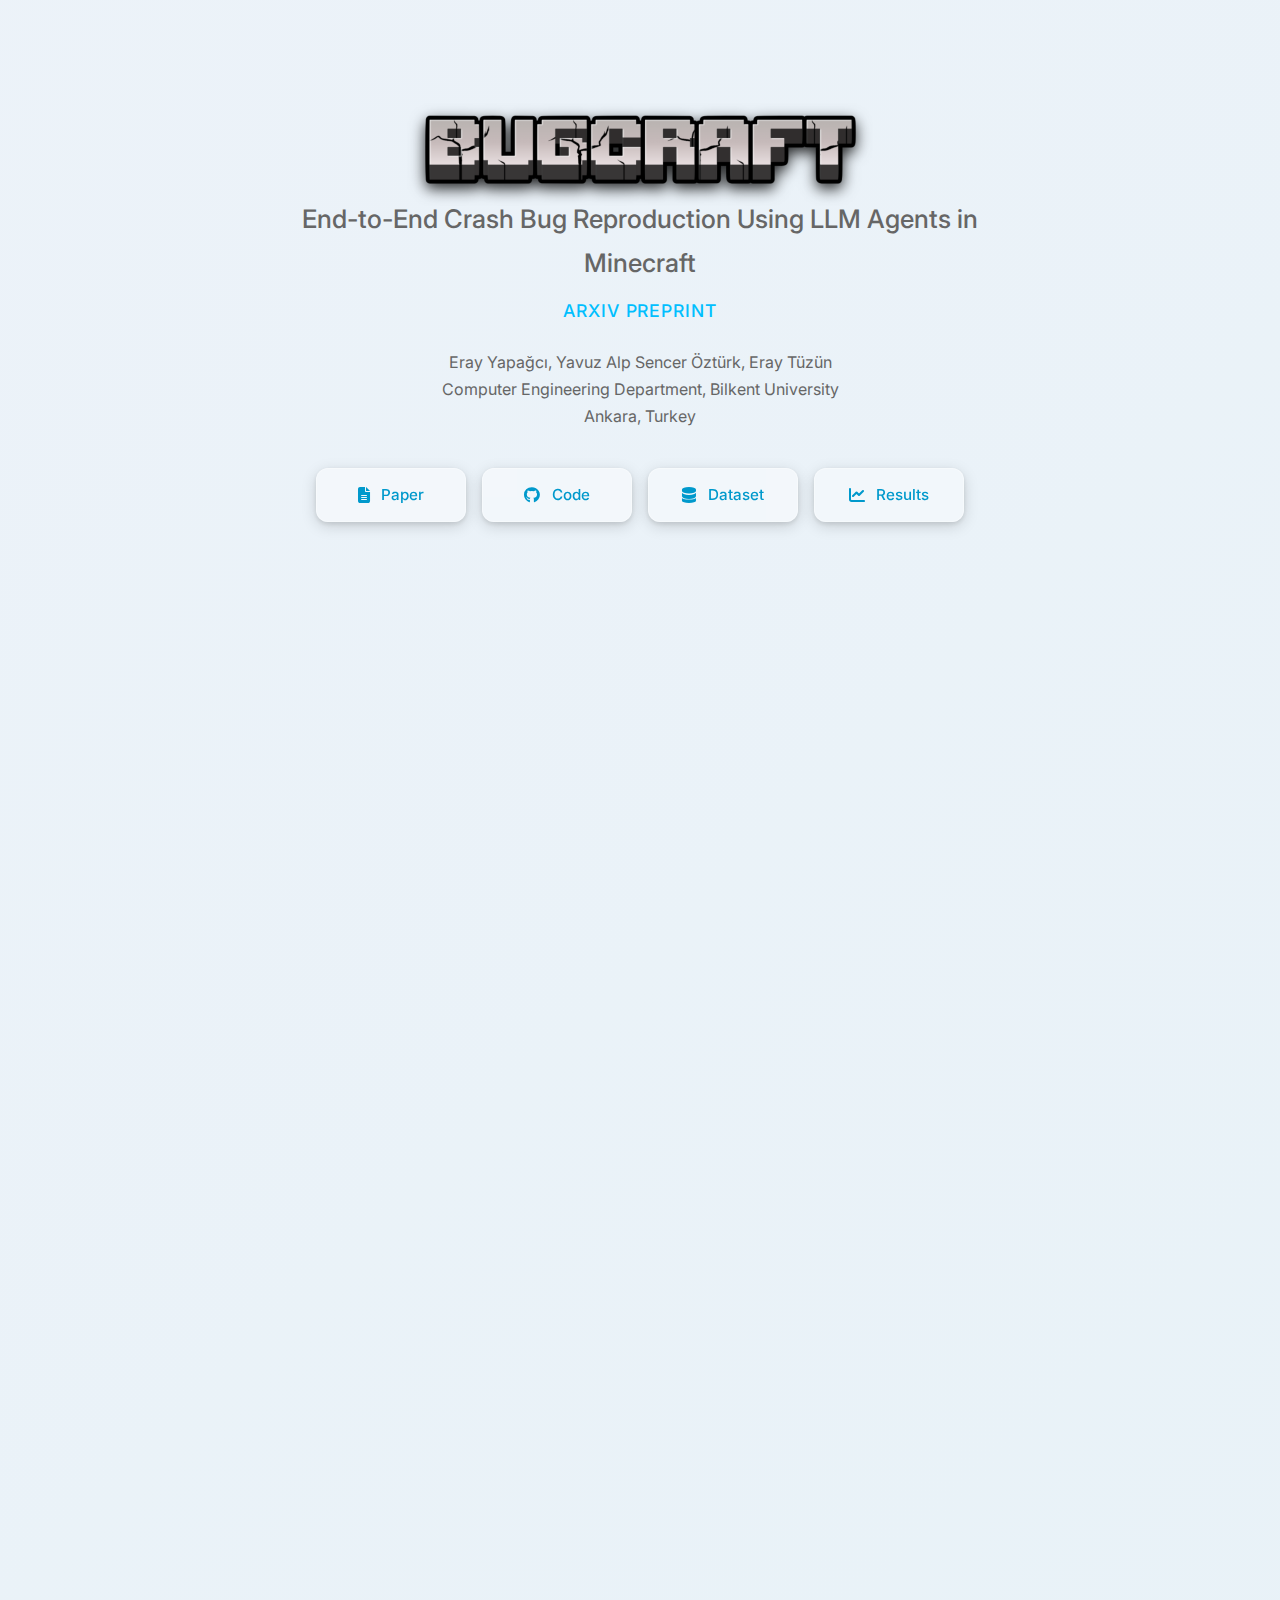
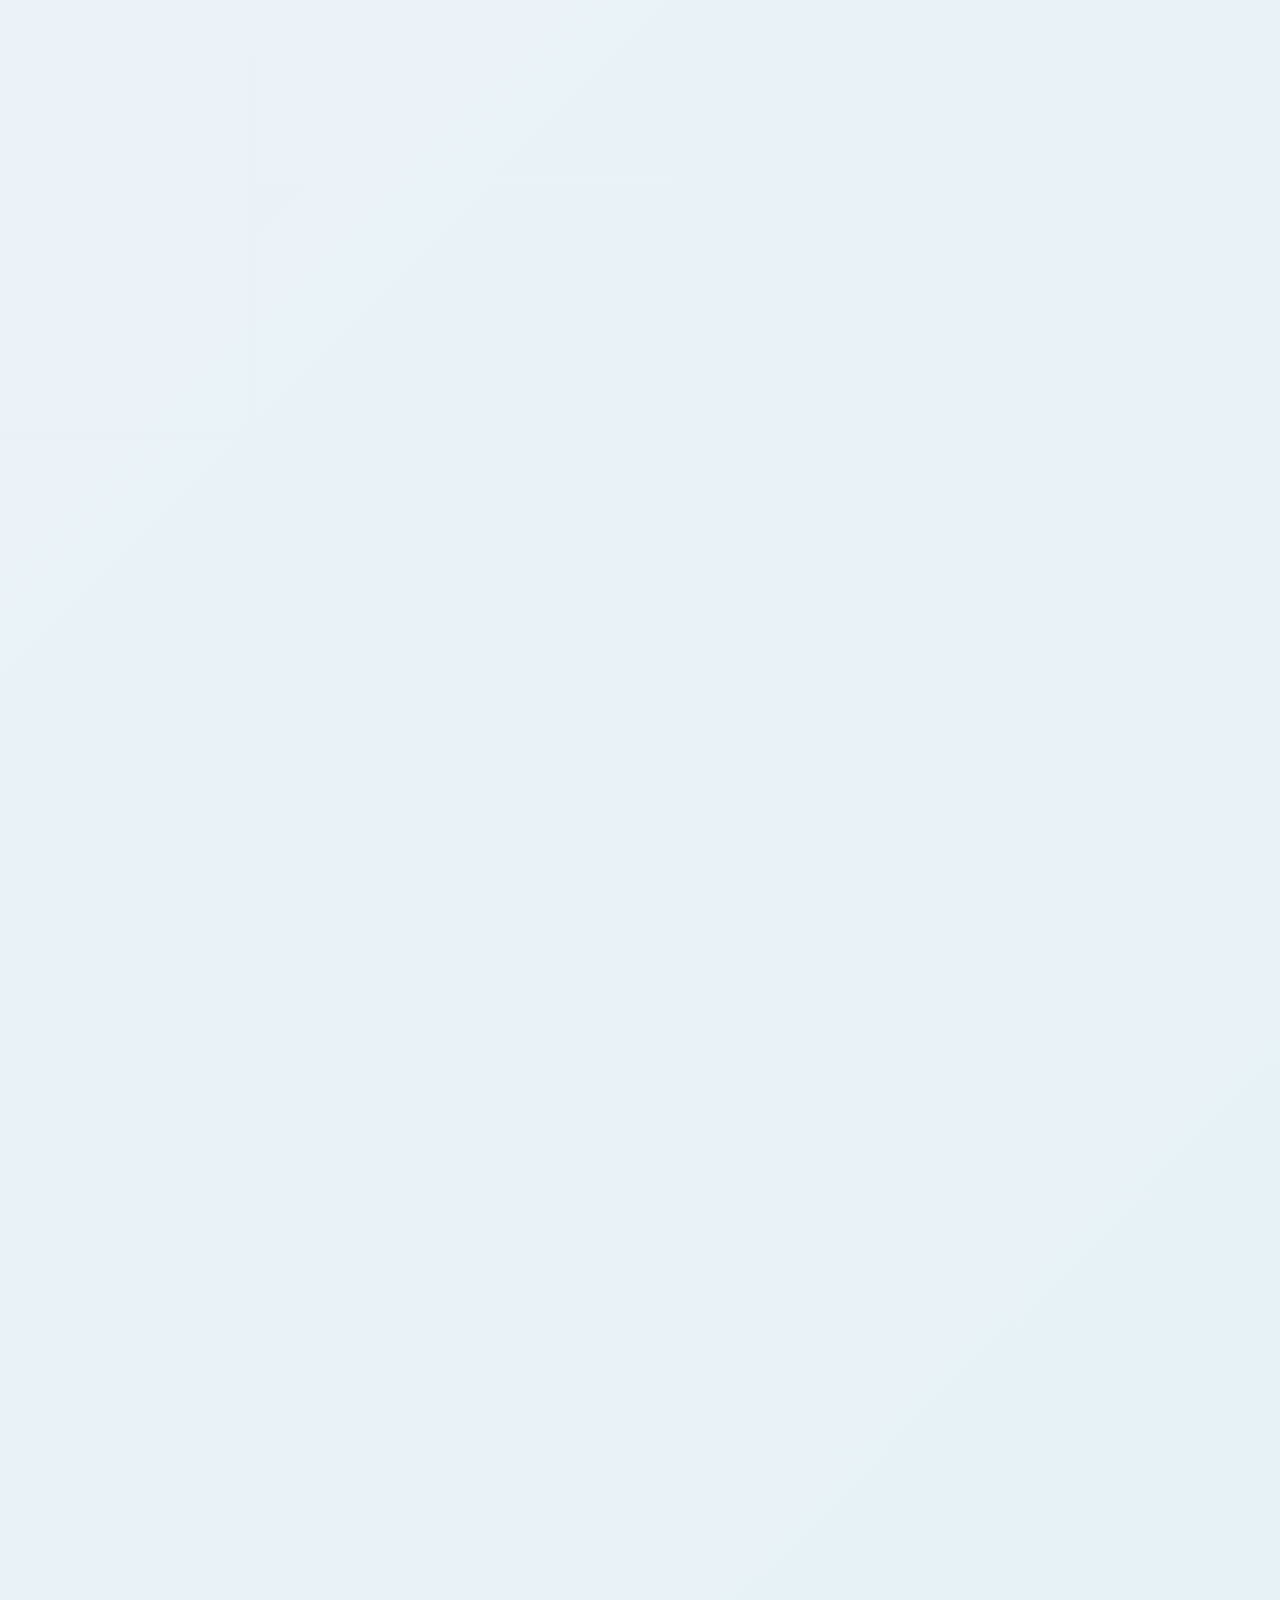
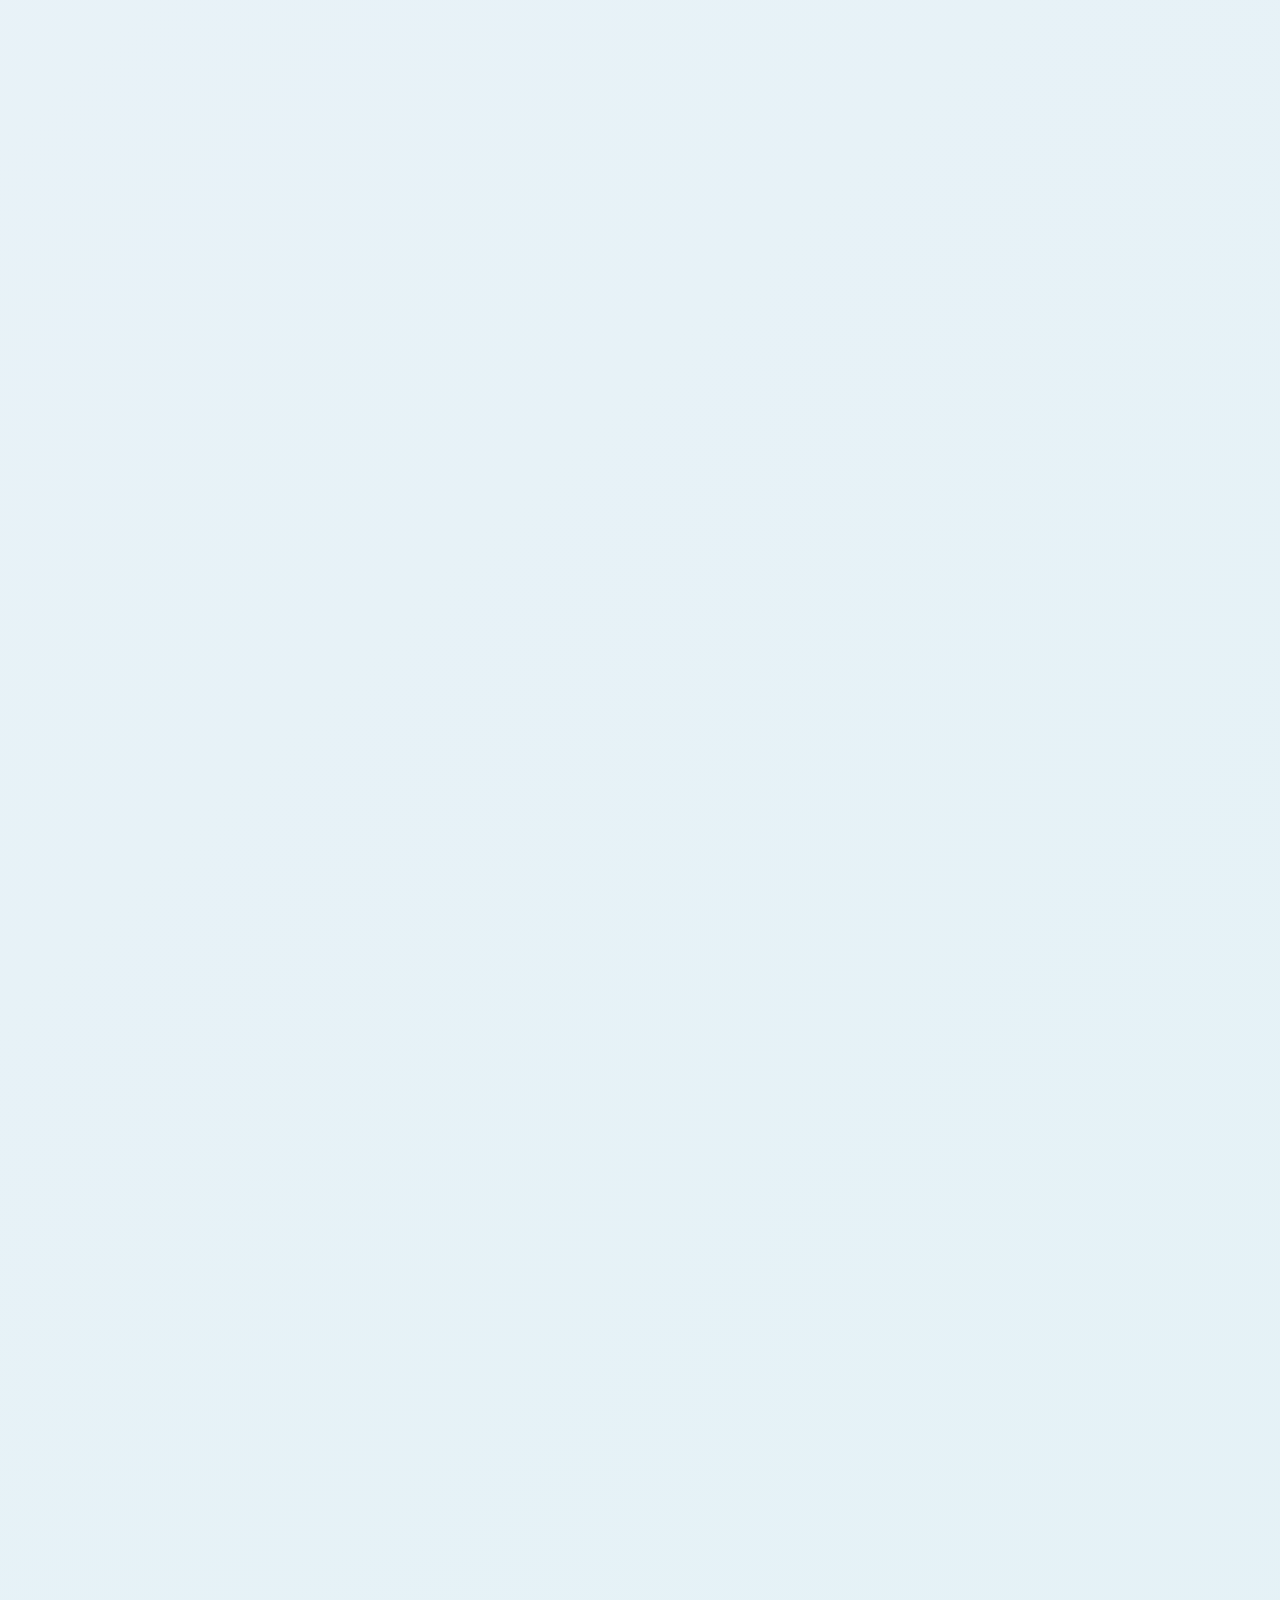
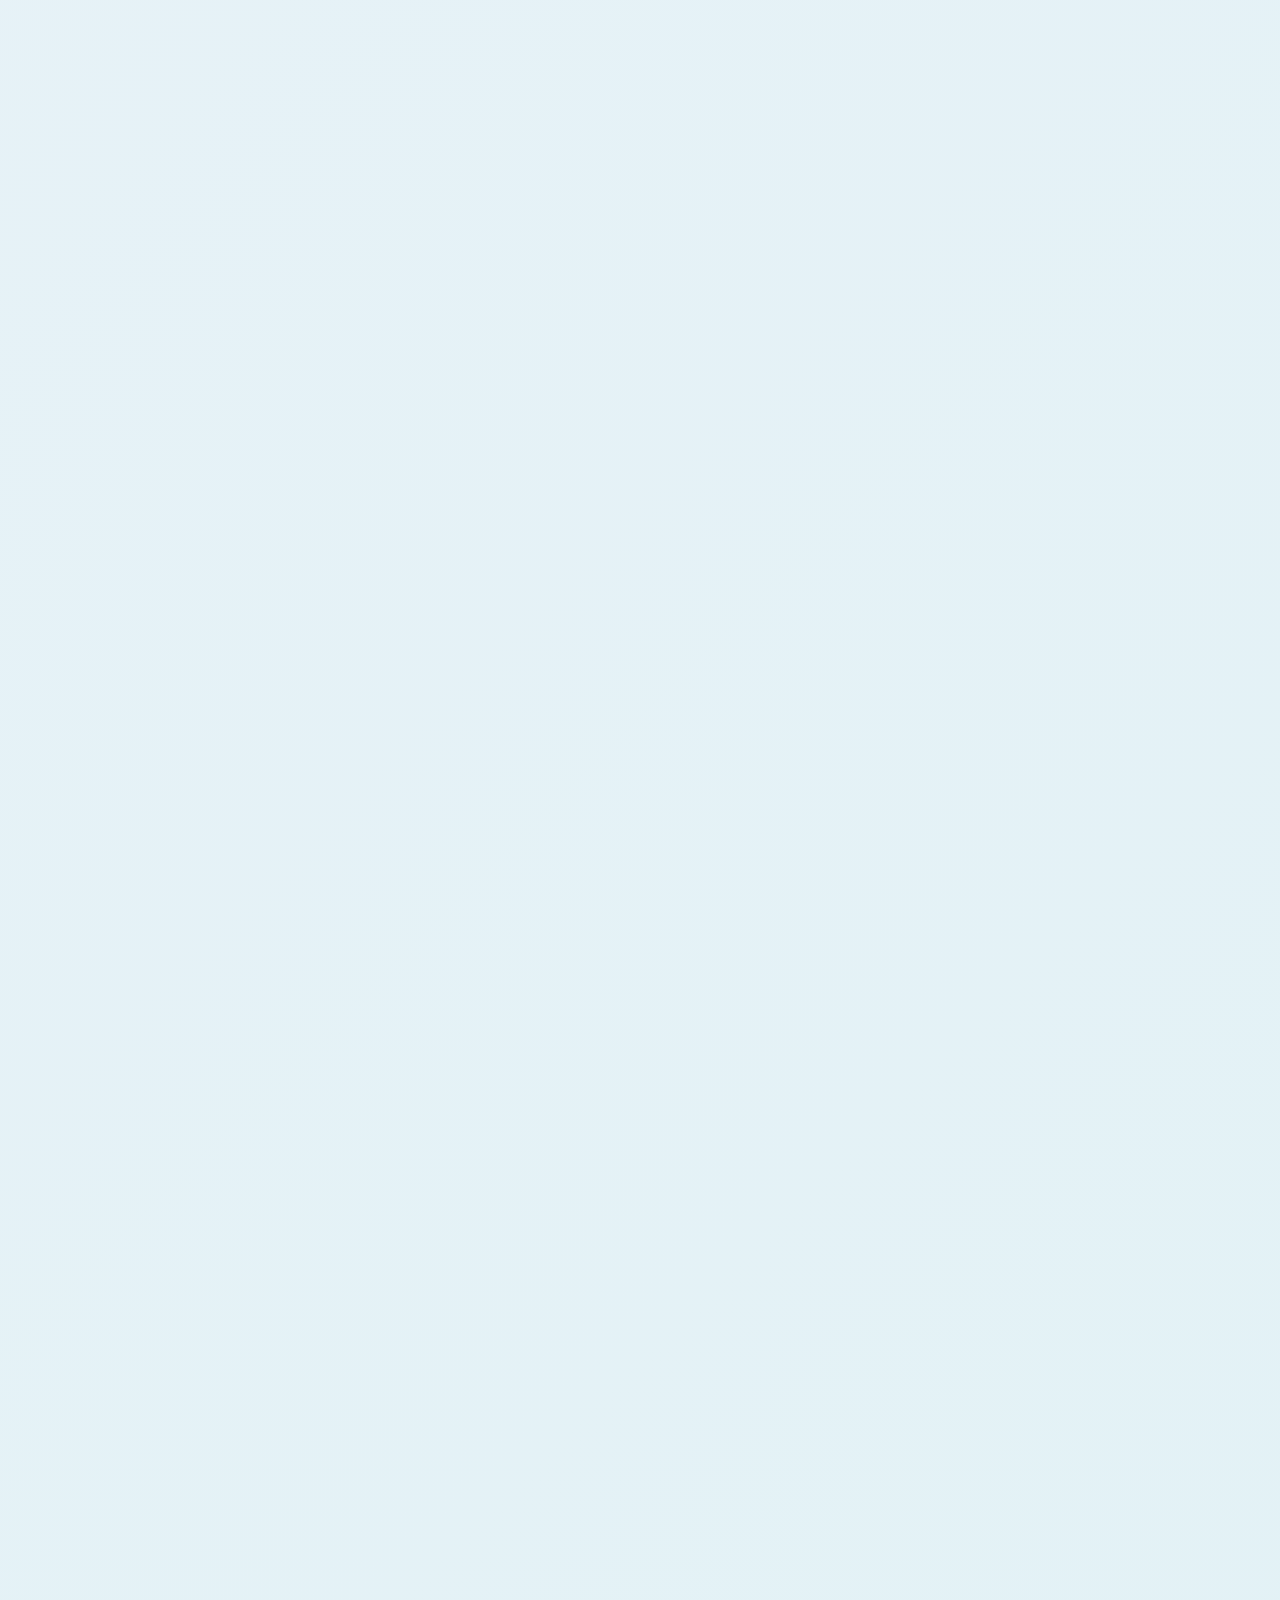
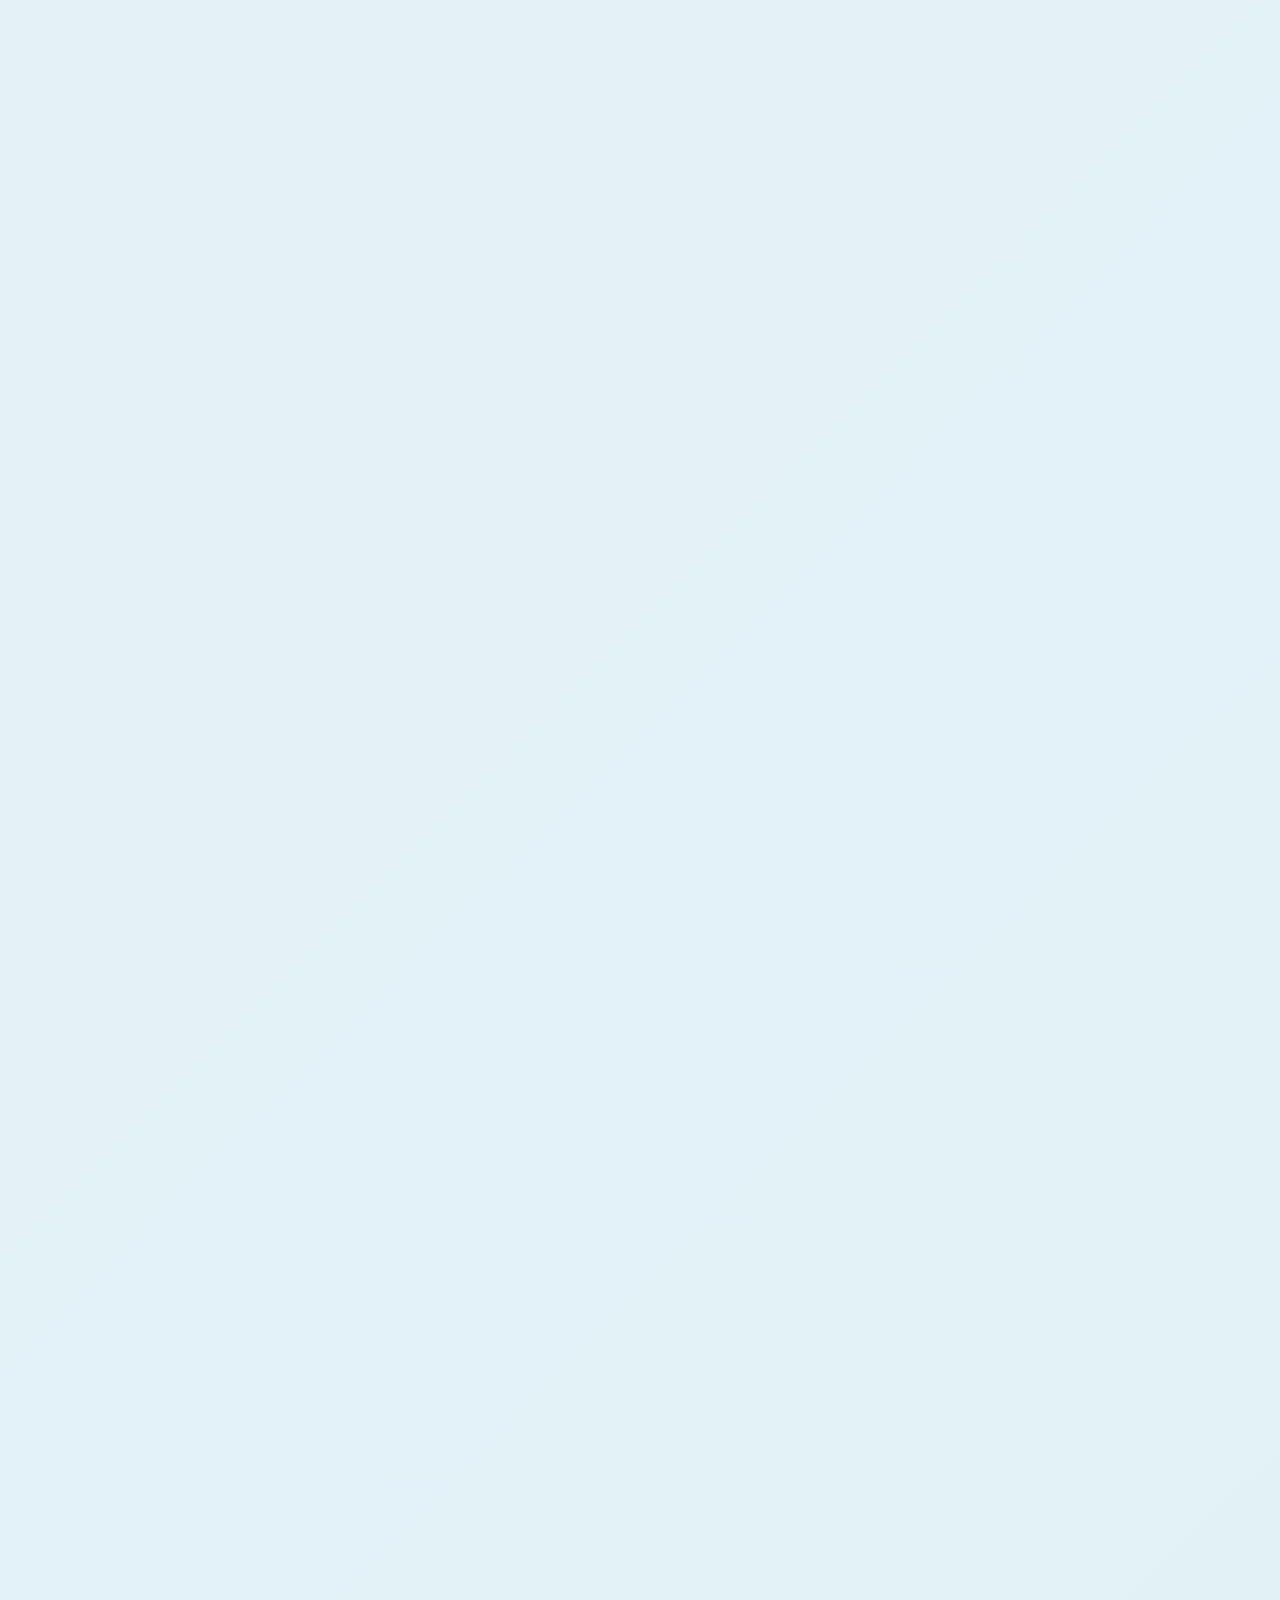
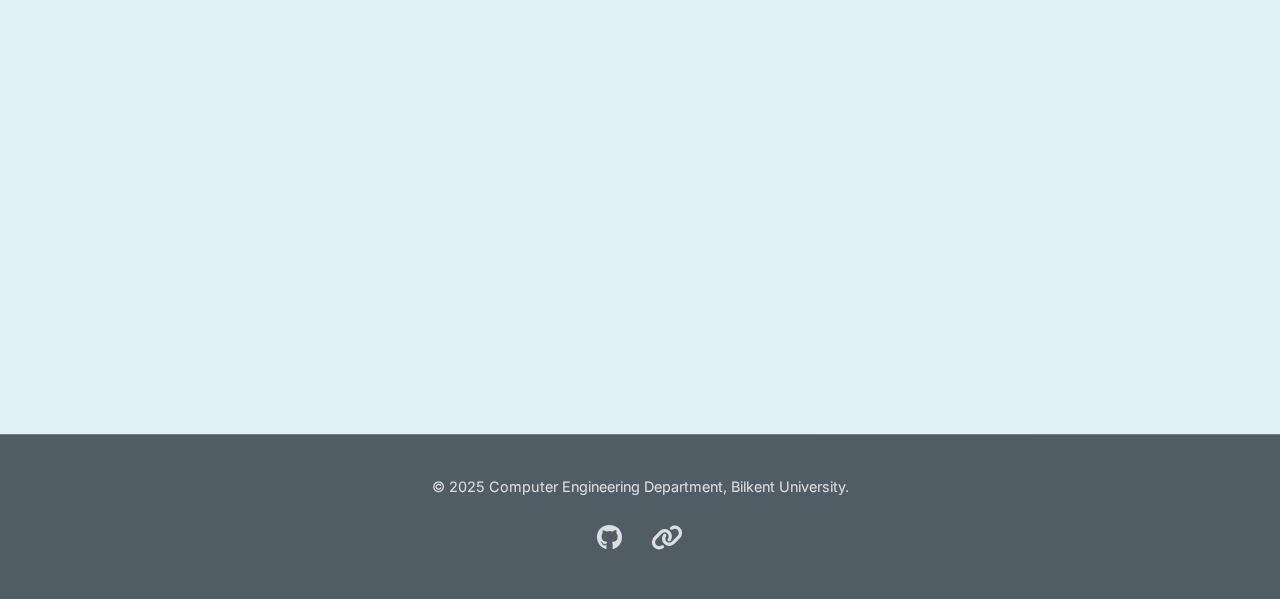
==== commit bda5669d: "add how to cite" ====
--- a/index.html
+++ b/index.html
@@ -154,7 +154,7 @@
       </div>
       <div class="simple-framework-flow">
         <!-- Input -->
-        <div class="simple-component input">
+        <div class="simple-component input" style="box-shadow: 0 4px 8px rgba(0, 0, 0, 0.1); background-color: #f9f9f9;">
           <i class="fas fa-file-alt"></i>
           <h3>Bug Report</h3>
           <span class="footnote" style="font-size: 0.7rem; display: block; margin-top: 0.2rem; color: #777;">from BugCraft-Bench</span>
@@ -169,14 +169,14 @@
         <div class="bugcraft-box">
           <h3>BugCraft Framework</h3>
           <div class="bugcraft-components">
-            <div class="simple-component synthesizer">
+            <div class="simple-component synthesizer" style="box-shadow: 0 4px 8px rgba(0, 0, 0, 0.1); background-color: #f9f9f9;">
               <i class="fas fa-code-branch"></i>
               <h4>S2R Synthesizer</h4>
             </div>
             <div class="simple-arrow internal">
               <i class="fas fa-arrow-right"></i>
             </div>
-            <div class="simple-component action">
+            <div class="simple-component action" style="box-shadow: 0 4px 8px rgba(0, 0, 0, 0.1); background-color: #f9f9f9;">
               <i class="fas fa-robot"></i>
               <h4>Action Model Agent</h4>
             </div>
@@ -189,7 +189,7 @@
         </div>
         
         <!-- Output -->
-        <div class="simple-component output">
+        <div class="simple-component output" style="box-shadow: 0 4px 8px rgba(0, 0, 0, 0.1); background-color: #f9f9f9;">
           <div class="outcome-simple">
             <div class="outcome-label success">
               <i class="fas fa-check"></i> Success
@@ -229,7 +229,7 @@
         <div class="content-wrapper">
           <div class="dataset-grid">
             <!-- BugCraft-Bench Card -->
-            <div class="dataset-card bugcraft-bench">
+            <div class="dataset-card bugcraft-bench" style="box-shadow: 0 4px 8px rgba(0, 0, 0, 0.1); background-color: #f9f9f9;">
               <div class="card-header">
                 <i class="fas fa-bug"></i>
                 <h3>BugCraft-Bench</h3>
@@ -284,7 +284,7 @@
 
           <div class="dataset-cta">
             <p>Access our curated dataset and contribute to advancing automated game bug reproduction research.</p>
-            <div class="header-buttons dataset-button">
+            <div class="header-buttons dataset-button" style="display: flex; justify-content: center;">
               <a href="https://huggingface.co/spaces/erayyap/bugcraft" class="header-button" target="_blank" rel="noopener noreferrer">
                 <i class="fas fa-download"></i> Download Dataset
               </a>
@@ -308,7 +308,7 @@
             </p>
             <div class="framework-flow">
                 <!-- Input -->
-                <div class="framework-component input">
+                <div class="framework-component input" style="box-shadow: 0 4px 8px rgba(0, 0, 0, 0.1); background-color: #f9f9f9;">
                     <i class="fas fa-file-alt"></i>
                     <h3>Bug Report</h3>
                     <p>User-submitted crash report</p>
@@ -320,7 +320,7 @@
                 </div>
                 
                 <!-- Step 1: S2R Synthesizer -->
-                <div class="framework-component synthesizer">
+                <div class="framework-component synthesizer" style="box-shadow: 0 4px 8px rgba(0, 0, 0, 0.1); background-color: #f9f9f9;">
                     <div class="component-header">
                         <i class="fas fa-code-branch"></i>
                         <h3>S2R Synthesizer</h3>
@@ -340,7 +340,7 @@
                 </div>
                 
                 <!-- Step 2: Action Model -->
-                <div class="framework-component action-model">
+                <div class="framework-component action-model" style="box-shadow: 0 4px 8px rgba(0, 0, 0, 0.1); background-color: #f9f9f9;">
                     <div class="component-header">
                         <i class="fas fa-robot"></i>
                         <h3>Action Model Agent</h3>
@@ -360,7 +360,7 @@
                 </div>
                 
                 <!-- Output -->
-                <div class="framework-component output">
+                <div class="framework-component output" style="box-shadow: 0 4px 8px rgba(0, 0, 0, 0.1); background-color: #f9f9f9;">
                     <div class="outcome-points">
                         <div class="outcome success">
                             <i class="fas fa-check-circle"></i>
@@ -396,7 +396,7 @@
             </p>
             <div class="results-grid">
                 <!-- End-to-End Performance -->
-                <div class="framework-component performance">
+                <div class="framework-component performance" style="box-shadow: 0 4px 8px rgba(0, 0, 0, 0.1); background-color: #f9f9f9;">
                     <div class="component-header">
                         <i class="fas fa-trophy"></i>
                         <h3>End-to-End Performance</h3>
@@ -412,7 +412,7 @@
                 </div>
                 
                 <!-- Step Synthesizer Results -->
-                <div class="framework-component synthesizer-results">
+                <div class="framework-component synthesizer-results" style="box-shadow: 0 4px 8px rgba(0, 0, 0, 0.1); background-color: #f9f9f9;">
                     <div class="component-header">
                         <i class="fas fa-clipboard-list"></i>
                         <h3>Step Synthesizer</h3>
@@ -449,7 +449,7 @@
                 </div>
                 
                 <!-- Action Model Results -->
-                <div class="framework-component action-results">
+                <div class="framework-component action-results" style="box-shadow: 0 4px 8px rgba(0, 0, 0, 0.1); background-color: #f9f9f9;">
                     <div class="component-header">
                         <i class="fas fa-robot"></i>
                         <h3>Action Model</h3>
@@ -482,7 +482,7 @@
                 </div>
             </div>
             
-            <div class="key-takeaway">
+            <div class="key-takeaway" style="box-shadow: 0 4px 8px rgba(0, 0, 0, 0.1); background-color: #f9f9f9;">
                 <h3><i class="fas fa-lightbulb"></i> Key Takeaways</h3>
                 <p>
                     BugCraft demonstrates the potential of LLM agents for automated game bug reproduction. The Step Synthesizer shows promising capability (66.28% accuracy), while the Action Model's execution phase remains the major bottleneck (38.60% success rate with correct plans). The agent's ability to recover from faulty plans (13.79% recovery rate) suggests potential for improvement through enhanced decision-making and interaction capabilities.
@@ -495,7 +495,7 @@
   <!-- Read More Call-out Section -->
   <section id="read-more" class="content-section">
     <div class="container">
-      <div class="read-more-callout">
+      <div class="read-more-callout" style="box-shadow: 0 4px 8px rgba(0, 0, 0, 0.1); background-color: #f9f9f9;">
         <div class="callout-content">
           <i class="fas fa-book-open"></i>
           <h3>Read the Full Paper</h3>
@@ -504,6 +504,9 @@
             <a href="https://arxiv.org/abs/2503.20036" class="header-button" target="_blank" rel="noopener noreferrer">
               <i class="fas fa-file-alt"></i> Read on arXiv
             </a>
+            <a href="https://github.com/erayyap/bugcraft" class="header-button" target="_blank" rel="noopener noreferrer">
+              <i class="fab fa-github"></i> View Code
+            </a>
             <a href="https://huggingface.co/spaces/erayyap/bugcraft" class="header-button" target="_blank" rel="noopener noreferrer">
               <i class="fas fa-database"></i> View Dataset
             </a>
@@ -513,7 +516,35 @@
     </div>
   </section>
 
-
+  <!-- Citation Section -->
+  <section id="citation" class="content-section">
+    <div class="container">
+      <div class="section-header">
+        <i class="fas fa-quote-right icon-gradient"></i>
+        <h2>How to Cite</h2>
+      </div>
+      <div class="content-wrapper">
+        <p>If you use BugCraft in your research, please cite our paper:</p>
+        <div class="citation-box" style="background-color: #f9f9f9; padding: 20px; border-radius: 8px; box-shadow: 0 4px 8px rgba(0, 0, 0, 0.1);">
+          <pre style="margin: 0; white-space: pre-wrap; font-family: monospace; font-size: 0.9em;">
+@article{yapagci2024bugcraft,
+  title={End-to-End Crash Bug Reproduction Using LLM Agents in Minecraft},
+  author={Yapağcı, Eray and Öztürk, Yavuz Alp Sencer and Tüzün, Eray},
+  journal={arXiv preprint arXiv:2503.20036},
+  year={2024}
+}</pre>
+          <div class="citation-actions" style="margin-top: 15px;">
+            <button class="header-button" onclick="copyCitation()" style="margin-right: 10px;">
+              <i class="fas fa-copy"></i> Copy BibTeX
+            </button>
+            <a href="https://arxiv.org/abs/2503.20036" class="header-button" target="_blank" rel="noopener noreferrer">
+              <i class="fas fa-external-link-alt"></i> View on arXiv
+            </a>
+          </div>
+        </div>
+      </div>
+    </div>
+  </section>
 
   <!-- Contact Section -->
   <section id="contact" class="content-section">
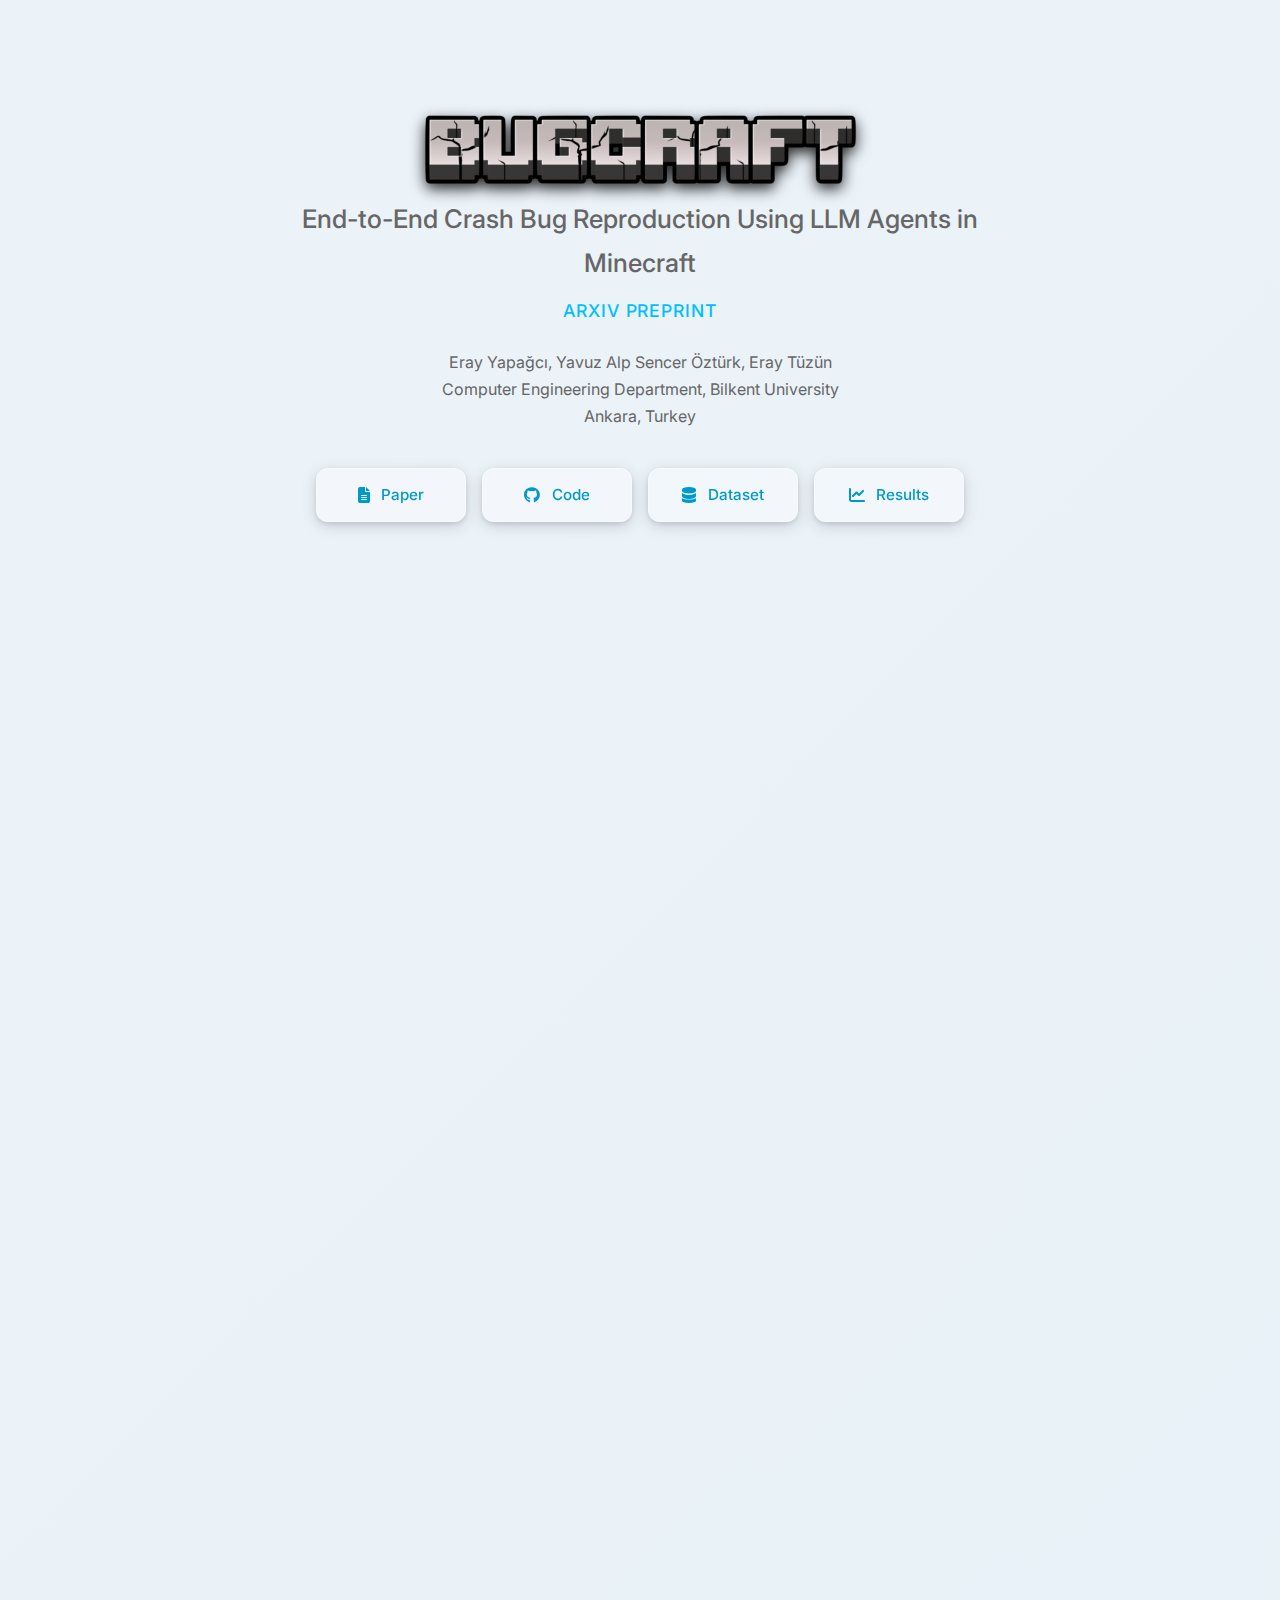
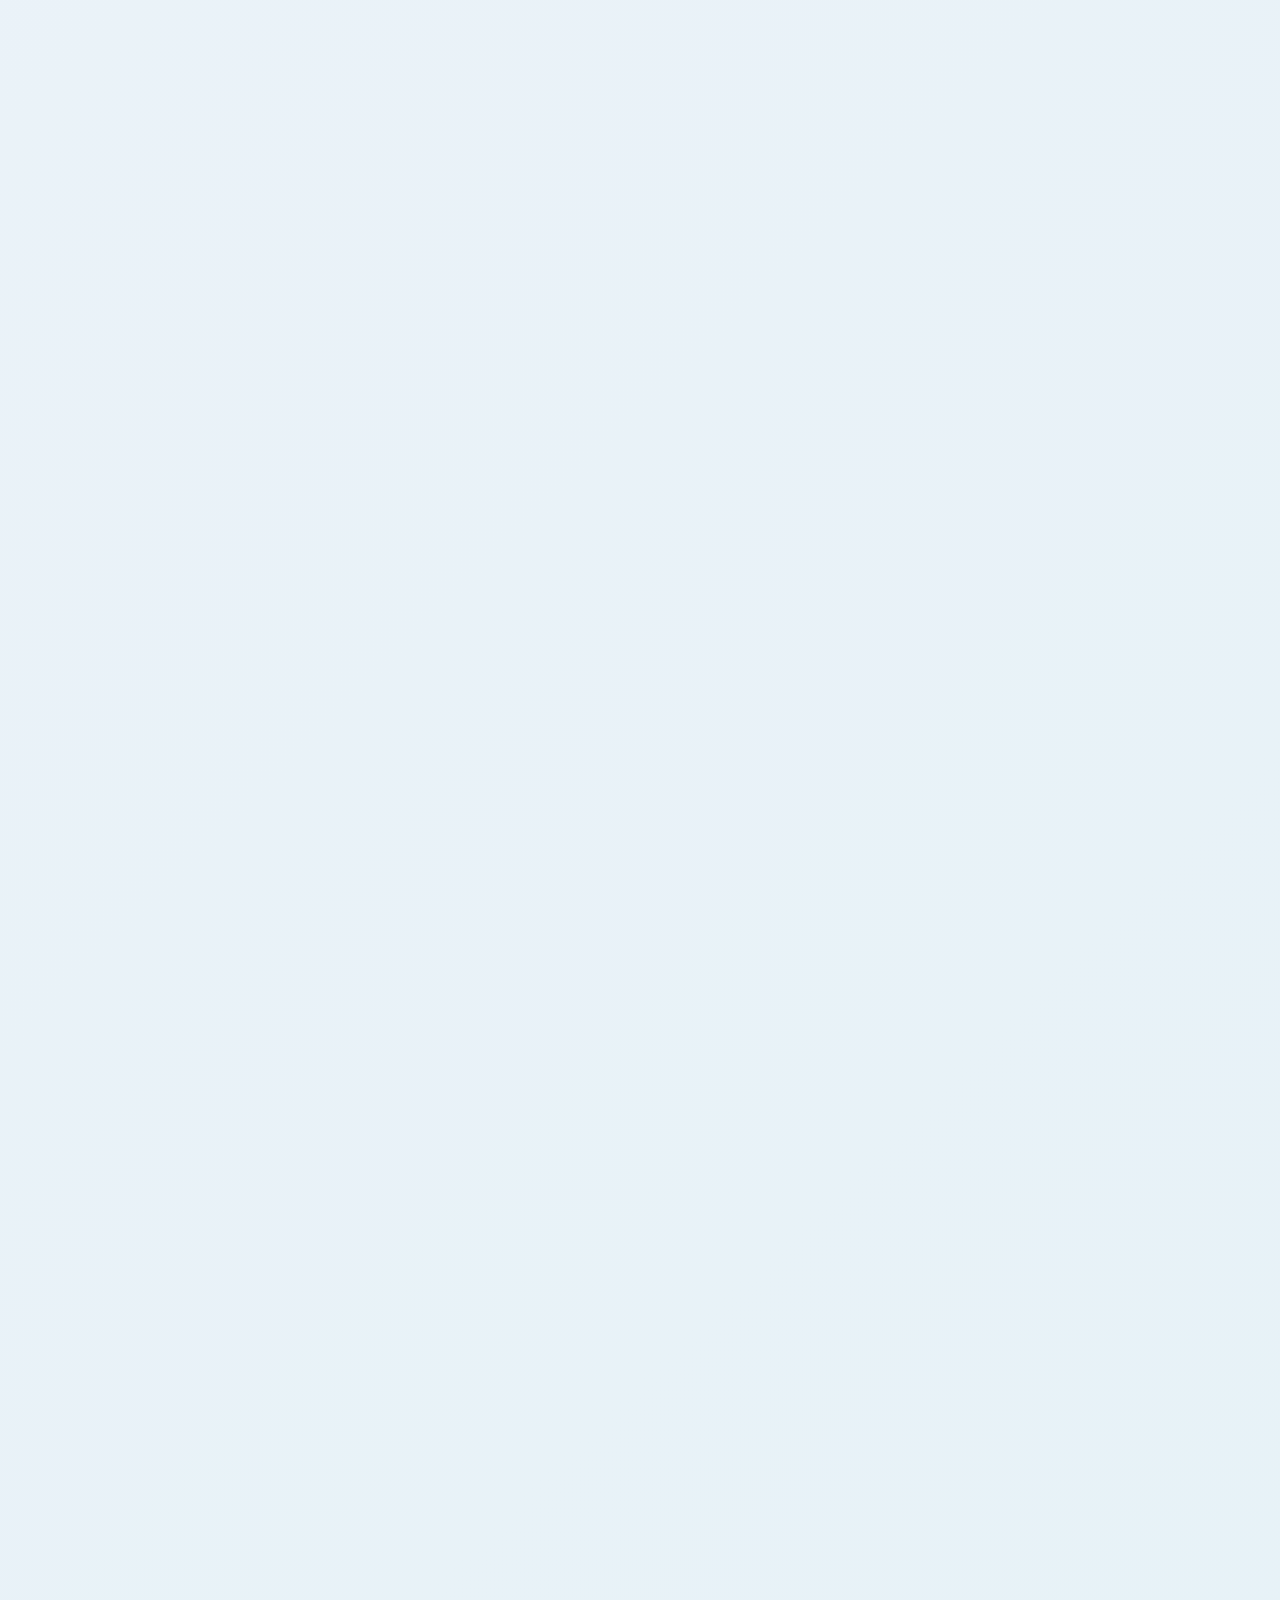
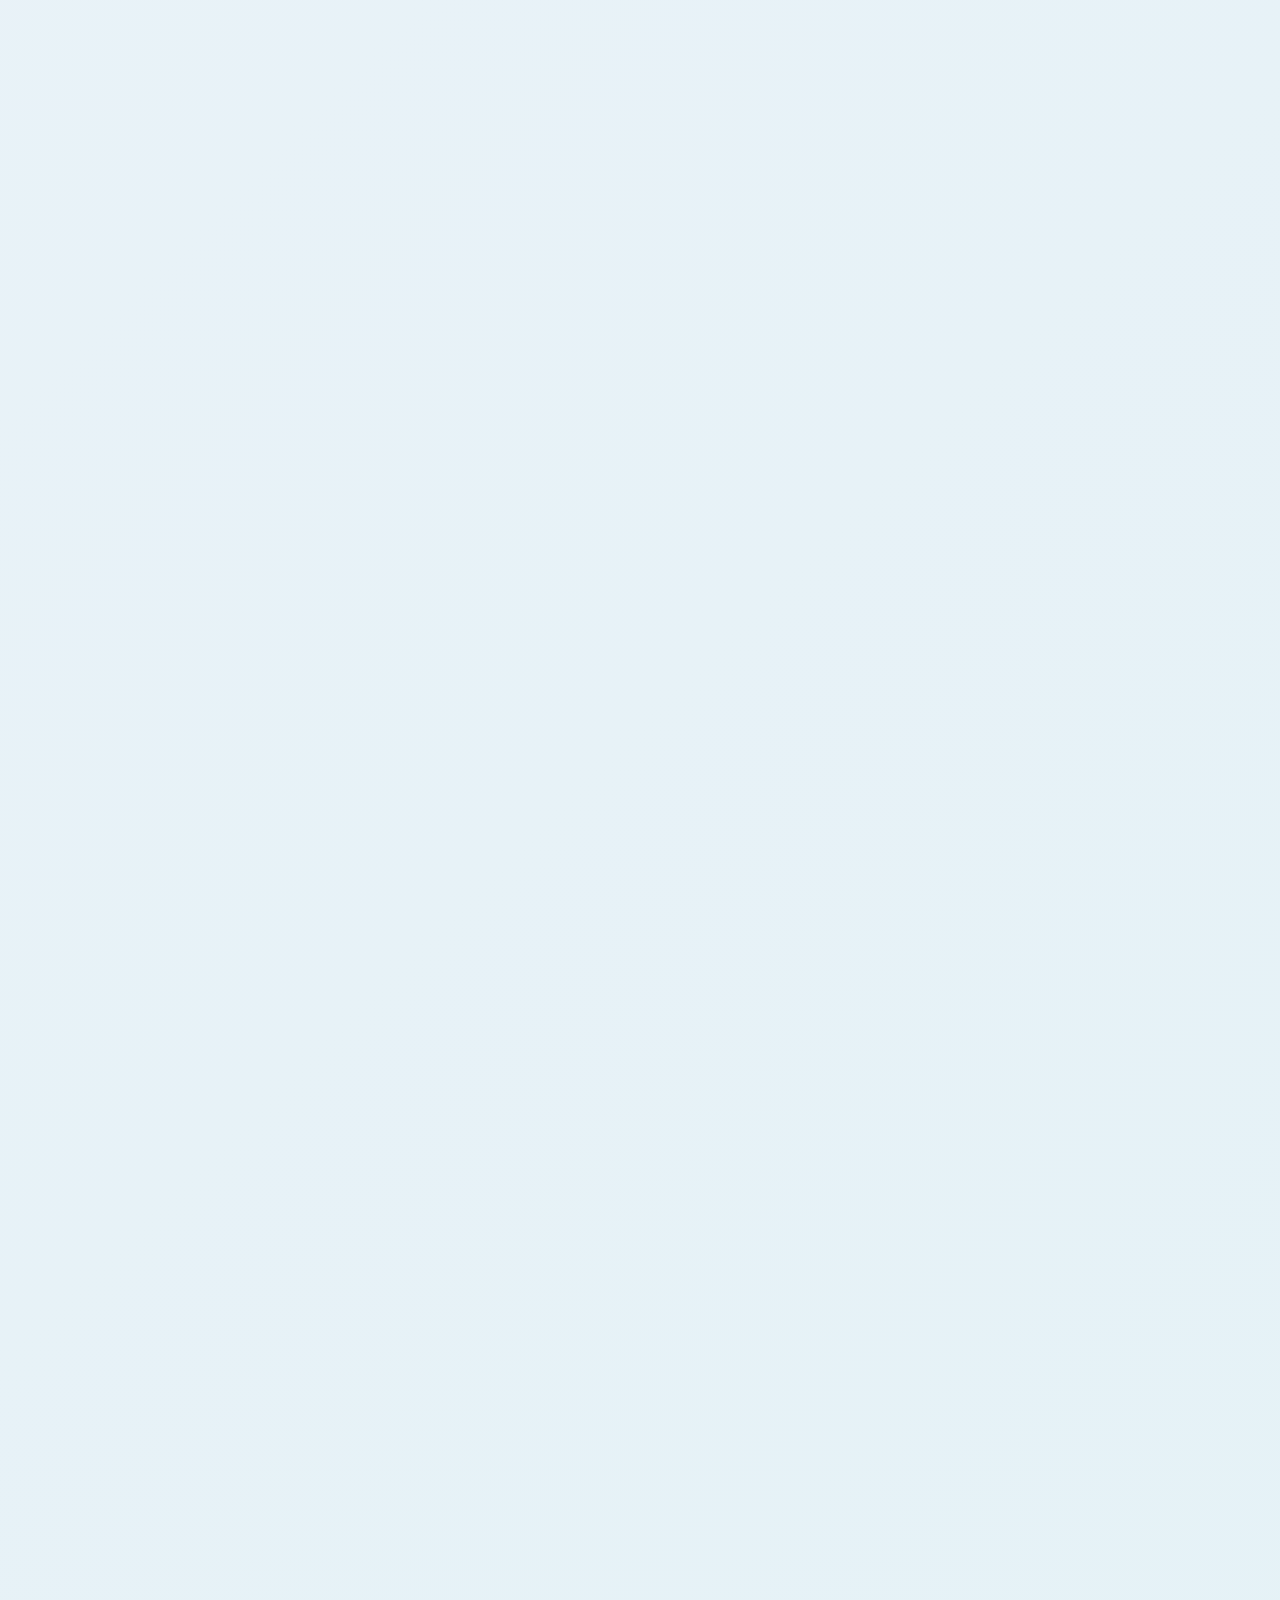
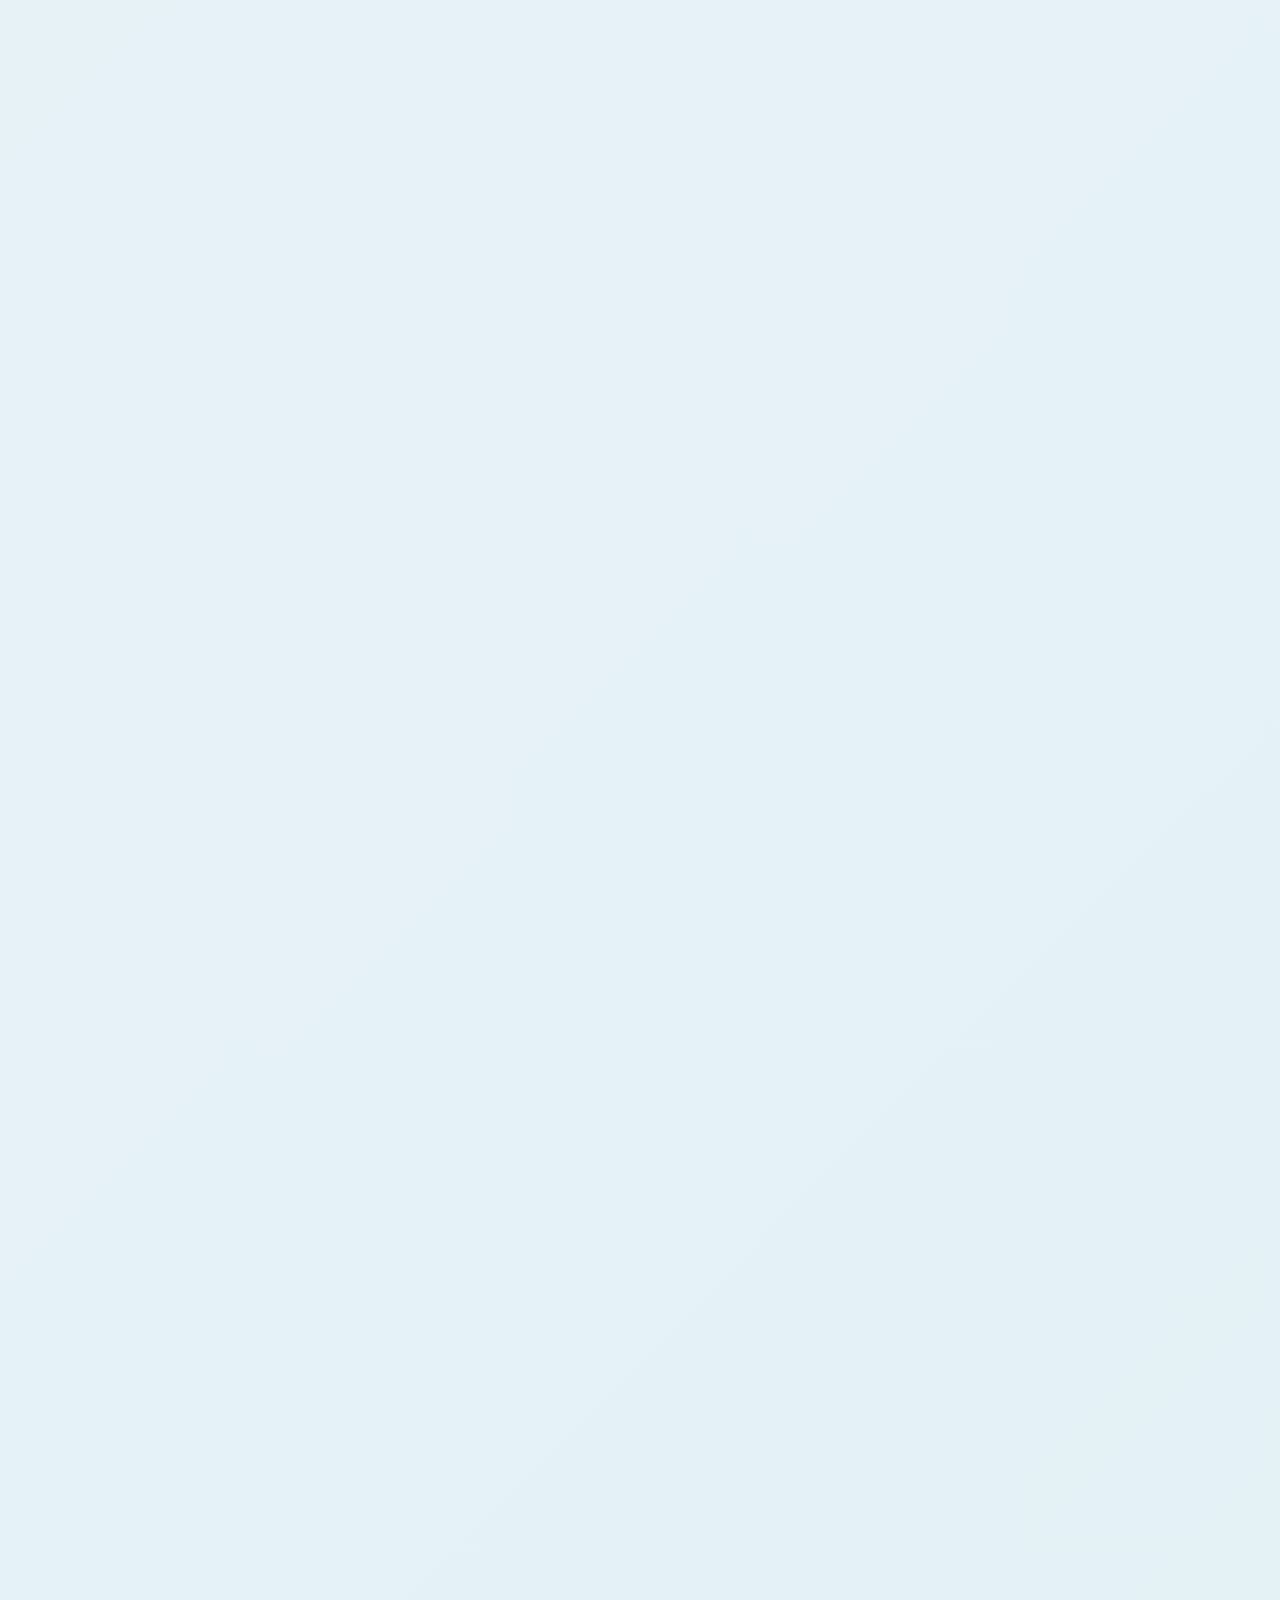
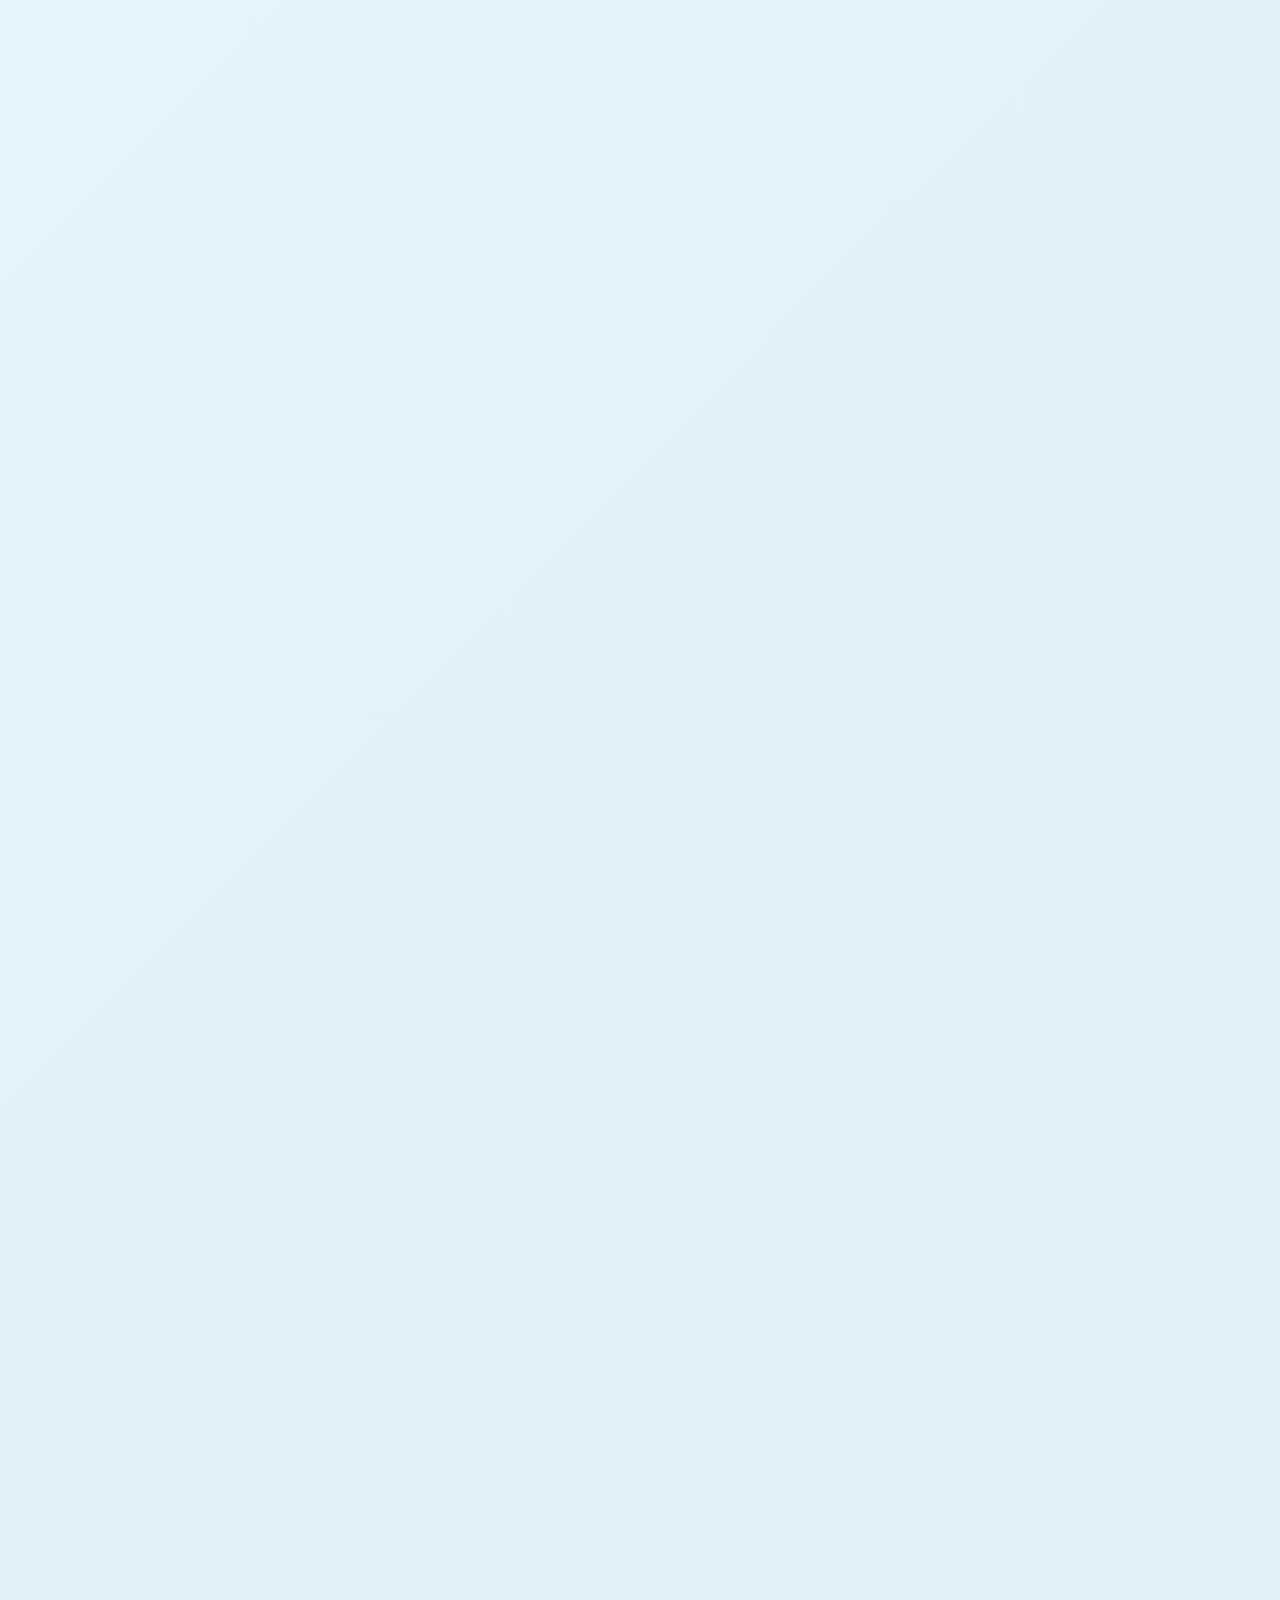
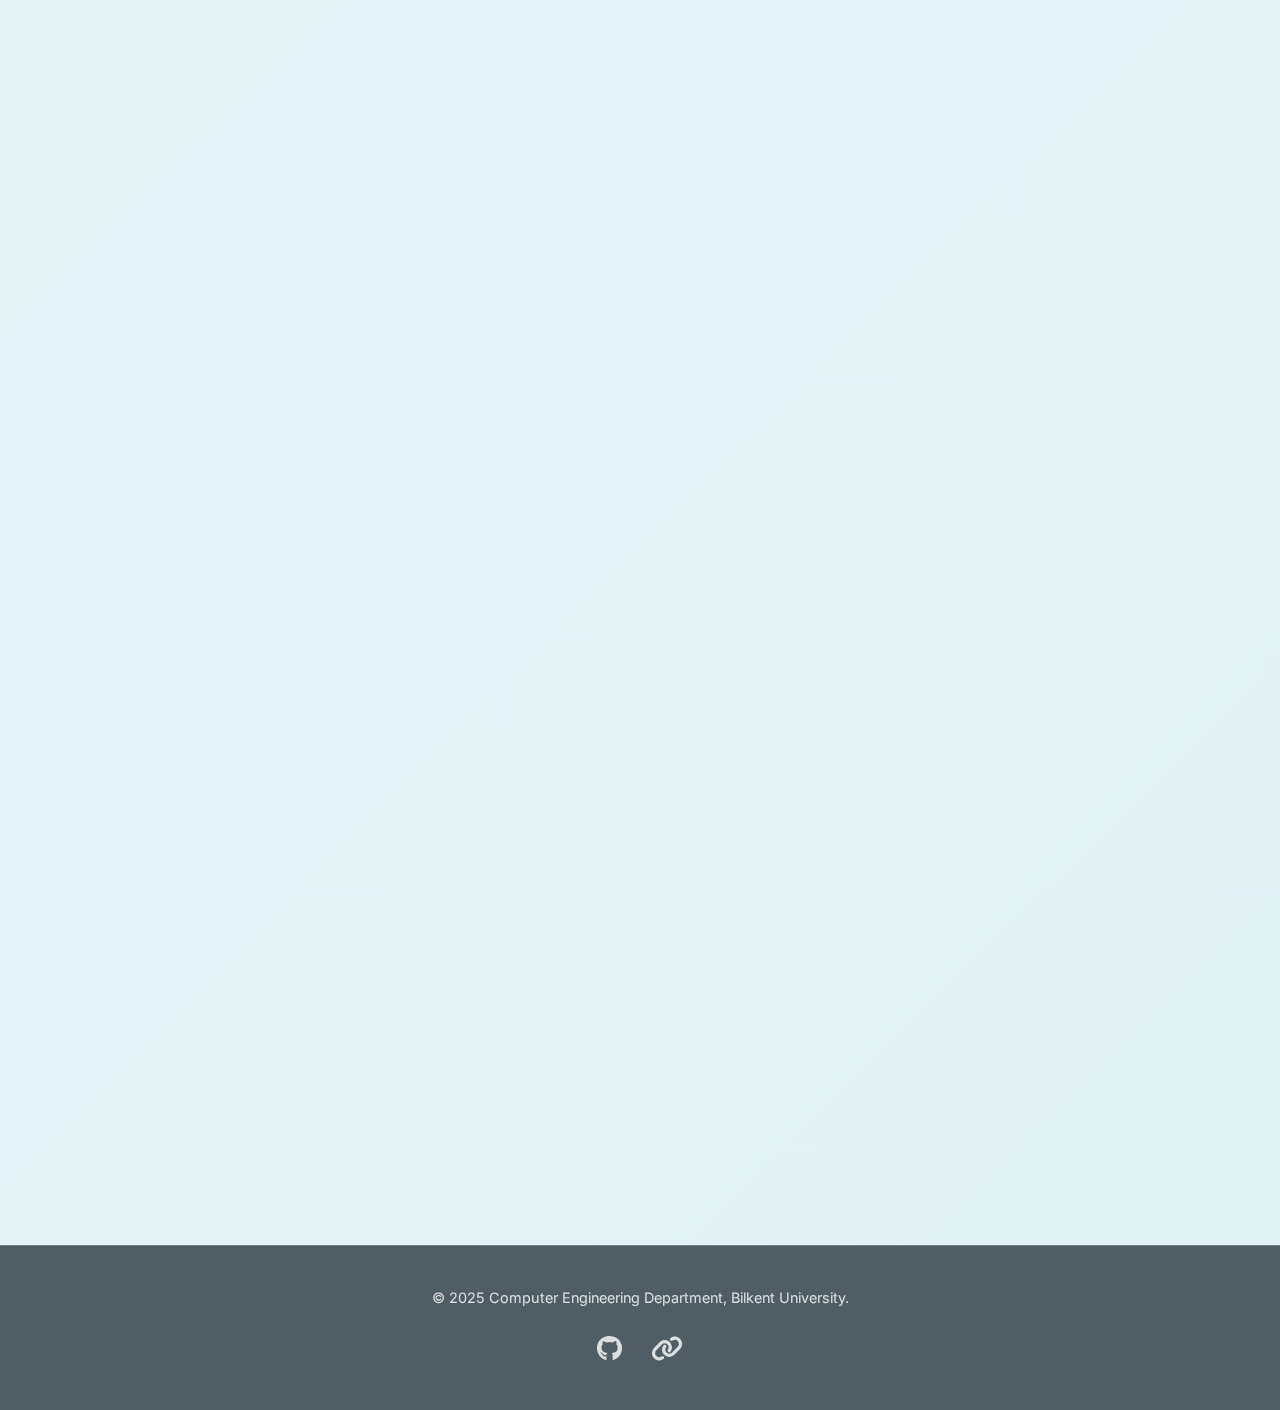
==== commit 22133226: "add video" ====
--- a/index.html
+++ b/index.html
@@ -492,6 +492,25 @@
       </div>
     </section>
 
+  <!-- Video Section -->
+  <section id="video" class="content-section">
+    <div class="container">
+      <div class="section-header">
+        <i class="fas fa-play-circle icon-gradient"></i>
+        <h2>Watch Our Video</h2>
+      </div>
+      <div class="video-container" style="position: relative; padding-bottom: 56.25%; height: 0; overflow: hidden; max-width: 100%; margin: 20px 0;">
+        <iframe 
+          style="position: absolute; top: 0; left: 0; width: 100%; height: 100%;"
+          src="https://www.youtube.com/embed/qvfOasbENJ4" 
+          frameborder="0" 
+          allow="accelerometer; autoplay; clipboard-write; encrypted-media; gyroscope; picture-in-picture" 
+          allowfullscreen>
+        </iframe>
+      </div>
+    </div>
+  </section>
+
   <!-- Read More Call-out Section -->
   <section id="read-more" class="content-section">
     <div class="container">
